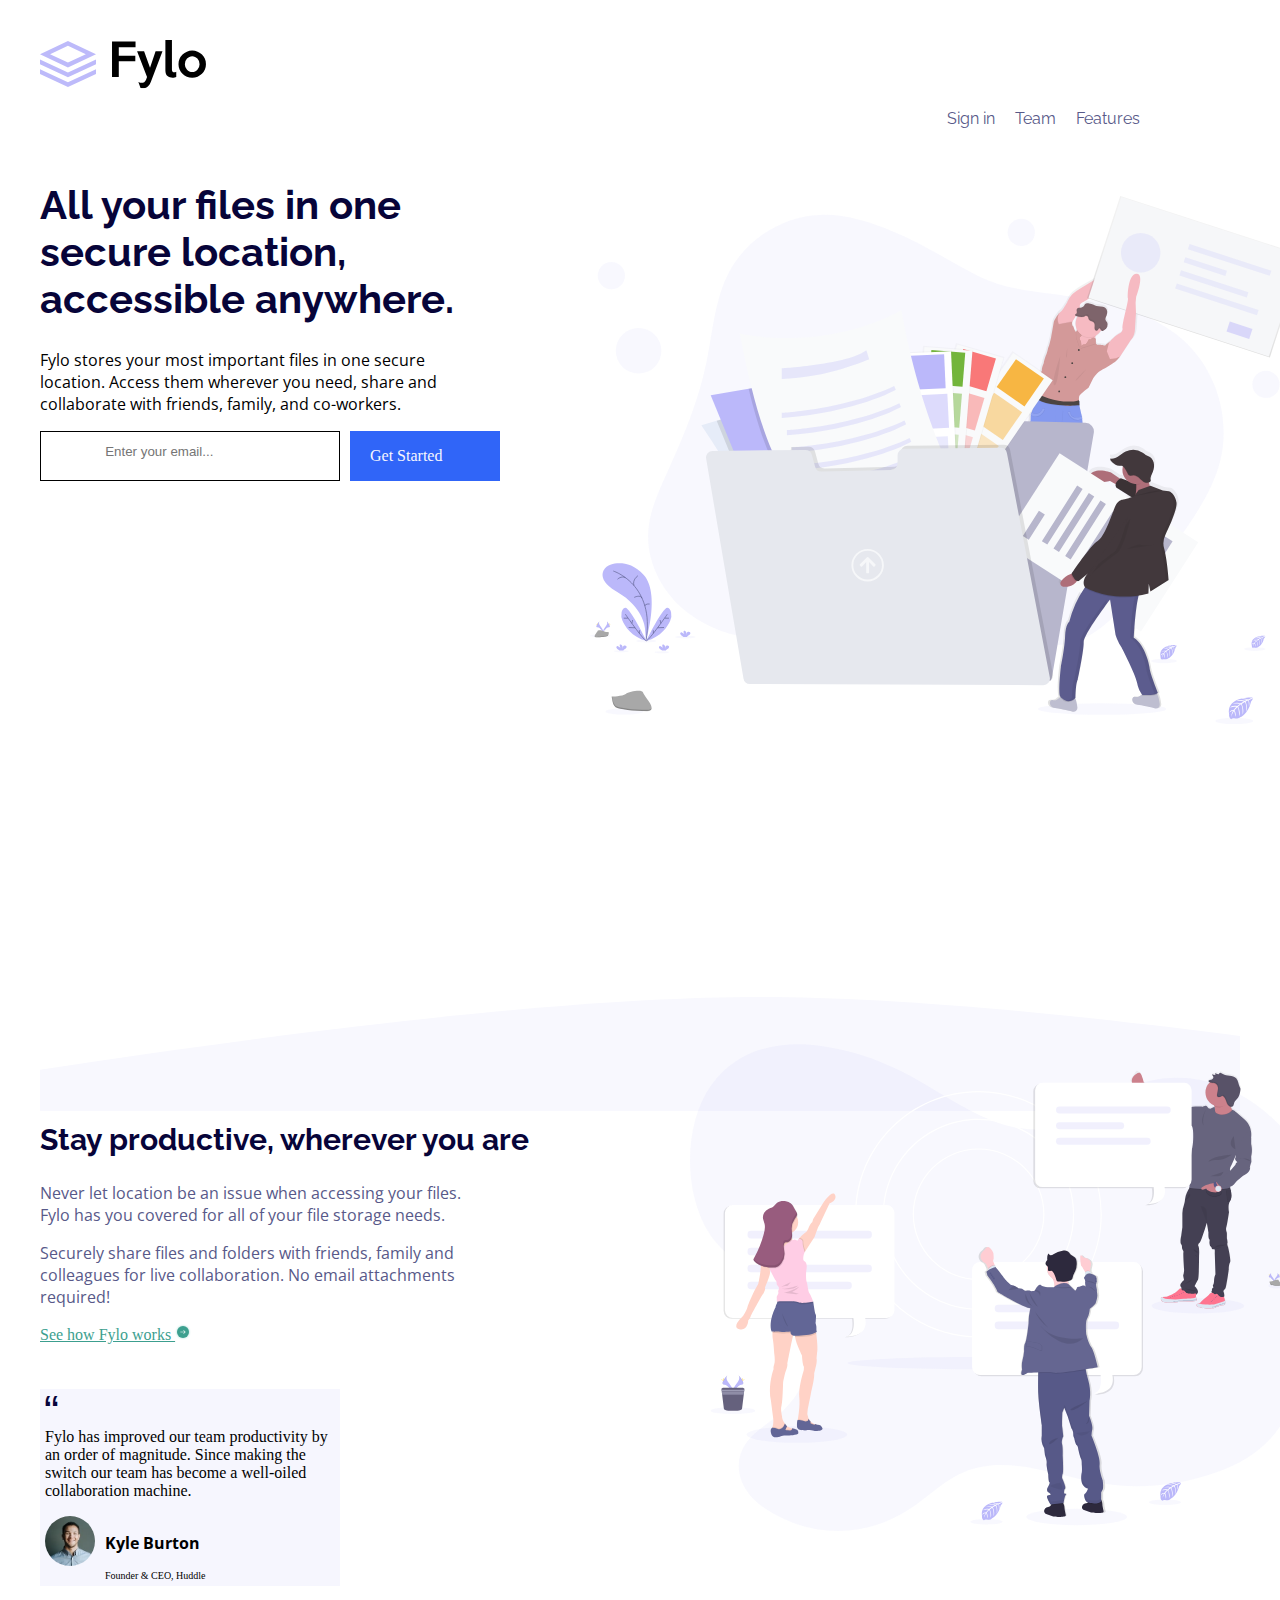
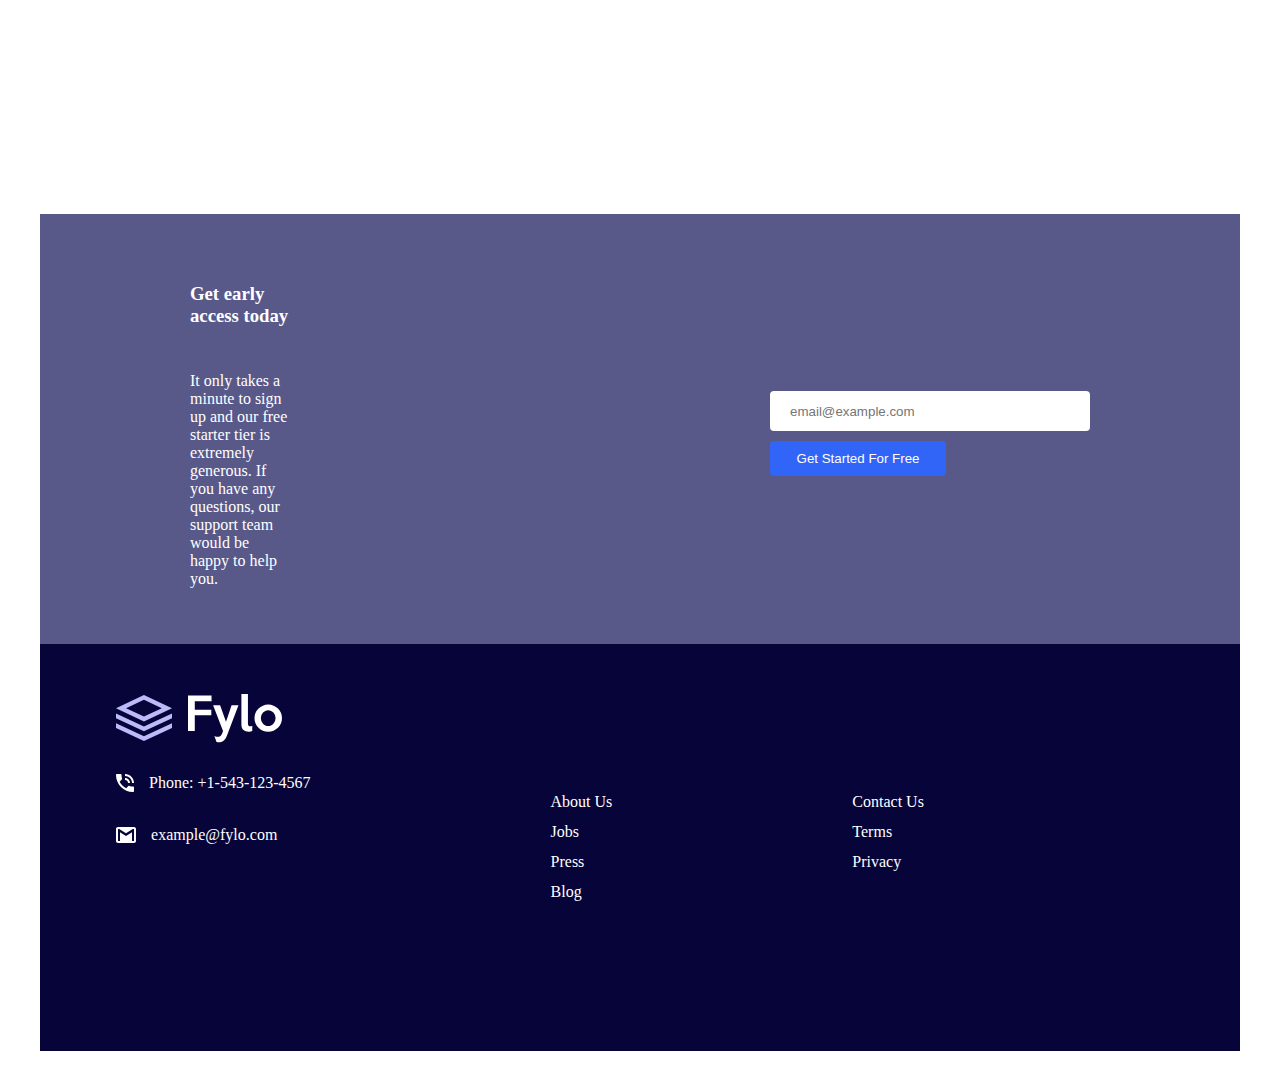
==== index.html @ 2201d19a "extra-commit" ====
<!DOCTYPE html>
<html lang="en">
<head>
    <meta charset="UTF-8">
    <meta name="viewport" content="width=device-width, initial-scale=1.0">
    <link rel="stylesheet" href="style.css">
    <!-- font Family: [Raleway] weight 400 -->
    <link href="https://fonts.googleapis.com/css2?family=Big+Shoulders+Display:wght@700&family=Figtree:ital,wght@0,800;1,800&family=League+Spartan:wght@700&family=Lexend+Deca:wght@800&family=Raleway:ital@0;1&display=swap" rel="stylesheet">
    <!-- font Family: [Raleway] weight 700 -->
    <link href="https://fonts.googleapis.com/css2?family=Big+Shoulders+Display:wght@700&family=Figtree:ital,wght@0,800;1,800&family=League+Spartan:wght@700&family=Lexend+Deca:wght@800&family=Raleway:ital,wght@0,700;1,700&display=swap" rel="stylesheet">
    <!-- font Family: [Open Sans] weight 400 -->
    <link rel="preconnect" href="https://fonts.googleapis.com">
<link rel="preconnect" href="https://fonts.gstatic.com" crossorigin>
<link href="https://fonts.googleapis.com/css2?family=Big+Shoulders+Display:wght@700&family=Figtree:ital,wght@0,800;1,800&family=League+Spartan:wght@700&family=Lexend+Deca:wght@800&family=Open+Sans:ital@0;1&family=Raleway:ital,wght@0,700;1,700&display=swap" rel="stylesheet">


    <title>Fylo Assignmnet</span></title>
</head>
<body>
    <div class="Fylo wrapper"> 
<!-- this part contains the 1st section labeled as part 1 -->

    <img src="images/logo.svg" alt="logo">

    <div class="features"> 
        <p>Features</p> 
        <p>Team</p> 
        <p>Sign in</p>
    </div>
    <div class="part1">

   
<div class="details-1">
    <div class="introduction-h2"> <h1>All your files in one secure location, accessible anywhere.</h1>
    </div>

    <div class="Description1"> <p>Fylo stores your most important files in one secure location. 
        Access them wherever you need, share and collaborate with friends, 
        family, and co-workers.</p>
    </div>

    <div class="button">
        <span class="placeholder"><input type="text" placeholder=" Enter your email..."></span>
        <span class="box"><p>Get Started</p></span>
        </div>

</div>
<div class="illustration-1">
    <svg data-name="Layer 1" xmlns="http://www.w3.org/2000/svg" xmlns:xlink="http://www.w3.org/1999/xlink" width="1132.93" height="839.14" viewBox="0 0 1800 1200"><defs><linearGradient id="a" x1="819.93" y1="598.64" x2="819.93" y2="132.32" gradientUnits="userSpaceOnUse"><stop offset="0" stop-color="gray" stop-opacity=".25"/><stop offset=".54" stop-color="gray" stop-opacity=".12"/><stop offset="1" stop-color="gray" stop-opacity=".1"/></linearGradient><linearGradient id="b" x1="855.68" y1="218.69" x2="855.68" y2="216.24" xlink:href="#a"/><linearGradient id="c" x1="476.17" y1="658.02" x2="476.17" y2="395.19" gradientTransform="rotate(90 629.01 560.64)" xlink:href="#a"/><linearGradient id="d" x1="476.5" y1="725.77" x2="476.5" y2="463.92" gradientTransform="rotate(90 643.61 568.06)" xlink:href="#a"/><linearGradient id="e" x1="456.74" y1="719.17" x2="456.74" y2="457.32" gradientTransform="rotate(90 617.54 562.87)" xlink:href="#a"/><linearGradient id="f" x1="450.43" y1="726.27" x2="450.43" y2="464.42" gradientTransform="translate(123.74 -187.29)" xlink:href="#a"/><linearGradient id="g" x1="1003.59" y1="245.51" x2="1003.59" y2="74.84" gradientTransform="rotate(90 999.905 155.125)" xlink:href="#a"/><linearGradient id="h" x1="864.79" y1="849.53" x2="864.79" y2="427.42" xlink:href="#a"/></defs><path d="M481.34 56.33c-37.17-15.11-76.45-27.76-116.55-26.15-59 2.32-115.51 37.78-143.27 89.85-23.52 44.11-26.42 95.82-36.55 144.77-12.48 60.32-36.38 117.64-61.92 173.7-13.72 30.07-28.19 60.87-30.44 93.88-3.13 45.82 18.78 91.49 53.13 122s80 46.56 125.77 50.07c24.37 1.87 49.83.14 71.48-11.2 22.9-12 39.59-33.69 62.58-45.51 21.31-11 46.23-12.5 70.15-11.07a314.14 314.14 0 0 1 91.59 19.46c33.43 12.56 64.52 30.74 97.88 43.47s70.63 19.84 104.73 9.21c32-10 57.34-34.2 80.17-58.75a1028.14 1028.14 0 0 0 102.2-129.3c20.59-30.84 39.75-63.38 48.86-99.33 17.4-68.72-6.55-146.26-59.69-193.2-44-38.88-103.09-55.76-160.92-66-52.73-9.34-113.7-9.92-162.24-34.26-46.3-23.25-88.42-51.9-136.96-71.64z" fill="#bbb8fa" opacity=".1"/><path d="M904.73 150.7c-14.28.57-15 37.44-14.11 39.05S887.38 208 887.38 208s-6.48 25.23-5.73 29.92-3.49 7.76-3.49 7.76c-6.34 2.5-14.29 10.56-16.4 12.77l-.53.57s-6.14 4-7.22 5.58-4 .32-4 .32-8.3-.8-9.38-.48c-.74.22-1.9-1.14-2.56-2-.31-.41-.51-.72-.51-.72l-.25-7.44a6.09 6.09 0 0 0-1-.62c.17-.84.38-1.71.64-2.6a22.28 22.28 0 0 0 9.09-8.16c.24-.38.46-.77.67-1.16a3 3 0 0 0 1.89.53 3.75 3.75 0 0 0 .88-.08 7.11 7.11 0 0 0 2.56-1.29 13.7 13.7 0 0 0 4.76-5.58 9.05 9.05 0 0 0 .45-1.33c-.15.25-.31.5-.47.74a7.69 7.69 0 0 0-.53-6.49c-.78-1.26-2-2.28-2.5-3.68-.84-2.41.75-4.9 1.73-7.26a12.21 12.21 0 0 0 .89-6.84 8.74 8.74 0 0 0-3.7-5.77c-3.93-2.55-9.26-1.15-13.81-2.38a37.39 37.39 0 0 1-4.75-1.91 36 36 0 0 0-7.27-2.26c-2.47-.49-5.46-.54-7 1.39a14.38 14.38 0 0 0-1.14 1.93 7.15 7.15 0 0 1-4.47 3.21 16.76 16.76 0 0 1-2.75.29 2.66 2.66 0 0 0 0-1.14c-1.16-3.8 2.16-6.62 6.48-8.32s20.75-14.64 22.66-17.71 15.28-12.7 15.28-12.7 20-5.66 26.56-26.28-31.38 14.4-35.2 15.45-9.29 5-9.29 5l-24.33 14.07a88.12 88.12 0 0 0-13.12 9.06c-5.89 5.09-9.62 13.74-9.62 13.74s-2.33 3.8-5.73 9.3a25.32 25.32 0 0 1-7.42 7.89l.11-.2c-.27.33-8.64 10.9-9.38 15.52s-4.15 23.45-4.15 23.45-3 14.79-5.06 17.7c0 0-1.67 8.49-2.66 9.63s-5 13.17-4.32 14.39c0 0-3.82 8.33-3.15 11.48l-6.89 16.5s-3.74 8.16-3.49 12.93c.12 2.31.22 5 .29 7.2v2c-.37.62-1.32 2.2-2.31 4.11-1.42 2.78-2.93 6.25-2.84 8.39.16 3.76.17 12.94-1.56 16.31l-.51-.2a7 7 0 0 0-1 3.32l.12.06c0 .29-.09.59-.12.91-.42 3.83.19 9.16-.77 10.33-1.33 1.62-.67 37.52-.67 37.52s-2.16 22.47 2.16 36.71l-.33 11.15s-.17 10.51.33 12 .67 12.13.67 12.13l2.49 17.79s-3.33 27.49-.5 34.28a37.36 37.36 0 0 1 3 11.81 18.37 18.37 0 0 0 4.58 1.77v1l-.65 16.72v.92s-.08.44-.14 1.17v.41a.49.49 0 0 0 0 .12v.35a2.44 2.44 0 0 0 0 .27 1.93 1.93 0 0 1 0 .24V586.48c0 .17.05.33.08.5a.5.5 0 0 0 0 .12c0 .19.07.37.11.55 0 .18.08.36.13.54a.13.13 0 0 1 0 .06c0 .09.05.19.08.28a.5.5 0 0 0 0 .13c0 .11.07.22.1.34v.08c.1.28.2.56.32.84a.36.36 0 0 0 0 .09c0 .1.09.21.14.31l.06.14.13.27.08.15.14.25.09.15c0 .08.09.16.14.24s.07.1.1.16l.15.23.11.15.16.23.12.15.18.22.12.14.21.24.11.12.34.33a.52.52 0 0 0 .11.1 2.73 2.73 0 0 0 .25.23l.16.13.22.18.19.14.22.16.21.14.22.14.23.13.23.14.24.12.25.12.25.12.25.11.27.11.27.1.28.1.3.09.47.14.39.1.31.06.32.07h.34l.33.05H754.73l.54-.05h.33l.91-.1s11.33 1.69 11.7-2.79c0-.23 0-.47.05-.72v-.57a1.48 1.48 0 0 1 0-.21V591.02v-1.3-1.34-.5V586.45v-.31c-.07-2.22-.18-4.28-.25-5.43 0-.61-.06-1-.06-1s-3.86-5.82-3.23-8 .49-9.58.49-9.58-1.5-3.55-2.51-6.69c-.08-.24-.15-.48-.22-.71a36.92 36.92 0 0 0 2.36-3 38 38 0 0 0-2.82-22.8 1.42 1.42 0 0 1-.61-1.17.49.49 0 0 1 0-.12l1.93-23.61-1.17-13.74s-.83-9.39 1-13.43l3.65-35.57L772 420.6s1.66-.81 3 3.08 4.64 21.5 4.64 21.5l8 29.11s1.33 10.35 2.49 11.81 1.17 7.92 1.17 7.92 2.49 5.18 2.16 7.44 0 8.41.82 10.51 1.17 17 1.17 17a34.34 34.34 0 0 0 .33 14.72c2 7.44.83 16.82.83 16.82a11.48 11.48 0 0 0 .68.94c-.08.22-.17.44-.25.64-.52 1.35-.93 2.3-.93 2.3s-.12 7.4.5 9.58-3.24 8-3.24 8 0 .36-.06 1c-.07 1.15-.18 3.2-.25 5.43V594.1a1.28 1.28 0 0 0 0 .19v.58c0 .19 0 .49.05.72.38 4.48 11.71 2.79 11.71 2.79l.91.11H810.79l.34-.06.33-.05.32-.07.32-.06.39-.1.47-.14.29-.09.28-.1a2.15 2.15 0 0 0 .27-.1l.27-.11.26-.11.25-.11.25-.13.23-.12.24-.13.22-.14.23-.14.2-.14.22-.16a1.33 1.33 0 0 0 .19-.14 1.84 1.84 0 0 0 .22-.17l.17-.14.25-.22.11-.11.34-.33.1-.12.22-.23.11-.15a2 2 0 0 0 .19-.22l.11-.15.17-.23.1-.15.16-.23a1.4 1.4 0 0 1 .1-.16c0-.08.09-.16.14-.24l.09-.15c0-.09.09-.17.13-.25a1.09 1.09 0 0 0 .08-.15c0-.09.09-.18.13-.27l.07-.14c0-.1.09-.2.14-.31v-.09c.11-.28.22-.56.31-.84v-.08c0-.11.07-.22.11-.33a.74.74 0 0 1 0-.14c0-.09 0-.19.08-.28v-.05a.13.13 0 0 0 0-.06c0-.18.1-.36.14-.53 0-.18.08-.36.11-.54v-.13c0-.17.06-.33.08-.49s0-.11 0-.17v-.33-.25-.16-.56-1.75a2.44 2.44 0 0 1 0-.27v-.35a.49.49 0 0 1 0-.12v-.4c-.06-.73-.13-1.17-.13-1.17v-.91l-.63-16.18v-1c.93-.52 1.88-1.11 2.87-1.8 0 0-.17-9.22 2.49-12.93s-1.33-13.43-1.33-13.43l-1.66-34.77.66-16a15.91 15.91 0 0 1-2-7.76 28.23 28.23 0 0 0-2.66-10s-1.66-5.5.34-7.12-2.16-37-2.16-37 1-25.85-.9-41.2v-.25l.53-.24c-.16-1.23-.33-2.38-.52-3.45l-.56.17a28.1 28.1 0 0 0-1-4L811 363s-.06-.64-.13-1.57c-.09-1.1-.19-2.59-.21-3.9a6.63 6.63 0 0 1 .18-1.64l-.14-.12a3.63 3.63 0 0 1 .14-.85l-.58-.49s-.08-.55-.14-1.39c-.13-1.86-.2-5.1.72-6.93 1.33-2.67 15-12.78 15-12.78L833.5 318s7.64-10.76 13.45-12.86S870.86 291 870.86 291s6.31-6.47 6.81-8l.21-.32h.12v-.21L895 257c6.8-5.5 7.05-17.22 7.05-17.22l1.77-26.78-.58-15.84.82-9s14.94-38.02.67-37.46zM807.35 220a21.43 21.43 0 0 0-2.82 10.62v.97a21.36 21.36 0 0 0 2.27 9.58 7.85 7.85 0 0 0-1.65 2.93c-.84-1.06-3.3-4.3-3.44-6.45-.17-2.58-2.66-4.36-2.66-4.36s-.46-4.9.16-5.74l.09-.08s.07-.12.21-.32c.71-1.07 3.1-4.68 5.57-8.79a7.87 7.87 0 0 0 1.27.42l1.52.38z" transform="translate(-33.54 -30.43)" fill="url(#a)"/><path d="M855.79 217.3c.15-.34.27-.7.39-1.06a22.12 22.12 0 0 0-1 2.45c.21-.47.42-.93.61-1.39z" transform="translate(-33.54 -30.43)" fill="url(#b)"/><path d="M778.25 210.65s-3.13 14.92-8.9 16.85 7 19 7 19l26.47-1.45.48-5.53s-5-11.07 3.37-24.54-28.42-4.33-28.42-4.33z" fill="#f6bac2"/><path d="M736.74 562.92c-.36 4.45-11.31 2.77-11.31 2.77-18.16 2.52-15.16-15.28-15.16-15.28v-.91l.63-16.6.18-4.63s20-9.14 19.49-7.22c-.19.72.23 2.45.81 4.32 1 3.11 2.43 6.63 2.43 6.63s.12 7.34-.48 9.5 3.13 7.94 3.13 7.94 0 .36.06 1a116.68 116.68 0 0 1 .22 12.48zM771.75 567.73s-10.95 1.69-11.31-2.77a113.72 113.72 0 0 1 .19-12.51c0-.6.05-1 .05-1s3.73-5.78 3.13-7.94-.48-9.51-.48-9.51.39-.93.9-2.27c1.07-2.81 2.68-7.37 2.35-8.67-.48-1.93 19.49 7.21 19.49 7.21l.2 5.18.61 16.05v.91s3.04 17.85-15.13 15.32z" fill="#b77983"/><path d="M846.82 111.92c-6.36 20.45-25.66 26.07-25.66 26.07s-12.92 9.58-14.76 12.58-17.72 15.88-21.9 17.57-7.37 4.49-6.25 8.25c1 3.49-9.94 20.57-11.59 23.11l-.2.32-3.45 3.61-11.71 5.93-9.54-3.05-1.21-11.46 5.06-9a24.83 24.83 0 0 0 7.17-7.83c3.29-5.46 5.54-9.22 5.54-9.22s3.61-8.58 9.3-13.64a84.15 84.15 0 0 1 12.67-9l23.51-14s5.29-3.93 9-5 40.36-35.69 34.02-15.24z" fill="#f6bac2"/><path d="M751.3 201.99l15.64-3.13a1 1 0 0 0-.28.65l-.2.32-3.45 3.61-11.71 5.93-9.54-3.05-1.21-11.46 5.06-9c-4.79 10-.12 17.1-.12 17.1zM842.76 253.65a2.92 2.92 0 0 0-.11.32 4.39 4.39 0 0 1-.58 1l-6.31 3.08-9.63 1-5-12.11 3.33-13.27 1.84-2.48.51-.56c.19 2.4 1.16 14.92 1.1 18.68-.08 4.17 3 4.5 3 4.5z" opacity=".05"/><path d="M842.28 254.57a2.92 2.92 0 0 0-.11.32c-.48 1.52-6.57 7.94-6.57 7.94s-17.49 11.95-23.1 14-13 12.75-13 12.75l-7.38 15.23s-13.23 10-14.51 12.68c-.89 1.82-.82 5-.69 6.88 0 .83.12 1.38.12 1.38l-3.9 4.07-3.11 3.24-4.38 4.56-7.13-1-22.22-3.53-4.26-2.4-23.65-13.32s0-.83-.06-2.1c0-.56 0-1.2-.06-1.91-.07-2.16-.17-4.85-.28-7.14-.24-4.73 3.37-12.83 3.37-12.83l6.65-16.37c-.64-3.12 3.05-11.39 3.05-11.39-.64-1.2 3.21-13.15 4.17-14.27s2.57-9.55 2.57-9.55c2-2.88 4.89-17.56 4.89-17.56s3.29-18.61 4-23.26 8.8-15.07 9.06-15.39c-5.77 10.58-.72 18.28-.72 18.28l5.78-1 15.65-3.05c-.72.48-.24 5.77-.24 5.77a6.67 6.67 0 0 1 2.56 4.33c.15 2.35 3 6 3.53 6.65l.08.09a7.83 7.83 0 0 1 3.77-5.38l3.61 4.82 1.21 5.77s-.33.81-2.41 2.41.88 5.77.88 5.77c1 1.69 1.29 7.94 1.29 7.94 2.65-2.32 6.81-2.32 6.81-2.32a20.62 20.62 0 0 0 4.09-5.86 2.42 2.42 0 0 1 3.45-1.6 22.18 22.18 0 0 1 3.93-2.73c1.93-1 4.17 1 4.17 1l.24 7.39s.19.3.5.71c.63.88 1.76 2.23 2.47 2 1-.32 9.06.48 9.06.48s2.81 1.2 3.85-.32 7-5.53 7-5.53 1.15 14.89 1.15 19.05 3 4.5 3 4.5z" fill="#d39999"/><path d="M842.46 254.57h-.21c.38-1 .21 0 .21 0z" fill="none"/><circle cx="776.65" cy="244.82" r="1.44" fill="#4b4442"/><circle cx="766.14" cy="265.76" r="1.44" fill="#4b4442"/><circle cx="745.45" cy="310.59" r="1.44" fill="#4b4442"/><circle cx="755.23" cy="287.97" r="1.44" fill="#4b4442"/><path d="M731.46 525.37c-7.52 8.94-15.64 8.79-20.48 7.53l.18-4.63s20-9.14 19.49-7.22c-.19.72.19 2.45.81 4.32zM786.27 535.49c-12.77 7.38-20.26-1.27-22-3.72 1.07-2.81 2.68-7.37 2.35-8.67-.48-1.93 19.49 7.21 19.49 7.21z" opacity=".05"/><path d="M791.4 519.93c-2.56 3.69-2.41 12.83-2.41 12.83-16.52 11.87-25.18-2.57-25.18-2.57s1.12-9.3-.8-16.68a34.81 34.81 0 0 1-.32-14.6s-.32-14.76-1.13-16.84-1.12-8.18-.8-10.43-2.08-7.37-2.08-7.37 0-6.42-1.13-7.86-2.4-11.72-2.4-11.72l-7.69-28.87s-3.21-17.48-4.49-21.33-2.89-3.05-2.89-3.05l-4.62 20.69-3.53 35.29c-1.77 4-1 13.32-1 13.32l1.12 13.63-1.86 23.42a.49.49 0 0 0 0 .12 1.43 1.43 0 0 0 .58 1.16 38.54 38.54 0 0 1 2.69 22.62c-12.19 17.65-26.95 8.5-26.95 8.5a37.43 37.43 0 0 0-2.88-11.7c-2.73-6.74.48-34 .48-34l-2.41-17.65s-.16-10.59-.64-12-.32-11.87-.32-11.87l.32-11.07c-4.17-14.12-2.09-36.41-2.09-36.41s-.64-35.61.65-37.22c.93-1.16.34-6.44.74-10.25a7.15 7.15 0 0 1 .94-3.29l.16-.16c2.09-2.57 2.09-12.83 1.92-16.85-.08-2.12 1.37-5.56 2.75-8.32 1-1.94 1.91-3.54 2.25-4.12l.14-.23s9.14 2.25 33.36 13.8a45.52 45.52 0 0 0 13.78 4.27 30.66 30.66 0 0 0 7.19.11 25.1 25.1 0 0 0 10.34-3.36 18.18 18.18 0 0 0 4.47-3.59c-.33 1-.13 4.42 0 6.46.06.93.13 1.56.13 1.56l2.67 11.9a31.21 31.21 0 0 1 1 4.31c.19 1.06.35 2.21.5 3.43 1.87 15.22.87 40.87.87 40.87s4 35.13 2.09 36.73-.33 7.06-.33 7.06a28.47 28.47 0 0 1 2.57 9.94 16 16 0 0 0 1.93 7.7l-.65 15.88 1.68 34.45s3.85 9.67 1.28 13.36z" fill="#8499f0"/><path d="M772.59 461.86s12.15-7 14.8-3.85-14.8 3.85-14.8 3.85zM779.93 465.71s-2 1 2.41 2.28-2.41-2.28-2.41-2.28zM706.46 446.46c-.41.12 10.11 7.1 19.61 1.32-.04 0-17.24-2.04-19.61-1.32zM725.55 459.81s-2.88 5.66-8.78 6.5 8.78-6.5 8.78-6.5zM764.17 472.09s13.84 22 11.19 27.19-11.19-27.19-11.19-27.19zM740.83 338.66l-1.44 43.07s8.54-.36 10-14.55 2.53-25.75 2.53-25.75z" opacity=".05"/><path d="M740.35 337.7l-1.44 43.07s8.54-.36 10-14.56 2.55-25.74 2.55-25.74z" fill="#8499f0"/><path d="M723.03 339.63s-6.74 18.07-22.16 9.32a7.11 7.11 0 0 1 .94-3.29c4.22 1.77 14 4.36 18-7.36z" opacity=".05"/><path d="M722.55 337.7s-6.74 18.07-22.16 9.32a7.15 7.15 0 0 1 .94-3.29c4.22 1.78 14 4.36 18-7.35z" opacity=".05"/><path d="M722.55 338.66s-6.74 18.07-22.16 9.32a7.15 7.15 0 0 1 .94-3.29c4.22 1.78 14 4.36 18-7.35z" fill="#8499f0"/><path d="M781.55 354.9c-16.94 8.06-23.15-10.94-23.15-10.94l4 .12c.7 12.15 14.09 8.88 18.68 7.39.16 1.1.32 2.21.47 3.43z" opacity=".05"/><path d="M782.51 353.46c-16.93 8.05-23.15-10.95-23.15-10.95l4 .12c.7 12.15 14.09 8.89 18.68 7.4.16 1.06.32 2.21.47 3.43z" opacity=".05"/><path d="M782.03 353.94c-16.93 8.05-23.15-10.95-23.15-10.95l4 .12c.7 12.16 14.09 8.89 18.68 7.4.16 1.06.32 2.21.47 3.43z" fill="#8499f0"/><path d="M722.55 338.66s-6.74 18.07-22.16 9.32a7.15 7.15 0 0 1 .94-3.29c4.22 1.78 14 4.36 18-7.35zM782.03 353.94c-16.93 8.05-23.15-10.95-23.15-10.95l4 .12c.7 12.16 14.09 8.89 18.68 7.4.16 1.06.32 2.21.47 3.43z" fill="#fff" opacity=".1"/><path d="M736.86 559.57c0 1.23 0 2.38-.12 3.33-.36 4.45-11.31 2.77-11.31 2.77-10 1.39-13.6-3.41-14.79-8a18.31 18.31 0 0 1-.55-4.56 18.91 18.91 0 0 1 .18-2.74v-.91a6.69 6.69 0 0 1 6.22 1.27c4.45 3.61 10.35.84 10.35.84s4.33.36 6 1.8c.94.81 2.49-1.14 3.67-3 .07 1.2.18 3.37.25 5.69.08 1.19.1 2.39.1 3.51z" opacity=".05"/><path d="M719.3 559.31s-3 2.94-8.66-1.6a18.31 18.31 0 0 1-.55-4.56c2.89 2.2 8.25 6.16 9.21 6.16zM736.86 559.57a2.26 2.26 0 0 1-3.25-.52 21.39 21.39 0 0 0 3.2-3c.03 1.2.05 2.4.05 3.52zM760.33 561.63c0 1.24 0 2.39.11 3.33.36 4.46 11.31 2.77 11.31 2.77 10 1.4 13.6-3.4 14.79-8a19.21 19.21 0 0 0 .37-7.3v-.91a6.77 6.77 0 0 0-6.23 1.27c-4.45 3.61-10.34.84-10.34.84s-4.33.37-6 1.81c-.94.81-2.49-1.14-3.66-3-.07 1.2-.19 3.37-.26 5.69-.08 1.17-.1 2.37-.09 3.5z" opacity=".05"/><path d="M777.89 561.35s3 2.94 8.65-1.6a18.24 18.24 0 0 0 .56-4.55c-2.9 2.19-8.26 6.15-9.21 6.15zM760.33 561.63a2.25 2.25 0 0 0 3.24-.52 21.15 21.15 0 0 1-3.2-3c-.03 1.19-.05 2.39-.04 3.52zM747.13 254.57s-15.4 42.51-9.47 46.2 9.47-46.2 9.47-46.2zM758.36 241.45s-2.9 14.12-1.45 15.4 1.45-15.4 1.45-15.4zM789.46 274.34s-18.93 17.64-17.65 19.09 17.65-19.09 17.65-19.09zM803.93 235.51c-7.17 2.19-23.93 7.31-24.12 7.27l.93-3.82c2.65-2.32 6.81-2.32 6.81-2.32a20.62 20.62 0 0 0 4.09-5.86 2.42 2.42 0 0 1 3.45-1.6 22.77 22.77 0 0 1 3.93-2.73c1.93-1 4.17 1 4.17 1l.24 7.38s.19.27.5.68z" opacity=".05"/><path d="M803.93 234.57c-7.17 2.19-23.93 7.31-24.12 7.26l.93-3.81c2.65-2.32 6.81-2.32 6.81-2.32a20.62 20.62 0 0 0 4.09-5.86 2.42 2.42 0 0 1 3.45-1.6 22.18 22.18 0 0 1 3.93-2.73c1.93-1 4.17 1 4.17 1l.24 7.39s.19.24.5.67z" fill="#d39999"/><path d="M778.97 230.57c1 1.69 1.28 7.94 1.28 7.94l-2.79 2.22-5.3-15.28-.24-7.94-.1-.45.08.09a7.79 7.79 0 0 1 3.77-5.37l3.61 4.81 1.21 5.77s-.33.81-2.41 2.41.89 5.8.89 5.8z" opacity=".05"/><path d="M779.46 230.06c1 1.69 1.29 7.94 1.29 7.94l-2.79 2.25-5.3-15.28-.24-7.94-.11-.45.08.09a7.83 7.83 0 0 1 3.77-5.38l3.61 4.82 1.21 5.77s-.33.81-2.41 2.41.89 5.77.89 5.77z" fill="#d39999"/><path d="M814.82 203.92a21.65 21.65 0 1 1-21.65-21.66 21.47 21.47 0 0 1 21.65 21.66z" opacity=".05"/><path d="M814.82 202.95a21.66 21.66 0 1 1-21.65-21.65 21.53 21.53 0 0 1 21.65 21.65z" fill="#f6bac2"/><path d="M814.82 202.95a21.53 21.53 0 0 1-3.15 11.25c-.32-.57-.51-1.23-.83-1.81-.45-.81-1.49-1.49-2.26-1a2.31 2.31 0 0 0-.71 1c-.63 1.33-1.75 2.66-3.22 2.63a3.19 3.19 0 0 1-2.74-2.34 9.61 9.61 0 0 1-.16-3.82c.22-2.6.26-5.6-1.67-7.35a10.94 10.94 0 0 0-4.18-1.87c-1.47-.48-3-1.24-3.6-2.66-.4-1-.3-2.06-.66-3a5.25 5.25 0 0 0-3.89-2.86 10.2 10.2 0 0 1-6.81 2.33 25.52 25.52 0 0 1-6.7-1.06 21.66 21.66 0 0 1 40.58 10.53z" opacity=".05"/><path d="M791.64 193.04c.36 1 .26 2.08.66 3 .59 1.42 2.13 2.18 3.6 2.66a11 11 0 0 1 4.18 1.86c1.93 1.76 1.89 4.76 1.67 7.36a9.61 9.61 0 0 0 .16 3.82 3.21 3.21 0 0 0 2.74 2.34c1.47 0 2.59-1.3 3.22-2.63a2.33 2.33 0 0 1 .71-1c.77-.51 1.81.17 2.26 1a9.91 9.91 0 0 0 1.29 2.43 2.88 2.88 0 0 0 2.63.6 6.63 6.63 0 0 0 2.47-1.28 13.54 13.54 0 0 0 4.6-5.53 7.94 7.94 0 0 0-.29-7c-.75-1.26-1.94-2.27-2.41-3.66-.82-2.39.72-4.85 1.67-7.19a12.48 12.48 0 0 0 .85-6.79 8.72 8.72 0 0 0-3.57-5.73c-3.8-2.53-8.94-1.14-13.34-2.36a33.83 33.83 0 0 1-4.59-1.89 34 34 0 0 0-7-2.24c-2.39-.48-5.28-.54-6.79 1.37a15.14 15.14 0 0 0-1.1 1.92 6.91 6.91 0 0 1-4.32 3.18c-1.29.31-2.64.23-4 .42a4.4 4.4 0 0 0-3.33 1.91c-.66 1.2-.38 2.66-.22 4s.08 2.94-1 3.77c-.51.39-1.21.58-1.52 1.13a1.59 1.59 0 0 0 .47 1.89 4.51 4.51 0 0 0 1.91.84 29.23 29.23 0 0 0 7.67 1.31 10.12 10.12 0 0 0 7.14-2.63c-.17.17-1.27.1-1.47.09 1.94.21 4.32 1.07 5.05 3.03z" fill="#7e646b"/><g opacity=".05"><path d="M818.46 210.77a6.81 6.81 0 0 1-2.47 1.29 2.9 2.9 0 0 1-2.62-.61 9.76 9.76 0 0 1-1.3-2.43c-.45-.81-1.49-1.49-2.26-1a2.45 2.45 0 0 0-.71 1c-.62 1.33-1.75 2.66-3.22 2.63a3.17 3.17 0 0 1-2.73-2.34 9.61 9.61 0 0 1-.17-3.82c.23-2.6.26-5.59-1.66-7.35a11 11 0 0 0-4.19-1.87c-1.46-.48-3-1.24-3.6-2.66-.4-1-.3-2.06-.66-3-.59-1.59-2.26-2.46-3.89-2.86a10.38 10.38 0 0 1-6.81 2.34 29.66 29.66 0 0 1-7.67-1.32 4.63 4.63 0 0 1-1.91-.83 2.11 2.11 0 0 1-.31-.36 2.8 2.8 0 0 0-1.12.87 1.59 1.59 0 0 0 .47 1.89 4.51 4.51 0 0 0 1.91.84 29.23 29.23 0 0 0 7.67 1.31 10.29 10.29 0 0 0 6.8-2.33c1.63.4 3.31 1.26 3.9 2.85.36 1 .26 2.08.66 3 .6 1.42 2.13 2.18 3.6 2.66a11 11 0 0 1 4.18 1.86c1.93 1.76 1.89 4.76 1.67 7.36a9.61 9.61 0 0 0 .16 3.82 3.21 3.21 0 0 0 2.74 2.34c1.47 0 2.59-1.3 3.22-2.63a2.33 2.33 0 0 1 .71-1c.77-.51 1.81.17 2.26 1a9.61 9.61 0 0 0 1.3 2.43 2.86 2.86 0 0 0 2.62.6 6.63 6.63 0 0 0 2.47-1.28 13.54 13.54 0 0 0 4.6-5.53 8.84 8.84 0 0 0 .43-1.32 14.26 14.26 0 0 1-4.07 4.45zM820.46 191.15c.21-.46.41-.92.6-1.37s.26-.7.37-1.06a23.64 23.64 0 0 0-.97 2.43zM773.7 184.86c1-.85 1.07-2.37.91-3.68a16.35 16.35 0 0 1-.19-2.31 3.4 3.4 0 0 0-.55.7c-.66 1.2-.38 2.66-.22 4a7.79 7.79 0 0 1 .05 1.29z"/></g><path d="M777.64 333.73c-1.86.13-4.47.27-7.61.38-2.18.07-4.62.12-7.23.12-2.28 0-4.69 0-7.19-.11a154.17 154.17 0 0 1-23.57-2.43c-10.39-2-20-5.45-26-11.29 1-1.94 1.91-3.55 2.25-4.12 0-.56 0-1.21-.06-1.91 10.55 5 43.44 18.89 68.65 11 0 .83.12 1.38.12 1.38l.57.48c-.29 1.04-.11 4.46.07 6.5z" opacity=".05"/><path d="M777.64 332.77c-1.86.13-4.47.27-7.61.37-2.18.08-4.62.12-7.23.12-2.28 0-4.69 0-7.19-.11a154.13 154.13 0 0 1-23.57-2.42c-10.39-2-20-5.46-26-11.3 1-1.94 1.91-3.54 2.25-4.12 0-.56 0-1.2-.06-1.91 10.55 5 43.44 18.9 68.65 11.05 0 .83.12 1.38.12 1.38l.57.48c-.29 1-.11 4.42.07 6.46z" fill="#4b4442"/><path d="M278.53 770.44a13.75 13.75 0 0 1-3.07-10.47L319.6 398.8l3.66-30a13.85 13.85 0 0 1 13.64-12.16l129.29-.86a13.83 13.83 0 0 0 13.74-14.21l-.05-1.37a13.84 13.84 0 0 1 13.83-14.31h135.86a13.83 13.83 0 0 1 13.83 13.8 14.76 14.76 0 0 1-.12 1.86 13.83 13.83 0 0 0 13.36 15.66l130.48 3.33a13.82 13.82 0 0 1 13.28 16.16l-65.23 381-1.23 7.2a13.53 13.53 0 0 1-2 5.16z" fill="#b7b6cc"/><path transform="rotate(-55.36 617.318 424.549)" fill="url(#c)" d="M531.63 367.62h262.83v80.36H531.63z" opacity=".5"/><path fill="#f9fafb" d="M672.287 249.373l62.858 43.427-147.397 213.344-62.857-43.427z"/><path fill="#f7b643" d="M676.816 259.481l44.288 30.786-30.786 44.288-44.288-30.786z"/><path fill="#f7b643" opacity=".5" d="M642.122 312.852l44.436 30.7-30.7 44.437-44.436-30.7z"/><path fill="#f7b643" opacity=".3" d="M605.047 366.501l44.436 30.7-30.7 44.436-44.436-30.7z"/><path transform="rotate(-73.71 579.745 408.1)" fill="url(#d)" d="M485.89 360.77h261.85v80.36H485.89z" opacity=".5"/><path fill="#f9fafb" d="M583.478 236.01l73.333 21.43L584.35 505.4l-73.333-21.43z"/><path fill="#f97878" d="M593.106 243.168l51.841 15.15-15.15 51.842-51.841-15.15z"/><path fill="#f97878" opacity=".5" d="M574.814 305.755l51.841 15.15-15.15 51.842-51.841-15.15z"/><path fill="#f97878" opacity=".3" d="M556.524 368.333l51.842 15.15-15.15 51.841-51.842-15.15z"/><path transform="rotate(-85.4 558.942 405.02)" fill="url(#e)" d="M461.24 361.9h261.85v80.36H461.24z" opacity=".5"/><path fill="#f9fafb" d="M531.532 239.92l76.154 6.128-20.717 257.498-76.154-6.127z"/><path fill="#73b53b" d="M542.37 244.985l53.837 4.331-4.332 53.836-53.836-4.331z"/><path fill="#73b53b" opacity=".5" d="M537.136 309.966l53.836 4.332-4.332 53.836-53.836-4.332z"/><path fill="#73b53b" opacity=".3" d="M531.91 374.968l53.836 4.332-4.332 53.836-53.836-4.332z"/><path transform="rotate(-2.61 -111.13 1128.408)" fill="url(#f)" d="M533.99 277.13h80.36v261.85h-80.36z" opacity=".5"/><path fill="#fff" d="M497.272 250.274l76.32-3.479 11.764 258.062-76.32 3.479z"/><path fill="#bbb8fa" d="M508.65 253.923l53.953-2.46 2.46 53.954-53.954 2.46z"/><path fill="#bbb8fa" opacity=".5" d="M513.734 316.993l54.01-2.7 2.7 54.01-54.01 2.7z"/><path fill="#bbb8fa" opacity=".3" d="M514.585 384.197l53.954-2.459 2.46 53.954-53.954 2.46z"/><path d="M529.68 590.71l-67.88 26.26-99.21 38.35c-3.75-7-9.27-16.46-16.1-27.75-23.5-38.94-62.38-99.51-97-152.74-39-60-72.57-110.63-72.57-110.63l24.3-7 198.5-57.63z" fill="#e6ecf8"/><path d="M529.68 590.71l-67.88 26.26a510.2 510.2 0 0 1-115.34 10.6c-23.5-38.94-62.38-99.51-97-152.74l-48.23-117.67 198.49-57.59z" opacity=".1"/><path d="M580.18 574.37s-105.45 62.38-262.89 48.27l-125.51-306 60.15-10.34 207.94-35.71 118 297.83z" fill="#bbb8fa"/><path d="M577.83 568.46c-24.83 1.22-53.56 1.1-82.46-2.35-31.28-3.68-62.74-11.26-89.71-25.16-22.55-11.61-41.83-24.24-58.64-39.39-43.73-39.33-70.79-95.59-95.09-195.22l207.94-35.71z" opacity=".1"/><path d="M655.19 551.35s-77.73 15.22-156.85 5.85c-31.28-3.68-62.74-11.26-89.71-25.16-22.55-11.61-41.82-24.24-58.64-39.39-54.12-48.69-82.7-123.31-112.17-274 0 0 129.22 31.19 257-37.13-.04.05 43.03 268.83 160.37 369.83z" fill="#f9fafb"/><path d="M498.34 557.2c-31.28-3.68-62.74-11.26-89.71-25.16-22.55-11.61-41.82-24.24-58.64-39.39 46.08-3.74 52.7-28.93 52.7-28.93 34.16 54.21 95.65 93.48 95.65 93.48z" opacity=".1"/><path d="M304.66 273.97s105.08-5.94 134.42-28.59l4.45 14.3s-69.43 30.63-138.87 31zM304.66 344.57s101.74-5.57 178.61-42.7l2.6 5.94s-61 35.61-181.21 44.93zM312.85 372.08s101.74-5.57 178.6-42.7l2.6 5.94s-61 35.6-181.2 44.93zM321.03 399.63s101.74-5.57 178.61-42.7l2.59 5.94s-61 35.61-181.2 44.93zM329.22 427.18s101.74-5.57 178.6-42.7l2.6 5.94s-61 35.61-181.2 44.93zM337.4 454.74s101.74-5.57 178.61-42.7l2.59 5.94s-61 35.6-181.2 44.93z" fill="#bbb8fa" opacity=".3"/><path d="M1052.77 796.81s-42.28-2.55-37.3 27.08c0 0-1 5.23 3.76 7.61 0 0 .07-2.2 4.33-1.45a19.42 19.42 0 0 0 4.6.22 9.5 9.5 0 0 0 5.61-2.32s11.89-4.91 16.51-24.33c0 0 3.42-4.24 3.28-5.33l-7.13 3s2.44 5.15.52 9.42c0 0-.23-9.23-1.6-9-.28 0-3.71 1.78-3.71 1.78s4.19 9 1 15.48c0 0 1.2-11.05-2.34-14.83l-5 2.93s4.9 9.26 1.58 16.82c0 0 .85-11.59-2.64-16.11l-4.55 3.55s4.61 9.13 1.8 15.4c0 0-.37-13.5-2.79-14.52 0 0-4 3.51-4.58 5 0 0 3.15 6.62 1.19 10.12 0 0-1.2-9-2.18-9 0 0-4 6-4.38 10 0 0 .17-6.08 3.42-10.61a12 12 0 0 0-6.08 3.15s.62-4.22 7.06-4.58c0 0 3.28-4.52 4.15-4.8 0 0-6.4-.53-10.28 1.19 0 0 3.42-4 11.46-2.17l4.49-3.66s-8.43-1.16-12 .12c0 0 4.11-3.52 13.21-1l4.89-2.92s-7.18-1.55-11.46-1c0 0 4.51-2.44 12.9.2l3.49-1.57s-5.26-1-6.8-1.2-1.63-.58-1.63-.58a18.14 18.14 0 0 1 9.89 1.1s7.43-2.72 7.31-3.19z" fill="#bbb8fa"/><ellipse cx="1023.65" cy="834.08" rx="29.92" ry="5.06" fill="#bbb8fa" opacity=".1"/><ellipse cx="813.75" cy="815.19" rx="102" ry="9.24" fill="#bbb8fa" opacity=".1"/><path d="M1072.46 699s-23.83-1.44-21 15.27a4.07 4.07 0 0 0 2.11 4.29s.05-1.24 2.45-.82a11.11 11.11 0 0 0 2.59.12 5.34 5.34 0 0 0 3.16-1.3s6.7-2.77 9.31-13.72c0 0 1.93-2.39 1.85-3l-4 1.71s1.37 2.91.29 5.32c0 0-.13-5.21-.9-5.09-.16 0-2.09 1-2.09 1s2.36 5 .58 8.73c0 0 .68-6.23-1.32-8.37l-2.83 1.66s2.76 5.22.89 9.48c0 0 .48-6.54-1.49-9.08l-2.56 2s2.59 5.15 1 8.68c0 0-.21-7.61-1.57-8.18a16 16 0 0 0-2.59 2.79s1.78 3.74.68 5.71c0 0-.68-5.07-1.23-5.09 0 0-2.24 3.35-2.47 5.65a12.24 12.24 0 0 1 1.93-6 6.7 6.7 0 0 0-3.43 1.78s.35-2.38 4-2.58c0 0 1.85-2.55 2.34-2.71 0 0-3.61-.3-5.8.67 0 0 1.93-2.24 6.46-1.22l2.54-2.07s-4.76-.65-6.77.07c0 0 2.32-2 7.45-.54l2.76-1.65a24.91 24.91 0 0 0-6.47-.55s2.55-1.38 7.27.11l2-.88s-3-.59-3.84-.68-.92-.33-.92-.33a10.32 10.32 0 0 1 5.58.62s4.12-1.54 4.04-1.8z" fill="#bbb8fa"/><ellipse cx="1056.06" cy="720.01" rx="16.87" ry="2.85" fill="#bbb8fa" opacity=".1"/><path d="M931.78 713.5s-28.78-1.74-25.38 18.43a4.91 4.91 0 0 0 2.55 5.18s0-1.5 3-1a13.14 13.14 0 0 0 3.13.15 6.46 6.46 0 0 0 3.82-1.58s8.09-3.34 11.24-16.56c0 0 2.33-2.88 2.23-3.63l-4.91 2.08s1.66 3.5.35 6.41c0 0-.16-6.28-1.09-6.14-.19 0-2.52 1.22-2.52 1.22s2.85 6.1.7 10.54c0 0 .82-7.52-1.59-10.1l-3.42 2s3.33 6.31 1.07 11.45c0 0 .58-7.89-1.79-11l-3.1 2.42s3.14 6.21 1.22 10.48c0 0-.24-9.19-1.89-9.88 0 0-2.71 2.39-3.12 3.37 0 0 2.14 4.51.81 6.89 0 0-.82-6.12-1.49-6.15 0 0-2.69 4.06-3 6.83a14.77 14.77 0 0 1 2.33-7.22 8.1 8.1 0 0 0-4.13 2.15s.42-2.87 4.8-3.12c0 0 2.23-3.08 2.83-3.26 0 0-4.36-.37-7 .8 0 0 2.32-2.7 7.79-1.47l3.06-2.5s-5.73-.78-8.17.08c0 0 2.8-2.39 9-.64l3.33-2s-4.89-1.05-7.81-.67c0 0 3.08-1.66 8.78.14l2.38-1.07s-3.58-.7-4.63-.81-1.1-.4-1.1-.4a12.36 12.36 0 0 1 6.73.74s5.08-1.85 4.99-2.16z" fill="#bbb8fa"/><ellipse cx="911.96" cy="738.87" rx="20.37" ry="3.44" fill="#bbb8fa" opacity=".1"/><ellipse cx="54.65" cy="819" rx="29.92" ry="5.06" fill="#bbb8fa" opacity=".1"/><path d="M34.56 795.49s17.06-.52 22.21-4.18 26.25-8 27.53-2.17 25.65 29.22 6.38 29.38-44.77-3-49.91-6.13-6.21-16.9-6.21-16.9z" fill="#a8a8a8"/><path d="M91.02 816.47c-19.27.16-44.77-3-49.91-6.13-3.9-2.38-5.46-10.93-6-14.87h-.57s1.08 13.77 6.21 16.9 30.71 6.3 49.93 6.2c5.56-.05 7.48-2 7.38-5-.78 1.76-2.9 2.87-7.04 2.9z" opacity=".2"/><path transform="rotate(-71.99 957.142 166.666)" fill="url(#g)" d="M909.52 6.09h170.67v305.42H909.52z"/><path fill="#f6f7f9" d="M792.078 161.847L844.12 1.774 1130.562 94.9l-52.042 160.073z"/><circle cx="874.94" cy="90.37" r="31.36" fill="#bbb8fa" opacity=".2"/><path fill="#bbb8fa" d="M949.971 84.724l2.656-8.169 129.936 42.244-2.656 8.169zM943.2 105.552l2.655-8.17 66.19 21.52-2.656 8.17zM936.416 126.393l2.656-8.17 107.054 34.805-2.656 8.17zM929.646 147.226l2.656-8.17 129.935 42.244-2.656 8.17z" opacity=".2"/><path fill="#bbb8fa" d="M1011.368 215.488l5.135-15.796 35.958 11.69-5.136 15.796z" opacity=".5"/><path d="M968.51 513.39a9.14 9.14 0 0 0-.1-1c0-.35-.11-.7-.17-1-.13-.68-.27-1.35-.43-2-.08-.31-.16-.63-.25-.93a25.36 25.36 0 0 0-5-9.67c-.13-.16-.27-.31-.4-.46s-.54-.58-.81-.85-.52-.51-.78-.74-.5-.44-.74-.64c-.48-.39-.93-.72-1.32-1s-.57-.38-.81-.52a4.44 4.44 0 0 0-1.88-.61l-4.15-.41L946 493l-20.27-7.87-.8.28a46 46 0 0 1-1.5-5 4.48 4.48 0 0 0 1.6-1.17 3.65 3.65 0 0 0 1.1-1.41c.51-1.18-.47-3.69-.27-5.13.32-2.31 1.52-4.54 2.5-6.63 2.08-4.49 3.6-9.36 3.35-14.29s-2.5-9.93-6.66-12.68c-2.15-1.43-4.68-2.19-6.92-3.49-1.74-1-3.27-2.34-4.93-3.48a28.34 28.34 0 0 0-27.92-2c-4.21 2.07-7.8 5.17-11.77 7.66s-8.65 4.4-13.3 3.66a3.25 3.25 0 0 0-.14.58l-.39-.05c-.8 2.18 1.16 4.34 3 5.83 3.43 2.83 7.32 5.65 11.79 5.75 1.73 0 3.56-.33 5.13.38a4.7 4.7 0 0 1 1 .6 22.28 22.28 0 0 0 7 22.21l-10.35-3.72s-.43.22-1.1.64l-14.36-9.56S833 453.67 825 469.93s34.67 7.87 34.67 7.87l9.13 5a8.31 8.31 0 0 0 1 5.48l24.89 15.38c-5 1.55-13.29 4-14.76 4-2.13 0-8 2.1-11.73 10.49s-17.07 49.32-28.8 56.14-42.66 52.47-42.66 52.47l.14.36c-.55.15-1.09.3-1.62.48a32.78 32.78 0 0 0-16.07 12.12 5.14 5.14 0 0 0 3.6 8.11c12.21 1.55 18.88-4.08 22.09-8.33.21-.27.4-.54.58-.81a4.27 4.27 0 0 0 3 .14l14.93-12.07s-11.68 11.5-4.83 22l-.52.73a166.91 166.91 0 0 0-25 54.42s-6.4 4.72-6.93 23.61-6.94 49.32-6.94 49.32-4.26 36.21-1.6 47.22c0 0 .31.44.88 1.11-.2.24-.42.5-.66.76-2.33 2.52-6.53 6-11.42 5-7.46-1.58-7.46 11.54 3.2 12.59 6.87.67 20.37 3.74 29.12 5.84a6.13 6.13 0 0 0 7.6-6.54c-.52-4.7-1.47-10.39-3.2-14.44-.11-.25-.22-.5-.33-.73.31-.3.63-.6.94-.92 0 0 0-23.09 3.74-29.38 0 0 10.13-47.75 9.59-59.82-.41-9.44 26.29-46.21 37.91-61.74l-.1-.59c3-4 4.86-6.4 4.86-6.4l8.99 57.2s4.27 12.59 9.6 19.41c0 0 22.93 43.55 25.6 57.19 2 10.35 6.18 16.46 8.08 18.82l-.69.66c-2.43 2.23-6 4.46-10.06 3.61-7.46-1.58-7.46 11.54 3.2 12.59 6.87.68 20.37 3.75 29.11 5.85a6.14 6.14 0 0 0 7.61-6.55c-.61-5.46-1.8-12.25-4.1-16.26a11.25 11.25 0 0 0-.61-1 5.62 5.62 0 0 0 2.12-1.49s-13.87-33.06-13.87-42c0 0-5.86-34.1-25.59-46.69 0 0 1.86-42.66 7.48-66.4.14-.58.28-1.16.42-1.72a158.22 158.22 0 0 0 15.56-3.24l.53-15.74 2.67 12.59 29.86-18.36s-.26-3.31-.76-8.38c-.26-2.54-.57-5.52-.94-8.75-.3-2.58-.64-5.32-1-8.12-.1-.7-.19-1.41-.29-2.11-.39-2.83-.82-5.69-1.28-8.49q-.27-1.58-.54-3.12c-.25-1.37-.5-2.71-.76-4-.13-.65-.27-1.3-.4-1.93s-.28-1.26-.42-1.87-.28-1.2-.42-1.79c-.08-.29-.15-.58-.22-.86-.15-.57-.3-1.13-.45-1.67a30 30 0 0 1-1.08-6.88v-2.77c0-.92.14-1.84.27-2.76.06-.45.14-.91.23-1.36a30.53 30.53 0 0 1 1.51-5.36c.33-.87.71-1.73 1.12-2.58 1-2 2-4.13 3.06-6.4.54-1.13 1.08-2.29 1.62-3.47s1.09-2.38 1.64-3.6c5.19-11.57 10.31-24.46 11.68-32.93.14-.89.25-1.73.3-2.52a16.08 16.08 0 0 0 .03-2.16z" transform="translate(-33.54 -30.43)" fill="url(#h)"/><path d="M845.9 451.57l-17.59-11.89s-27.93-10.35-35.69 5.69 33.62 7.76 33.62 7.76l17.59 9.82z" fill="#ae6e79"/><path fill="#f9fafb" d="M655.062 550.223l90.98-141.524 220.314 141.632-90.979 141.523z"/><path fill="#b7b6cc" d="M687.708 540.351l25.526-40.176 9.454 6.006-25.527 40.176zM717.924 548.49l56.062-88.237 8.668 5.508-56.061 88.236zM736.442 560.245l56.062-88.237 8.668 5.507-56.062 88.237zM754.954 572.018l56.062-88.237 8.668 5.508-56.061 88.236zM774.111 589.076l56.452-87.813 8.627 5.545-56.452 87.814z"/><path fill="#fff" d="M791.983 595.541l56.061-88.237 8.669 5.508-56.062 88.237zM810.5 607.296l56.062-88.237 8.668 5.508-56.061 88.236z"/><path fill="#b7b6cc" d="M888.242 557.172l14.516-22.848 22.849 14.517-14.517 22.848z"/><path d="M897.93 814.21c-8.49-2.07-21.58-5.09-28.24-5.76-10.35-1-10.35-14-3.1-12.42 3.92.85 7.4-1.36 9.75-3.55a22.84 22.84 0 0 0 2-2.19 6 6 0 0 1 3.35-2.05c3.88-.84 12-2.12 16.91.55a7.31 7.31 0 0 1 2.68 2.94c2.23 4 3.39 10.65 4 16a6 6 0 0 1-7.35 6.48zM767.06 819.38c-8.48-2.07-21.57-5.09-28.23-5.76-10.35-1-10.35-14-3.11-12.41 4.74 1 8.82-2.41 11.07-4.89.28-.3.53-.59.74-.86a6 6 0 0 1 3.34-2c3.88-.85 12-2.13 16.92.55 1.46.78 2.62 2.5 3.55 4.73 1.67 4 2.59 9.6 3.1 14.23a6 6 0 0 1-7.38 6.41z" fill="#bebed0"/><path d="M771.34 798.7c-12.35 12.73-22.94-.24-24.55-2.38.28-.3.53-.59.74-.86a6 6 0 0 1 3.34-2c3.88-.85 12-2.13 16.92.55 1.46.74 2.67 2.46 3.55 4.69zM901.33 791.73c-5.35 3.65-23.36 2.75-23.36 2.75a16.9 16.9 0 0 1-1.63-2 22.84 22.84 0 0 0 2-2.19 6 6 0 0 1 3.35-2.05c3.88-.84 12-2.12 16.91.55a7.31 7.31 0 0 1 2.73 2.94z" opacity=".1"/><path d="M902.28 789.31c-3.63 4.66-24.31 3.62-24.31 3.62s-6.21-6.21-8.8-19.65-24.83-56.38-24.83-56.38c-5.17-6.73-9.31-19.14-9.31-19.14l-8.79-56.38s-42.41 55.86-41.89 67.76-9.32 59-9.32 59c-3.62 6.21-3.62 29-3.62 29-13.44 14-24.82-2.59-24.82-2.59-2.59-10.86 1.55-46.55 1.55-46.55s6.21-30 6.72-48.62 6.73-23.27 6.73-23.27a165.87 165.87 0 0 1 24.29-53.66c3.12-4.47 5.19-6.86 5.19-6.86l83.79 9.83a52.76 52.76 0 0 0-3.6 11.1c-5.45 23.4-7.26 65.45-7.26 65.45 19.14 12.41 24.83 46 24.83 46 0 8.75 13.45 41.34 13.45 41.34z" fill="#5c5c8e"/><g opacity=".05"><path d="M821.63 648.27l-1.08-6.89s-42.41 55.86-41.89 67.76-9.31 59-9.31 59c-3.63 6.21-3.63 29-3.63 29a17.68 17.68 0 0 1-8.09 5.19c4.07 1.07 9 .28 14.3-5.19 0 0 0-22.76 3.62-29 0 0 9.83-47.07 9.31-59-.4-9.31 25.49-45.57 36.77-60.87z"/><path d="M889.34 747.93s-5.69-33.62-24.82-46c0 0 1.81-42.05 7.25-65.45a52.71 52.71 0 0 1 3.61-11.1l-83.79-9.81s-.2.22-.56.66l78.14 9.17a52.76 52.76 0 0 0-3.6 11.1c-5.45 23.4-7.26 65.45-7.26 65.45 19.14 12.41 24.83 46 24.83 46 0 8.79 13.45 41.38 13.45 41.38-2.14 2.74-10.2 3.51-16.47 3.68 5 .13 19.67.18 22.67-3.68 0-.02-13.45-32.61-13.45-41.4z"/></g><path d="M775.55 608.28a18.9 18.9 0 0 1-2.45 4.28c-3.11 4.19-9.58 9.73-21.42 8.21a5.09 5.09 0 0 1-3.5-8 31.87 31.87 0 0 1 15.59-12 28.46 28.46 0 0 1 6.61-1.34z" fill="#ae6e79"/><path d="M884.79 463.62l-41.48-15.17s-11.9 6.21-7.24 15l40.39 25.35z" fill="#42383c"/><path d="M884.95 463.79l-41.49-15.17s-11.9 6.2-7.24 15l40.34 25.34z" opacity=".1"/><path d="M886.24 438.62s-.52 24.31 10.35 32.59-31.56 12.93-31.56 12.93 6.73-24.83 0-37.76 21.21-7.76 21.21-7.76z" fill="#ae6e79"/><path d="M874.86 625.35a52.76 52.76 0 0 0-3.6 11.1c-50 7.64-84.85-13.17-84.85-13.17-.19-.3-.37-.6-.53-.9 3.12-4.47 5.19-6.86 5.19-6.86zM775.55 608.28a18.9 18.9 0 0 1-2.45 4.28c-4.79-.8-8.62-10-9.33-11.74a28.46 28.46 0 0 1 6.61-1.34z" opacity=".1"/><path d="M890.38 460.35l-18.62 6.72-7.76 10.35s-16 5.17-18.1 5.17-7.76 2.07-11.38 10.34-16.55 48.64-27.93 55.35S765.21 600 765.21 600s5.17 14 11.38 11.9l14.48-11.9s-11.38 11.38-4.66 21.73c0 0 42.42 25.34 100.87 9.82l.51-15.51 2.59 12.41 29-18.1s-2.59-33.39-7.26-50.38a30.72 30.72 0 0 1 2-21.41c7.51-15.65 19.1-41.79 17.69-51.32-1.67-11.23-8-16.11-10.44-17.58a4.32 4.32 0 0 0-1.82-.61l-9.47-.94z" fill="#42383c"/><path d="M858.57 512.33s-10.35 48.1-21.73 55.86-41.89 32.59-42.93 36.73" opacity=".05"/><path d="M853.91 510.78s-10.34 48.1-21.72 55.86-41.9 32.59-42.93 36.72" fill="#42383c"/><path d="M863.74 477.16s35.69-11.9 46-8.8" opacity=".1"/><g opacity=".05"><path d="M914.07 538.57c7.51-15.65 19.1-41.79 17.69-51.32-1.67-11.23-8-16.11-10.44-17.58a4.32 4.32 0 0 0-1.82-.61l-4-.4a4 4 0 0 1 1.2.49c2.42 1.48 8.77 6.35 10.43 17.59 1.41 9.52-10.18 35.67-17.68 51.32a30.7 30.7 0 0 0-2 21.4c4.68 17 7.27 50.38 7.27 50.38l-24.94 15.59.63 3 29-18.1s-2.59-33.39-7.26-50.38a30.72 30.72 0 0 1 1.92-21.38zM905.38 467.59l4.48.45-19.48-7.69-1.75.63 16.75 6.61z"/></g><path d="M853.91 560.95s16-8.79 21.21-6.72 24.31-.52 24.31-.52M884.46 445.09c-.59-5.19 1.81-4.4 1.81-4.4s-27.93-5.17-21.21 7.76a29.62 29.62 0 0 1 2.84 11.37h.27c7.76.01 12.29-8.67 16.29-14.73z" opacity=".05"/><circle cx="868.14" cy="435.52" r="22.24" fill="#ae6e79"/><path d="M892.46 442.1c2-4.43 3.49-9.23 3.25-14.09s-2.42-9.79-6.46-12.51c-2.08-1.4-4.54-2.15-6.71-3.43-1.69-1-3.18-2.31-4.79-3.43a27.11 27.11 0 0 0-27.08-2c-4.08 2-7.56 5.11-11.41 7.56s-8.39 4.33-12.9 3.61c-.78 2.15 1.13 4.27 2.88 5.75 3.33 2.79 7.1 5.57 11.44 5.66 1.68 0 3.45-.32 5 .38a7.17 7.17 0 0 1 2.54 2.36 46.58 46.58 0 0 1 5.28 8.95 7.42 7.42 0 0 0 2.36 3.48c2 1.28 4.59.21 7 .12 3.68-.15 7 2.17 9.72 4.65s5.32 5.32 8.76 6.63c2.57 1 7.71.94 9-2.13.49-1.16-.46-3.64-.26-5.06a24.48 24.48 0 0 1 2.38-6.5z" opacity=".1"/><path d="M892.92 441.57c2-4.43 3.5-9.23 3.25-14.08s-2.41-9.8-6.45-12.51c-2.09-1.41-4.55-2.16-6.71-3.44-1.69-1-3.18-2.3-4.79-3.43a27.11 27.11 0 0 0-27.08-2c-4.08 2-7.56 5.1-11.41 7.55s-8.39 4.34-12.9 3.61c-.78 2.16 1.12 4.28 2.88 5.75 3.33 2.79 7.1 5.57 11.44 5.67 1.68 0 3.45-.33 5 .38a7 7 0 0 1 2.54 2.36 46 46 0 0 1 5.27 8.94 7.44 7.44 0 0 0 2.37 3.48c2 1.28 4.59.21 7 .12 3.68-.14 7 2.18 9.71 4.66s5.32 5.31 8.77 6.62c2.57 1 7.71.94 9-2.13.5-1.16-.45-3.64-.25-5.06a24.46 24.46 0 0 1 2.36-6.49z" fill="#42383c"/><path d="M731.92 770a10.31 10.31 0 0 1-6.62 2.34l-446.77-1.9a13.75 13.75 0 0 1-3.07-10.47L319.6 398.8l27.68-.3a10.46 10.46 0 0 1 10.2 7.72l5.17 19.08a10.46 10.46 0 0 0 10.34 7.72l110.47-2.65a10.46 10.46 0 0 0 10.21-10.46v-12.64a10.46 10.46 0 0 1 10.34-10.46l153.08-1.65a10.46 10.46 0 0 1 10.37 8.49l67.7 354 .44 2.28a10.4 10.4 0 0 1-3.68 10.07z" opacity=".1"/><path d="M652.09 400.17l-153.08 1.65a10.46 10.46 0 0 0-10.35 10.45v12.65a10.46 10.46 0 0 1-10.2 10.45L368 438.02a10.45 10.45 0 0 1-10.35-7.72l-5.19-19.07a10.45 10.45 0 0 0-10.21-7.72L194.7 405.1a10.45 10.45 0 0 0-10.2 12.2l59.36 349.36a10.46 10.46 0 0 0 10.27 8.71l466.14 2a10.46 10.46 0 0 0 10.31-12.42l-68.12-356.29a10.45 10.45 0 0 0-10.37-8.49z" fill="#e6e8ee"/><path d="M867.68 160.93l-.8 8.9.58 15.74-1.69 26.55s-.24 11.63-6.81 17.08l-16.77 25.75-.1.05-6.31 3.08-9.63 1-5-12.11 3.31-13.3 1.84-2.48.51-.56c2-2.2 9.72-10.19 15.85-12.68 0 0 4.09-3 3.37-7.7s5.52-29.68 5.52-29.68 4-16.52 3.13-18.13-.16-38.18 13.64-38.74-.64 37.23-.64 37.23z" fill="#f6bac2"/><ellipse cx="151.43" cy="700.88" rx="16.21" ry="2.23" fill="#bbb8fa" opacity=".1"/><ellipse cx="89.34" cy="707.17" rx="16.21" ry="2.23" fill="#bbb8fa" opacity=".1"/><ellipse cx="16.21" cy="698.65" rx="16.21" ry="2.23" fill="#bbb8fa" opacity=".1"/><ellipse cx="114.19" cy="725.1" rx="11.52" ry="1.58" fill="#bbb8fa" opacity=".1"/><ellipse cx="49.75" cy="723.52" rx="11.52" ry="1.58" fill="#bbb8fa" opacity=".1"/><path d="M88.99 706.68s22.73-74.52-3.56-104.37c-19.67-22.33-42-19.66-52-16.9a18.49 18.49 0 0 0-11.92 9.91c-3.5 7.54-2.87 19.78 21.81 34.07 41.31 23.92 43.88 56.73 43.88 56.73z" fill="#bbb8fa"/><path d="M37 595.98s67 21 52 110.7M76.14 603.49s-9.23 6.22-6.29 15.57M43.72 609.03s5.64-5.74 12.51-2.57M70.21 637.89s9.91-5 12.47 1.27M94.72 648.36s-7.44-.59-7.57 3" fill="none" stroke="#565987" stroke-miterlimit="10"/><path d="M89.91 707.27s-26.63-54.16-33.94-53c-3.47.57-5.07 4-5.8 7.42a21.79 21.79 0 0 0 1.45 13.18c3.78 8.7 13.93 25.15 38.29 32.4z" fill="#bbb8fa"/><path d="M56.17 664.57s27.94 40.52 33.34 42.3M53.6 670.9h6.52M61.41 685.72l10.23.44M67.64 673.86l-1.11 5.33M78.51 690.07l-.2 4.84" fill="none" stroke="#565987" stroke-miterlimit="10"/><path d="M89.12 707.27s26.62-54.16 33.93-53c3.48.57 5.08 4 5.8 7.42a21.79 21.79 0 0 1-1.45 13.18c-3.78 8.7-13.94 25.15-38.28 32.4z" fill="#bbb8fa"/><path d="M122.86 664.57s-28 40.52-33.35 42.3M125.43 670.9h-6.52M117.62 685.72l-10.23.44M111.39 673.86l1.11 5.33M100.52 690.07l.2 4.84" fill="none" stroke="#565987" stroke-miterlimit="10"/><path d="M43.4 719.92a4.6 4.6 0 0 1-1.51-2.29 2 2 0 0 1 1.06-2.33c1-.37 2 .3 2.8 1s1.71 1.44 2.71 1.27a4.14 4.14 0 0 1-1.28-3.88 1.58 1.58 0 0 1 .35-.79c.54-.58 1.52-.33 2.17.13 2 1.44 2.63 4.23 2.64 6.75a12.9 12.9 0 0 0 0-2.78 2.85 2.85 0 0 1 1.12-2.43 3.12 3.12 0 0 1 1.59-.38 3.3 3.3 0 0 1 2.59.74 2.57 2.57 0 0 1-.1 3.17 10.2 10.2 0 0 1-2.68 2.14 6 6 0 0 0-1.91 1.83 1.34 1.34 0 0 0-.14.32h-5.82a16.14 16.14 0 0 1-3.59-2.47zM144.85 698.1a4.53 4.53 0 0 1-1.51-2.28 2 2 0 0 1 1.05-2.33c1-.37 2 .3 2.8 1s1.7 1.46 2.73 1.31a4.14 4.14 0 0 1-1.29-3.87 1.59 1.59 0 0 1 .36-.79c.54-.58 1.52-.33 2.17.12 2.05 1.45 2.63 4.24 2.64 6.76a13 13 0 0 0 0-2.79 2.86 2.86 0 0 1 1-2.46 3.19 3.19 0 0 1 1.59-.37 3.34 3.34 0 0 1 2.59.73 2.57 2.57 0 0 1-.11 3.18 10 10 0 0 1-2.67 2.14 5.94 5.94 0 0 0-1.91 1.82 1.64 1.64 0 0 0-.14.33h-5.69a16 16 0 0 1-3.61-2.5zM111.04 719.92a4.69 4.69 0 0 1-1.52-2.29 2 2 0 0 1 1.06-2.33c1-.37 2 .3 2.8 1s1.69 1.46 2.73 1.32a4.17 4.17 0 0 1-1.29-3.88 1.59 1.59 0 0 1 .36-.79c.54-.58 1.52-.33 2.17.13 2.05 1.44 2.62 4.23 2.64 6.75a12.91 12.91 0 0 0 0-2.78 2.86 2.86 0 0 1 1.05-2.46 3.09 3.09 0 0 1 1.59-.38 3.31 3.31 0 0 1 2.59.74 2.56 2.56 0 0 1-.11 3.17 10.15 10.15 0 0 1-2.67 2.14 6 6 0 0 0-1.91 1.83 1.34 1.34 0 0 0-.14.32h-5.8a16.31 16.31 0 0 1-3.55-2.49zM15.15 675.82s-2.17 2.84 1 7.13 5.79 7.91 4.73 10.58c0 0-4.79-8-8.69-8.07s-1.33-4.89 2.96-9.64z" fill="#bbb8fa"/><path d="M15.15 675.82a3.58 3.58 0 0 0-.44.89c-3.8 4.47-5.83 8.64-2.17 8.75 3.4.1 7.49 6.18 8.46 7.72a3.58 3.58 0 0 1-.11.35s-4.79-8-8.69-8.07-1.34-4.89 2.95-9.64z" opacity=".1"/><path d="M11.12 679.44c0 1 .11 1.81.25 1.81s.25-.81.25-1.81-.14-.53-.28-.53-.22-.47-.22.53z" fill="#ffd037"/><path d="M9.73 680.64c.88.48 1.64.76 1.71.64s-.59-.6-1.47-1.08-.53-.13-.6 0-.52-.04.36.44z" fill="#ffd037"/><path d="M26.62 675.82s2.18 2.84-1 7.13-5.79 7.91-4.73 10.58c0 0 4.79-8 8.69-8.07s1.33-4.89-2.96-9.64z" fill="#bbb8fa"/><path d="M26.62 675.82a3.79 3.79 0 0 1 .45.89c3.8 4.47 5.83 8.64 2.17 8.75-3.4.1-7.49 6.18-8.47 7.72a2.06 2.06 0 0 0 .12.35s4.79-8 8.69-8.07 1.33-4.89-2.96-9.64z" opacity=".1"/><path d="M30.66 679.44c0 1-.11 1.81-.25 1.81s-.25-.81-.25-1.81.14-.53.28-.53.22-.47.22.53z" fill="#ffd037"/><path d="M32.05 680.64c-.88.48-1.65.76-1.71.64s.59-.6 1.47-1.08.53-.13.59 0 .52-.04-.35.44z" fill="#ffd037"/><path d="M29.97 693.16s-6.07-.19-7.9-1.49-9.34-2.86-9.8-.77-9.12 10.4-2.27 10.45 15.93-1.07 17.76-2.18 2.21-6.01 2.21-6.01z" fill="#a8a8a8"/><path d="M9.88 700.62c6.86.06 15.93-1.06 17.76-2.18 1.39-.84 1.94-3.88 2.13-5.29h.2s-.38 4.9-2.21 6-10.9 2.24-17.76 2.18c-2 0-2.66-.72-2.62-1.76.27.65 1.08 1 2.5 1.05z" opacity=".2"/><circle cx="33.94" cy="126.71" r="21.63" fill="#bbb8fa" opacity=".1"/><circle cx="1074.03" cy="299.56" r="21.63" fill="#bbb8fa" opacity=".1"/><circle cx="685.21" cy="58.02" r="21.63" fill="#bbb8fa" opacity=".1"/><circle cx="77.2" cy="246.04" r="36.25" fill="#bbb8fa" opacity=".1"/><path d="M430.2 588.64l-1.28-1.28a1.37 1.37 0 0 1 0-2l11.23-11.24a1.37 1.37 0 0 1 2 0l11.23 11.23a1.39 1.39 0 0 1 0 2l-1.28 1.28a1.39 1.39 0 0 1-2 0l-6.64-7v16.61a1.38 1.38 0 0 1-1.38 1.39h-1.85a1.39 1.39 0 0 1-1.39-1.39v-16.59l-6.64 7a1.39 1.39 0 0 1-2-.01z" fill="#f6f7f9"/><path d="M441.13 563.91a22.79 22.79 0 1 1-22.79 22.79 22.81 22.81 0 0 1 22.79-22.79m0-3a25.79 25.79 0 1 0 25.79 25.79 25.79 25.79 0 0 0-25.79-25.79z" fill="#f6f7f9"/></svg>
</div>
   
       <!-- <div class="curve"><svg width="1440" height="114" xmlns="http://www.w3.org/2000/svg" xmlns:xlink="http://www.w3.org/1999/xlink"><defs><path id="a" d="M0 0h1440v114H0z"/></defs><g fill="none" fill-rule="evenodd"><mask id="b" fill="#fff"><use xlink:href="#a"/></mask><path d="M0 72.728C318.801 24.243 558.801 0 720 0c161.199 0 401.199 24.243 720 72.728v765.146H0V72.728z" fill="#F8F8FE" mask="url(#b)"/></g></svg></div> -->
       

</div>
       
        <div class="part2">
<div class="combo1">
    <div class="introduction-h2">  <h2>Stay productive, wherever you are</h2></div>

    <div class="Description2"> <p>Never let location be an issue when accessing your files. Fylo has you covered for all of your file storage needs.</p>
   
     <p>Securely share files and folders with friends, family and colleagues for 
     live collaboration. No email attachments required!</p></div>

     <div class="Works">See how Fylo works <img class="image" src="images/icon-arrow.svg" alt="Arrow">

     </div>
     <div class="part3">
        <div class="Testimonial">
    
             <span class="quotes"><img src="./images/icon-quotes.svg" alt="icon"></span>
            <p>Fylo has improved our team productivity by an order of magnitude. Since making the switch our team has become a well-oiled collaboration machine.</p>
           </div>
    
           <div class="ceo">
             <span class="image"><img src="images/avatar-testimonial.jpg" alt="" class="image-borders"></span>
              <div class="info">
                <p><span class="name">Kyle Burton</span></p>
                <span class="title">Founder & CEO, Huddle</span>
              </div>
     </div>
    </div>
</div>
                   <div class="illustration-2">
                    <svg data-name="Layer 1" xmlns="http://www.w3.org/2000/svg" xmlns:xlink="http://www.w3.org/1999/xlink" width="1077.87" height="813.02" viewBox="0 0 1800 1200"><defs><linearGradient id="a" x1="975.77" y1="484.92" x2="975.77" y2="87.89" gradientTransform="translate(-77.03)" gradientUnits="userSpaceOnUse"><stop offset="0" stop-color="gray" stop-opacity=".25"/><stop offset=".54" stop-color="gray" stop-opacity=".12"/><stop offset="1" stop-color="gray" stop-opacity=".1"/></linearGradient><linearGradient id="b" x1="649.11" y1="832.85" x2="649.11" y2="382.11" xlink:href="#a"/></defs><path d="M663.83 111.35c-46.25 39.26-106.24 36.72-158.81 16.29S404.16 70.85 352.94 45C310 23.33 264.94 9.1 219.33 2.77c-65.28-9.06-138.18 2-183.66 65.44-50.65 70.68-46.76 198.16 8 263 27.87 33 64.36 49.2 96.18 75s61.29 68.56 58.58 118.3c-2.51 46-31.68 81.37-61.87 103.54-23.33 17.13-52.06 35.84-54.87 71.33-2.72 34.33 21.44 61.24 44.51 76.54 75.26 49.91 168 49.43 243-1.26 26.74-18.09 51.3-42.15 79.35-56.23 73.65-37 154.81.24 232.8 13.87 66 11.53 133.69 5.55 198-17.48 38.62-13.83 77.39-35 104.52-74.36 19.57-28.4 31.76-64.35 43.2-99.85q18.3-56.77 35.19-114.36c6.75-23.05 13.4-46.54 15.15-71.19 3.16-44.68-10.16-88.85-28.3-126.55-43.07-89.53-115.61-152.48-194.17-168.47s-161.67 15.24-222.6 83.58" fill="#bbb8fa" opacity=".1"/><ellipse cx="489.56" cy="532.53" rx="226.98" ry="10.36" fill="#bbb8fa" opacity=".1"/><path d="M481.94 489.75c-113.47 0-205.78-92.31-205.78-205.78S368.44 78.19 481.94 78.19s205.75 92.32 205.75 205.78-92.32 205.78-205.75 205.78zm0-409.56c-112.37 0-203.78 91.42-203.78 203.78s91.38 203.78 203.78 203.78 203.78-91.42 203.78-203.78S594.27 80.19 481.94 80.19z" fill="#fff"/><path d="M481.94 443.57c-88 0-159.61-71.6-159.61-159.6s71.61-159.6 159.61-159.6 159.6 71.6 159.6 159.6-71.6 159.6-159.6 159.6zm0-317.2c-86.91 0-157.61 70.7-157.61 157.6s70.7 157.6 157.61 157.6 157.6-70.7 157.6-157.6-70.73-157.6-157.6-157.6z" fill="#fff"/><path d="M481.94 393.97a110 110 0 1 1 110-110 110.13 110.13 0 0 1-110 110zm0-218a108 108 0 1 0 108 108 108.13 108.13 0 0 0-108-108z" fill="#fff"/><ellipse cx="979.99" cy="403.16" rx="14.27" ry="4.72" fill="#bbb8fa" opacity=".1"/><ellipse cx="178.55" cy="651.82" rx="84.04" ry="13.79" fill="#bbb8fa" opacity=".1"/><g opacity=".1"><path d="M325.87 269.72H69.48a13.44 13.44 0 0 0-13.4 13.4v162a13.44 13.44 0 0 0 13.4 13.4h201.13s5.21 27.66-11.91 30.64c0 0 38.34 2.75 31.64-30.64h35.53a13.44 13.44 0 0 0 13.4-13.4v-162a13.44 13.44 0 0 0-13.4-13.4z"/><g opacity=".2"><rect x="93.82" y="312.72" width="207.7" height="12.66" rx="5.67" ry="5.67"/><rect x="93.82" y="369.3" width="207.7" height="12.66" rx="5.67" ry="5.67"/><rect x="93.82" y="397.58" width="174.18" height="12.66" rx="5.67" ry="5.67"/><rect x="93.82" y="341.01" width="90.06" height="12.66" rx="5.67" ry="5.67"/></g></g><path d="M328.11 268.6H71.71a13.44 13.44 0 0 0-13.4 13.4v162a13.44 13.44 0 0 0 13.4 13.4h201.13s5.22 27.66-11.91 30.63c0 0 38.34 2.75 31.64-30.63h35.54A13.43 13.43 0 0 0 341.5 444V282a13.43 13.43 0 0 0-13.39-13.4z" fill="#fff"/><g opacity=".2" fill="#bbb8fa"><rect x="96.06" y="311.6" width="207.7" height="12.66" rx="5.67" ry="5.67"/><rect x="96.06" y="368.18" width="207.7" height="12.66" rx="5.67" ry="5.67"/><rect x="96.06" y="396.47" width="174.18" height="12.66" rx="5.67" ry="5.67"/><rect x="96.06" y="339.89" width="90.06" height="12.66" rx="5.67" ry="5.67"/></g><path d="M232.94 266.03l-14.21 30.22s-2.1 5.67-3.45 6.72-7.32 19-7.32 19l-15.23 23.54-1 1.6-6-1.65-4.19-15.67.26-4.55v-.57s9.43-9.86 11.52-10.61c0 0 1.64.19 4.79-7.45s6-9.3 6-9.3l1.64-5.54 17.66-28.11s14.8-21.23 18.83-11.81-9.3 14.18-9.3 14.18zM173.94 480.68a3.4 3.4 0 0 1-.48 1.45c-1.64 2.39-10.91 51.29-10.91 51.29.74 3.3-1.34 9.88-2.7 12.87s-4.34 18.54-4.34 18.54-.74 33.5-2.68 38.73.62 16.45.62 16.45c-.19 5.16 2.91 10.61 4.75 13.39.14.18.25.36.36.51.6.86 1 1.35 1 1.35a7.79 7.79 0 0 0 2.09 2.59c.13.11.27.21.42.32a23.81 23.81 0 0 0 8.38 3.54l.29.06c1.2.27 2 .37 2 .37l.74 4-7.92 1.64-15.1 1s-17.8 1.35-13.76-6.58a12.54 12.54 0 0 0 .73-1.68c.15-.38.29-.78.41-1.18 2.43-7.62.79-16.88.79-16.88l-3.48-26.95c-5.67-25.12 4.48-53.09 4.48-53.09s-.89-2.24 1.06-7.92 0-18.09 0-18.09-1-16-2.39-23.93a48.35 48.35 0 0 1-.54-10.07 50.3 50.3 0 0 1 .54-5.9l34.1-4.52s1.92 5.52 1.54 8.69z" fill="#ffd2c6"/><path d="M173.44 646.19l-7.92 1.64-15.1 1s-17.8 1.35-13.76-6.58a12.54 12.54 0 0 0 .73-1.68c.15-.38.29-.78.41-1.18a27.39 27.39 0 0 1 9 1.82c5.07 2 8.89-3.15 8.89-3.15l2.46-4.7.36-.68c.6.86 1 1.35 1 1.35a8 8 0 0 0 2.51 2.9l-.42.88-2.39 5s3.06.31 7.25 1a3.24 3.24 0 0 0 3.94-2.16l.29.06c1.2.27 2 .37 2 .37z" opacity=".1"/><path d="M180.77 649.92c-.6 2.69-17.27 3.52-17.27 3.52s-9.28-.9-11.88 1.27-10.26 1.65-10.56 1.65-4.33-.16-5.91-7.4c-1.53-7.06 2.06-8.29 2.24-8.35a27.13 27.13 0 0 1 9.43 1.83c5.07 2 8.89-3.14 8.89-3.14l2.82-5.39c.6.86 1 1.35 1 1.35a7.9 7.9 0 0 0 2.51 2.91l-2.81 5.91s3.06.31 7.25 1c3.35.54 4.08-2.19 4.23-3.29a3.4 3.4 0 0 0 0-.45s2.61.75 5.82 1.65a6 6 0 0 1 4.24 6.93z" fill="#626696"/><path d="M212.18 516.32c-.4 2.39-.81 8.58-.81 8.58 1.4 5.18-2.19 17.49-2.19 17.49l-1.79 7c.8 9-4.93 30.91-4.93 30.91s-3.84 20.34-5.84 29.12a24.21 24.21 0 0 0 1 14.66c.1.24.16.36.16.36 0 .17.07.33.12.49s.13.48.21.71a10.8 10.8 0 0 0 2 3.34 10.12 10.12 0 0 0 1.07 1.1l.06.06a21.64 21.64 0 0 0 6.36 3.91l1 .4a30.07 30.07 0 0 0 3.17 1 3.29 3.29 0 0 0 .36.08l-.81 4.7-10.56-2.7-14.15-4.59-7-4s.08-.38.22-1.11v-.12c.06-.31.12-.68.21-1.1 1.19-6.1 3.9-23.4 2.54-36.1-1.69-15.75 4.87-37.49 6.47-42.67a25.87 25.87 0 0 0 1.2-9.17c-2.6-3.8-3.2-18.94-3.2-18.94s-4.78-9.78-8.74-20.15a53 53 0 0 1-2.85-10.48 36.65 36.65 0 0 1-.58-7.66s32.12-29.31 35.64-.93c.12 1 .23 1.88.34 2.78 3.08 25.94 1.7 30.72 1.32 33.03z" fill="#ffd2c6"/><path d="M212.18 635.56l-.81 4.7-10.56-2.7-14.15-4.59-7-4s.08-.38.22-1.11v-.12c.06-.31.12-.68.21-1.1l1-.1h.08a13.32 13.32 0 0 1 5.93.8c2.3.87 5.32 1.86 5.94 1.44a7.56 7.56 0 0 1 3.39-.6l1.47-3.22.21-.49a10.68 10.68 0 0 0 2 3.34 11.29 11.29 0 0 0 1.13 1.16l-.06 1.14-.08 1.61a20.58 20.58 0 0 0 5.08 2.35 2.94 2.94 0 0 0 1.42 0l1 .4a30.07 30.07 0 0 0 3.17 1 3.29 3.29 0 0 0 .41.09z" opacity=".1"/><path d="M206.94 645.59c-2.95-.85-10.06-2.2-11.21-1.15s-11 0-11 0a6 6 0 0 1-5.09-3c-2-3.19-.39-13.51-.39-13.51l.73-.07 1.22-.12h.08a13.17 13.17 0 0 1 5.93.8c2.3.86 5.32 1.85 5.94 1.44a7.42 7.42 0 0 1 3.39-.6l1.68-3.71a10.8 10.8 0 0 0 2 3.34 11.29 11.29 0 0 0 1.13 1.16l-.14 2.75a20.71 20.71 0 0 0 5.08 2.34 2 2 0 0 0 2.44-.77 1.51 1.51 0 0 0 .18-.41c.09.17 1.06.5 4.17 1.39 3.38-.19 6.64 1.28 8.14 5.86s-11.39 5.1-14.28 4.26z" fill="#626696"/><path d="M173.94 480.68c-.66.19-1.26.37-1.82.55a25.23 25.23 0 0 1-4.41.93c-9.43 1.33-25 .53-29.93.22a50.3 50.3 0 0 1 .54-5.9l34.1-4.52s1.9 5.55 1.52 8.72z" opacity=".1"/><path d="M203.66 472.4s-12.52 1.94-22.7 4.17c-3.4.74-6.54 1.51-8.86 2.27a27.21 27.21 0 0 1-4.41.93c-11.34 1.59-31.48.12-31.48.12-5.53-17.94 6.72-40.53 6.72-40.53-.29-1.8 2.55-7.32 2.55-7.32l.05-.18 1.74-6.4h46.51l.57 2.75 1.18 5.6 7.3 34.67z" fill="#626696"/><path d="M210.86 483.28l-.28.12-5.44 2.41c-5.89 2.72-23.52 3.23-29.68 3.28a36.65 36.65 0 0 1-.58-7.66s32.12-29.31 35.64-.93c.12 1.01.23 1.88.34 2.78z" opacity=".1"/><path d="M211.72 480.51l-1.14.5-5.44 2.42c-6 2.76-24.19 3.25-30 3.28h-1.53c-2.69-.09-5.38-2.61-5.38-3.27 0-.36-.28-2.13-.52-3.65-.2-1.22-.38-2.27-.38-2.27s-12-5.18-18.09-9.37c-4.57-3.11-3.42-25.21-2.53-36.32.31-3.83.58-6.35.58-6.35l47.08 2.75 6.6.38 3.78.84 1 .21s2.7 19.74 4 21.38.46 7.18.3 10.33a19.19 19.19 0 0 1-.44 4s1.94 5.54 1.48 8.64a17.23 17.23 0 0 0 .63 6.5z" fill="#626696"/><circle cx="161.33" cy="297.29" r="19.29" fill="#ffd2c6"/><path d="M151.94 305.34s1.34 18.27-2.39 22.46-13.46 12.11-13.46 12.11l3 12.41 16.9 1.95 19.74-21.09-4.49-5.53s-3.44-11.67-.6-17.5-18.7-4.81-18.7-4.81z" fill="#ffd2c6"/><path d="M192.73 345.51l-1 1.6-6-1.65-4.19-15.67.26-4.55 1.23-1.77s6.58.16 6.29 6.14c-.29 5.25 2.7 13.9 3.41 15.9zM205.74 432.04s-4.76 1.06-10.21 1.77-11.74 1.07-14.32-.43c-4.33-2.56-27.79-1.83-34.52-1.57-.48 0-.86 0-1.16.05l1.74-6.4h46.51l.57 2.75 6.6.38 3.78.84c.63 1.55 1.01 2.61 1.01 2.61z" opacity=".1"/><path d="M181.82 324.66s6.58.15 6.28 6.13 3.59 16.3 3.59 16.3l-1.5 3.44s-2.09 8.37-.45 10.47 7.63 2.09 4.19 19.29c0 0-.74 12.86 1.05 17.05s1.79 14.2 4.48 18.39 6.29 13.91 6.29 13.91-19.45 4.33-24.53 1.34-36.34-1.47-36.34-1.47.15-5.24 0-5.83a5 5 0 0 1 .75-3.82c1-1.42 2.69-3.81 1.79-5.9s2.25-5.18.6-8.42-3.65-3.89-3.25-5.66-.64-4.17-1.83-5.66-9.28-17.3-9.28-17.3l-1.34-7.41s-10.41-7.63-10.22-11.22 3.94-8.56 3.94-8.56l10-9.83s5.53 6 10.91 3.89 16.99-12.11 16.99-12.11 4.14-2.24 4.44-3.88 2.84-.15 2.84-.15 3.74-2.05 4.49-1.33 4 1.33 4 1.33z" fill="#ffcde5"/><path d="M125.29 355.81l-3.19 2.49s-3.24 5.84-4 16.3-4 25.26-4 25.26l-6.28 11.23s-10.35 21.67-11.69 27.42-7.48 15.48-7.48 15.48-20.79 18.68-6.28 22 14.95-14.87 14.95-14.87 3.39-3.74 3.94-6.28 18.94-35.07 18.94-35.07 6.44-8.75 5.09-13.38c0 0 8.37-19.69 8.37-24.63a87.48 87.48 0 0 0-1.34-12.25l1.34-10.32z" fill="#ffd2c6"/><path d="M168.36 397.04s-14.66 7.67-17.5 8.07 12.41-1.6 12.41-1.6zM180.32 403.02s-19.44 6.58-28 5.38c.04 0 21.27 4.04 28-5.38z" opacity=".1"/><path d="M181.52 405.17s-17.5 11-27.82 9.21c0 0 24.08 4.79 27.82 2.25l-10.77-3s11.97-6.32 10.77-8.46zM161.36 263.35c-5.06-1-10.67-.4-14.72 2.78-3 2.36-5 6-8.37 7.72a49.24 49.24 0 0 1-5.47 1.93 15.78 15.78 0 0 0-9.63 17c.53 3 1.92 5.7 2.6 8.62 1.22 5.22.15 10.69-1.18 15.88a167.1 167.1 0 0 1-16.65 41.23 4.32 4.32 0 0 0-.83 2.77 4 4 0 0 0 1 1.77c6.91 8 18.16 10.73 28.72 11.09 3.89.13 8 0 11.38-1.89a17.2 17.2 0 0 0 5.55-5.09 27 27 0 0 0 5.18-17.41c-.29-5-2-10.09-.71-14.94a4 4 0 0 1 .9-1.83c1.14-1.16 3-.86 4.64-1.05 4.39-.51 7.23-5.14 7.75-9.52s-.58-8.81-.6-13.22a27.69 27.69 0 0 1 5.21-16.28c1.46-2 3.33-4 3.82-6.51.62-3.15-1.21-5.47-2.79-8-2.45-3.88-3.65-8.41-7.38-11.37a19.92 19.92 0 0 0-8.42-3.68z" opacity=".1"/><path d="M160.16 262.15c-5.05-1-10.67-.4-14.72 2.79-3 2.35-5 6-8.37 7.72a48.32 48.32 0 0 1-5.46 1.92 15.79 15.79 0 0 0-9.64 17c.53 3 1.92 5.7 2.61 8.63 1.22 5.22.14 10.68-1.18 15.87a167.2 167.2 0 0 1-16.62 41.23 4.23 4.23 0 0 0-.82 2.76 3.85 3.85 0 0 0 1 1.77c6.92 8 18.16 10.73 28.72 11.09 3.89.14 8 0 11.38-1.88a17.24 17.24 0 0 0 5.55-5.1 27 27 0 0 0 5.15-17.37c-.29-5-2-10.09-.7-14.95a4 4 0 0 1 .89-1.83c1.14-1.16 3-.86 4.65-1 4.39-.51 7.22-5.14 7.74-9.53s-.57-8.8-.6-13.22a27.69 27.69 0 0 1 5.2-16.33c1.46-2 3.32-4 3.81-6.52.62-3.15-1.2-5.46-2.78-8-2.45-3.88-3.65-8.41-7.39-11.36a19.82 19.82 0 0 0-8.42-3.69z" fill="#985c7e"/><path d="M153.7 449.13s3.84 17.94 10.22 22.83z" opacity=".1"/><g opacity=".1"><path d="M123.11 295.58c-.2-.7-.43-1.4-.67-2.09.2.7.43 1.4.67 2.09zM177.67 279.92a6.49 6.49 0 0 1-.08 1.69c-.5 2.53-2.36 4.5-3.82 6.52a27.61 27.61 0 0 0-5.21 16.27c0 4.42 1.11 8.83.59 13.22s-3.35 9-7.74 9.53c-1.62.19-3.51-.12-4.64 1a4 4 0 0 0-.9 1.83c-1.27 4.86.42 9.94.7 14.95a27 27 0 0 1-5.14 17.37 17.34 17.34 0 0 1-5.55 5.1c-3.43 1.85-7.49 2-11.39 1.88-10.38-.35-21.42-3-28.36-10.71a2.74 2.74 0 0 0-.17 1.44 3.85 3.85 0 0 0 1 1.77c6.92 8 18.16 10.73 28.72 11.09 3.89.14 8 0 11.38-1.88a17.34 17.34 0 0 0 5.55-5.1 27 27 0 0 0 5.15-17.37c-.29-5-2-10.09-.7-14.95a4 4 0 0 1 .89-1.83c1.14-1.16 3-.86 4.65-1 4.39-.51 7.22-5.14 7.74-9.53s-.57-8.8-.6-13.22a27.69 27.69 0 0 1 5.2-16.27c1.46-2 3.32-4 3.81-6.52a7.41 7.41 0 0 0-1.08-5.28z"/></g><path d="M521.27 763.98s-38.05-2.3-33.56 24.36c0 0-.89 4.71 3.38 6.85 0 0 .07-2 3.9-1.3a17.51 17.51 0 0 0 4.13.2 8.63 8.63 0 0 0 5.06-2.09s10.69-4.42 14.85-21.9c0 0 3.08-3.81 3-4.79l-6.42 2.74s2.19 4.63.46 8.48c0 0-.2-8.31-1.44-8.11-.25 0-3.33 1.6-3.33 1.6s3.77 8.07.92 13.93c0 0 1.08-9.94-2.1-13.34l-4.52 2.63s4.41 8.34 1.42 15.14c0 0 .77-10.43-2.37-14.49l-4.1 3.19s4.15 8.21 1.62 13.85c0 0-.33-12.14-2.51-13 0 0-3.58 3.15-4.12 4.45 0 0 2.83 6 1.07 9.11 0 0-1.08-8.09-2-8.12 0 0-3.57 5.36-3.94 9a19.48 19.48 0 0 1 3.07-9.55 10.71 10.71 0 0 0-5.46 2.83s.55-3.79 6.34-4.12c0 0 3-4.06 3.74-4.31 0 0-5.76-.48-9.25 1.07 0 0 3.07-3.58 10.31-2l4-3.3s-7.58-1-10.8.11c0 0 3.7-3.17 11.89-.86l4.4-2.64s-6.46-1.39-10.31-.89c0 0 4.06-2.19 11.6.19l3.15-1.42s-4.74-.93-6.12-1.07-1.46-.53-1.46-.53a16.36 16.36 0 0 1 8.89 1s6.72-2.48 6.61-2.9z" fill="#bbb8fa"/><ellipse cx="495.06" cy="797.52" rx="26.93" ry="4.55" fill="#bbb8fa" opacity=".1"/><path d="M819.38 731.38s-38-2.29-33.56 24.37c0 0-.89 4.71 3.38 6.85 0 0 .07-2 3.9-1.31a17.62 17.62 0 0 0 4.14.2 8.54 8.54 0 0 0 5.05-2.09s10.7-4.41 14.85-21.89c0 0 3.08-3.82 3-4.8l-6.46 2.8s2.19 4.63.47 8.48c0 0-.21-8.32-1.44-8.12-.25 0-3.34 1.6-3.34 1.6s3.77 8.07.93 13.94c0 0 1.08-9.94-2.11-13.35l-4.52 2.64s4.41 8.33 1.42 15.13c0 0 .77-10.43-2.37-14.49l-4.09 3.17s4.14 8.22 1.61 13.86c0 0-.33-12.15-2.5-13.06 0 0-3.58 3.16-4.13 4.46 0 0 2.84 6 1.08 9.1 0 0-1.08-8.08-2-8.12 0 0-3.57 5.36-3.94 9a19.45 19.45 0 0 1 3.08-9.55 10.76 10.76 0 0 0-5.47 2.83s.56-3.78 6.35-4.12c0 0 3-4.06 3.74-4.31 0 0-5.76-.48-9.26 1.07 0 0 3.08-3.58 10.31-1.95l4-3.3s-7.59-1-10.8.11c0 0 3.7-3.16 11.89-.86l4.4-2.63s-6.47-1.4-10.32-.89c0 0 4.06-2.19 11.61.18l3.15-1.41s-4.74-.93-6.13-1.08-1.46-.53-1.46-.53a16.39 16.39 0 0 1 8.9 1s6.76-2.51 6.64-2.93z" fill="#bbb8fa"/><ellipse cx="793.17" cy="764.92" rx="26.93" ry="4.55" fill="#bbb8fa" opacity=".1"/><ellipse cx="848.09" cy="436.83" rx="77.55" ry="12.72" fill="#bbb8fa" opacity=".1"/><path d="M999.44 229.49c3.17-10.63 0-21.26 0-21.26v-10s3.62-19.61-12.5-32.19l-10.7-9.43s-6-5.14-7.73-5.47a7.85 7.85 0 0 0-1-.15l-.32-.18a32.21 32.21 0 0 1-2.34-4.93 4.57 4.57 0 0 0 3.81-1.3 5 5 0 0 0 .9-1.5c.62-1.39.72-3.07 1.25-4.55a10.62 10.62 0 0 1 2-3.27c-.11.18-.22.35-.32.53 1.51-1.88 3.49-3.5 4.9-5.49a12 12 0 0 0 .78-1.22l-.21.25c2-3.16 2.57-7 3.14-10.68a9.64 9.64 0 0 0 .06-3.82 12.73 12.73 0 0 0-1.07-2.42c-2.32-4.8-2.27-10.82-6-14.65-2.79-2.87-7-3.75-11-4.24s-8.17-.77-11.59-2.86a12.55 12.55 0 0 0-3.14-1.73 2.59 2.59 0 0 0-3.09 1.15 2 2 0 0 1-.41.83 1.33 1.33 0 0 1-1.19.07l-5.3-1.42.06.27h-.13l.19.84c.17 0 .35 0 .5.29l-.85 1.31a13.13 13.13 0 0 1-4.79-1 2.26 2.26 0 0 0 0 .26h-.07c-.1 1.5 1.6 2.47 2.12 3.88a2.94 2.94 0 0 1 0 1.9 4.32 4.32 0 0 1-1 1.52c-1.89 1.86-4.29 1.49-6.46 2.67a1.38 1.38 0 0 0-.79.87.67.67 0 0 0-.07.48 1.12 1.12 0 0 0 .44.55 10 10 0 0 0 2.06 1.28l-.62.6a23.74 23.74 0 0 0 8.2 38.71c.08.41.14.83.2 1.28v.12l.06.57-7.15 3a5.69 5.69 0 0 1-5.12-3.29c-1.66-3.44-7.53 0-7.53 0s-17.93-1.35-24.56 1.95c0 0-10.7-4.49-12.2-4.79s-3.77-1.5-4.83-1.2-2.41-2-3.16-1.8-1-1.49-3.46-2.09-3.32.15-6-2.55-24.71-13.32-24.71-13.32l-9.94-8.09-10.55-8.38-.19.35c-.06-.25-.13-.51-.2-.78a100 100 0 0 0-3.91-12.3c-.68-1.62-1-3.67-1.89-2.59-.56.65-1.52-.77-3-1.73a2.49 2.49 0 0 0-3.72 1.08c-8.21 12.87-11.15 13.8-6.39 18.51 4.23 4.2 7.05 7.91 10.51 9l.41.13a.58.58 0 0 1-.23 0l20 23.95s14.46 12.58 24.41 16.62 9.19 5.24 9.19 5.24 30.13 15.27 34.8 15 3.77 31.29 1.81 36.38-5.12 41.92-5.12 41.92-3 7.78.15 13.17c0 0 .7 10.32.07 12.79-2.75 4.23-6.66 11.41-7.3 18.8 0 .39-.08.76-.12 1.14a2.59 2.59 0 0 1-.71.58s.26-.06.67-.2a38 38 0 0 1-2 9 36.67 36.67 0 0 0-2.46 13v23.79L881 363s-2.41 11.17 0 13.77a6.33 6.33 0 0 1 1.32 4.59 8.5 8.5 0 0 0 1.54 5.35 4.06 4.06 0 0 1 1 3.44c-.8 2.59 1.18 30.13 1.18 30.13s-.58 7.59-1.38 8S886 437 886 437s-8.14 6.79-6.07 10.39l2.08 3.19-.55.54-.34.34a3.17 3.17 0 0 0-2.07-.39 77.61 77.61 0 0 1-8.19 7.29c-3.67 2.65-13.66 6.49-13.66 6.49l-7.88.64h-.15s-3.77-.35-1.66 5.49 21 4 21 4l11-1.74s19.68.09 25.31-1.15c2.36-.53 2.92-1.78 2.77-3.06l-.06-.06a7.86 7.86 0 0 0-1.61-3.31 1.56 1.56 0 0 0-.14-.17l.36-4c8.35-4.81-2.36-14.28-2.36-14.28s3.66-8 5.55-10.57 1.88-40.72 1.88-40.72 1-13.78-1.61-17a5.75 5.75 0 0 1 2.81-5.19c1.86-1.27 7.48-18.76 11.89-33.28l2.78 17.11s-.6 8.18 1.21 10.58a4.07 4.07 0 0 1 .74 3.18 14.15 14.15 0 0 0 .41 6.93 4.48 4.48 0 0 0 1.45 2.46c1.61.8 1.71 3.65 2.31 4.25s4.32-.85 4.52 1.34a48.94 48.94 0 0 1 0 5.79l1.21 35.53s-2 3-2.41 10.78c-.17 3.36-.8 5.27-1.45 6.36a3.25 3.25 0 0 0 .3 3.82l.35.4-1.49 1.15a3.25 3.25 0 0 0-.92 4 3.21 3.21 0 0 0-.93 3.45 4 4 0 0 0 .26.56 5.63 5.63 0 0 0-3 1.48 24.6 24.6 0 0 1-5.3 5.34 99.92 99.92 0 0 0-8.46 7.24 12.14 12.14 0 0 1-4.94 4 8 8 0 0 1-1.49.44c-4 .81-2.71 4.95.5 5.6s13.86 3.94 22.15 2c0 0 2.46 1 6.07-.84s11.83-4 11.83-4 4.52 0 5.12-1.8a6.89 6.89 0 0 0 .26-1.75l.13-.12-.12-.11a23.56 23.56 0 0 0-.31-4c-.11-.68-.24-1.3-.36-1.79-.39-1.5-1.1-3.43-1.41-4.25a1.53 1.53 0 0 0 .14-.21c1.72-2.91-1.14-10-1.14-10a19.11 19.11 0 0 1 3.41-4c1.61-1.19 5.83-32.33 5.83-32.33s-.2-8 2-11.58-3-25.35-3-25.35-2.21-5-1.4-6.79-.81-8.38-.81-8.38v-7.86a8.64 8.64 0 0 0-.46-2.76c-.62-1.85-1.54-5.4-.54-8 1.41-3.59 4.62-25.75 4.62-25.75s-2.51-9.77 1.16-17.55a16.79 16.79 0 0 1 1-1.81c2.72-4.28 1.91-11.88.57-18-.21-.95-.43-1.86-.65-2.73-.1-.37-.2-.72-.29-1.07l.43-.18s0-.59.13-1.58a11 11 0 0 0 7.25-5s9.19-10.33 17.33-14.67 8.74-10.63 8.74-10.63c-1.21-2.1 2.15-10.63 2.15-10.63zm-32-78.38zm5.53 92.15l-8.7 10.09a.21.21 0 0 1 0-.06c-2.26-3.14 2.11-10.18 2.11-10.18l7.19-16.11c-.06 2.08-.31 3.9-.94 4.76-2 2.7 3.61 7.19 3.61 7.19-3.01-.03-3.31 4.31-3.31 4.31z" transform="translate(-61.06 -43.49)" fill="url(#a)"/><path d="M758.68 67.51l-4.74 9.21a18.35 18.35 0 0 1-4.42-.92 16.77 16.77 0 0 1-10.38-9c-4.24-9.38 2.78-15.44 6.05-17.22s6.3-3.83 8.75 2a101.43 101.43 0 0 1 3.86 12.22c.54 2.22.88 3.71.88 3.71zM909.6 115.51l-7.58 11.31s-35.86 17.1-29-3c3-8.85 3.37-15.33 2.83-19.81v-.12c-.7-5.6-2.81-8-2.81-8s34.95-17.88 29.75-5.65a17 17 0 0 0-1.24 8.05 27.42 27.42 0 0 0 3.77 11.17 37 37 0 0 0 4.28 6.05z" fill="#cc818c"/><path d="M898.74 339.3s5.16 21.62 3 25.19-2 11.5-2 11.5-4.17 30.95-5.76 32.14a19 19 0 0 0-3.37 4s2.83 7 1.13 9.9a2.35 2.35 0 0 1-1.13 1c-2.66 1.12-12.48-3.85-18.07-6.9a3.08 3.08 0 0 1-1.48-1.77 3.15 3.15 0 0 1 .91-3.42 3.26 3.26 0 0 1 .91-4l1.47-1.14-.34-.4a3.25 3.25 0 0 1-.3-3.8c.64-1.08 1.26-3 1.43-6.31.4-7.74 2.38-10.71 2.38-10.71l-1.19-35.31a50.69 50.69 0 0 0 0-5.75c-.2-2.18-3.87-.74-4.46-1.34s-.7-3.42-2.28-4.22a4.44 4.44 0 0 1-1.44-2.44 14.22 14.22 0 0 1-.41-6.89 4.06 4.06 0 0 0-.73-3.16c-1.79-2.38-1.19-10.51-1.19-10.51l-2.74-17c-4.36 14.43-9.91 31.81-11.74 33.07a5.72 5.72 0 0 0-2.78 5.16c2.58 3.17 1.59 16.86 1.59 16.86s0 37.88-1.86 40.46-5.48 10.51-5.48 10.51 10.63 9.46 2.27 14.23l-.09.05c-8.53 4.76-26.18-8.52-26.18-8.52l1.84-1.84.54-.54-2-3.18c-2.05-3.57 6-10.31 6-10.31s-2.14-8.33-1.35-8.73 1.35-7.94 1.35-7.94-1.95-27.37-1.16-29.94a4 4 0 0 0-.94-3.42 8.54 8.54 0 0 1-1.52-5.31 6.32 6.32 0 0 0-1.3-4.56c-2.38-2.58 0-13.69 0-13.69l2-14.68v-23.38a37 37 0 0 1 2.4-13.12 39.6 39.6 0 0 0 2.16-10.56c.65-7.52 4.69-14.83 7.41-19 1.44-2.2 2.51-3.52 2.51-3.52l63.47-2.49s1 2.83 2 6.76c.22.86.44 1.76.64 2.71 1.33 6.1 2.13 13.65-.56 17.91a14.09 14.09 0 0 0-1 1.79c-3.63 7.73-1.15 17.44-1.15 17.44s-3.17 22-4.56 25.59c-1 2.53-.08 6.06.54 7.9a8.79 8.79 0 0 1 .45 2.74v7.81s1.59 6.54.8 8.33 1.36 6.75 1.36 6.75z" fill="#444053"/><path d="M901.66 261.51a16.43 16.43 0 0 0-1 1.79l-3.57-.2c.34-1.84-2.09-19.09-2.09-19.09l7.2-.41c1.34 6.14 2.15 13.7-.54 17.91z" opacity=".1"/><path d="M902.25 260.96a14.09 14.09 0 0 0-1 1.79l-3.58-.2c.35-1.84-2.08-19.1-2.08-19.1l7.19-.4c1.36 6.1 2.16 13.65-.53 17.91z" fill="#444053"/><path d="M902.25 260.96a14.09 14.09 0 0 0-1 1.79l-3.58-.2c.35-1.84-2.08-19.1-2.08-19.1l7.19-.4c1.36 6.1 2.16 13.65-.53 17.91z" opacity=".05"/><path d="M891.74 422a2.35 2.35 0 0 1-1.13 1c-2.66 1.12-12.48-3.85-18.07-6.9a3.08 3.08 0 0 1-1.48-1.77c3.18-.58 5.27 3 5.27 3a4.69 4.69 0 0 1 6.54 1.59c2.73 4 8.58 2.32 8.58 2.32s.12.27.29.76z" opacity=".1"/><path d="M893.39 434.16c-.6 1.78-5.06 1.78-5.06 1.78s-8 2.29-11.56 4.07-6 .84-6 .84c-8.19 1.89-18.7-1.38-21.87-2s-4.42-4.76-.5-5.55a7.84 7.84 0 0 0 1.47-.45 11.94 11.94 0 0 0 4.88-4 101.18 101.18 0 0 1 8.35-7.2 24.16 24.16 0 0 0 5.24-5.3c4.66-4.12 8 1.54 8 1.54a4.69 4.69 0 0 1 6.54 1.59c2.73 4 8.58 2.32 8.58 2.32s1 2.68 1.54 4.61c.12.49.25 1.11.36 1.79a15.65 15.65 0 0 1 .03 5.96z" fill="#ff748f"/><circle cx="879.75" cy="421.07" r=".55" fill="#575988"/><circle cx="875.09" cy="425.43" r=".55" fill="#575988"/><circle cx="870.35" cy="429.35" r=".55" fill="#575988"/><circle cx="872.8" cy="427.6" r=".55" fill="#575988"/><circle cx="877.52" cy="423.11" r=".55" fill="#575988"/><path d="M893.39 434.16c-.6 1.78-5.06 1.78-5.06 1.78s-8 2.29-11.56 4.07-6 .84-6 .84c-8.19 1.89-18.7-1.38-21.87-2s-4.42-4.76-.5-5.55a7.84 7.84 0 0 0 1.47-.45 38 38 0 0 0 10.73 2c8.08.34 14.48 0 14.48 0l8.18-2.63a13.69 13.69 0 0 1 5.06-1.84 13 13 0 0 0 5-2.18 15.65 15.65 0 0 1 .07 5.96z" fill="#dce6f2"/><path d="M873.03 439.29a6.75 6.75 0 0 1-1.36-.14l.12-.58a8.59 8.59 0 0 0 4.9-.68c.73-.29 1.46-.63 2.17-1s1.7-.8 2.58-1.13l.81-.28c.45-.15.9-.3 1.33-.49.25-.1.49-.22.73-.33a8.14 8.14 0 0 1 1.84-.7 8.55 8.55 0 0 1 1-.13 8.51 8.51 0 0 0 .9-.11 7.82 7.82 0 0 0 1.72-.64 8.35 8.35 0 0 1 1.85-.68l.44-.08a2.11 2.11 0 0 0 1.28-.47l.43.41a2.67 2.67 0 0 1-1.62.65l-.41.07a7.82 7.82 0 0 0-1.72.64 8.35 8.35 0 0 1-1.85.68 6.59 6.59 0 0 1-1 .12 8.73 8.73 0 0 0-.93.12 7.56 7.56 0 0 0-1.7.66l-.75.34c-.46.19-.92.35-1.38.5l-.79.28c-.86.32-1.71.72-2.54 1.1s-1.45.69-2.2 1a10.58 10.58 0 0 1-3.85.87z" fill="#575988" opacity=".5"/><path d="M874.94 340.74s4.12-6 11.16-5.9 10.06-.79 10.06-.79-4.51 2.67-7.63 3-13.59 3.69-13.59 3.69zM877.32 342.13s3.72-2.58 5.85-2.68 4-.3 4-.3a11.3 11.3 0 0 1-3.27 1.59c-1.82.5-6.58 1.39-6.58 1.39zM878.11 343.91s5.61.45 5.66 1.94M825.94 260.29c.29.05 5.29-5.21 5.64-7.29a5.1 5.1 0 0 1 2.18-3.2s3.23 1.29.35 5.24-8.17 5.25-8.17 5.25zM902.76 90.18c-1.14 2.7-2.15 2.9-1.93 5.52a19.88 19.88 0 0 1-4.54 3.57c-3.55 2.11-7.41 6.23-11.83 6.23a23.45 23.45 0 0 1-8.64-1.63c-.7-5.6-2.81-8-2.81-8s34.93-17.92 29.75-5.69z" opacity=".1"/><path d="M908.11 80.66a23.65 23.65 0 1 1-23.65-23.65 23.64 23.64 0 0 1 23.65 23.65z" fill="#cc818c"/><path d="M909.6 115.51l-7.58 11.31s-35.86 17.1-29-3c3-8.85 3.37-15.33 2.83-19.81h.06a18.76 18.76 0 0 1 .71 4.56c.11 3.08.19 7 7.85 8.28 12.77 2.15 19.63-5.84 20.83-7.41a37 37 0 0 0 4.3 6.07zM758.68 67.51l-4.74 9.21a18.35 18.35 0 0 1-4.42-.92l-.41-.49c1.94.74 8.48-11.61 8.48-11.61l.21.17c.54 2.15.88 3.64.88 3.64zM902.17 240.34c-15.31 6.65-68.29 1-68.29 1a6.68 6.68 0 0 0 .27-1.73c1.44-2.2 2.51-3.52 2.51-3.52l63.47-2.49s1.03 2.81 2.04 6.74z" opacity=".1"/><path d="M875.94 104.56l-7.06 3a5.64 5.64 0 0 1-5.06-3.28c-1.63-3.42-7.43 0-7.43 0s-17.71-1.34-24.25 1.94c0 0-10.56-4.47-12-4.76s-3.72-1.49-4.76-1.19-2.38-1.94-3.12-1.79-1.05-1.49-3.43-2.08-3.27.15-5.95-2.53-24.39-13.24-24.39-13.24l-9.82-8-10.41-8.33s-6.55 12.34-8.48 11.6l19.78 23.8s14.28 12.5 24.1 16.51 9.07 5.21 9.07 5.21 29.76 15.17 34.37 14.88 3.72 31.09 1.78 36.15-5.05 41.65-5.05 41.65-3 7.73.14 13.09c0 0 .75 11 0 12.94 0 0 53.31 5.7 68.43-1 0 0 2.23-24.69 0-27.82s2.09-10.11 2.09-10.11l9.45-21.32 23.18-23.37s3.57-19.49-12.34-32l-10.57-9.37s-5.91-5.11-7.63-5.43-1.09 0-1.09 0-6.9 10-21 7.66c-7.66-1.29-7.74-5.19-7.85-8.28a18.76 18.76 0 0 0-.7-4.53z" fill="#67647e"/><path d="M904.99 184.64s-32.73 1.34-39.27 11.61c0 0 8.48-4 16.06-2.83s23.21-8.78 23.21-8.78zM868.84 220.51s15.47 1 18.75-2.23 3.28-5.2 3.28-5.2zM908.11 153.11s-13.09 15.47 2.83 22.16zM830.61 123.21s4.76 9.71 7.14 10.36zM814.55 119.04s11.9 10.71 14.13 11.75c0 0-12.35-11.75-14.13-11.75zM862 108.78s-11.46 17.1-4 27.52c-.06 0-4.18-12.35 4-27.52z" opacity=".1"/><path d="M890.87 238.35l-3.5 3.29-.49.46-4.05 3.83c-.3.22-.58.44-.87.64-16.5 11.83-19.81-6.14-19.81-6.14s-7.29 4.76-8.33.89 17-9.37 19.63-9.07a3.48 3.48 0 0 0 .72 0 11.31 11.31 0 0 0 3.7-1.31c.27-.14.54-.28.8-.43a29.63 29.63 0 0 0 2.67-1.68z" fill="#cc818c"/><path d="M908.71 80.66a23.65 23.65 0 0 1-11.56 20.33 13.8 13.8 0 0 1-.86-1.72c-.85-2-1.37-4.09-2.22-6.07a18.94 18.94 0 0 0-4-5.79 2.53 2.53 0 0 0-1-.73 2.87 2.87 0 0 0-2.17.6 9.82 9.82 0 0 1-3.3 1.45 3.51 3.51 0 0 1-3.31-1c-.92-1.1-.79-2.72-.52-4.13.57-3.08 1.54-6.1 1.54-9.23s-1.18-6.51-3.9-8.06c-2.4-1.36-5.38-1-8.05-1.75a8.66 8.66 0 0 1-1.21-.42 23.66 23.66 0 0 1 40.59 16.52z" opacity=".1"/><path d="M866.52 60.38c-.43.23-.9.64-.77 1.12a1.1 1.1 0 0 0 .43.55 10.24 10.24 0 0 0 3.74 1.92c2.67.72 5.66.38 8.06 1.75 2.71 1.55 3.91 4.92 3.9 8.05s-1 6.16-1.55 9.23c-.26 1.42-.4 3 .53 4.14a3.53 3.53 0 0 0 3.31 1 9.75 9.75 0 0 0 3.29-1.44 2.85 2.85 0 0 1 2.17-.6 2.64 2.64 0 0 1 1.06.72 18.78 18.78 0 0 1 4 5.8c.86 2 1.38 4.08 2.22 6.07a9.79 9.79 0 0 0 4 4.94 5 5 0 0 0 6-.63c1.38-1.52 1.34-3.82 2-5.77 1.18-3.37 4.48-5.49 6.54-8.4 2.32-3.27 3-7.4 3.59-11.36a9.54 9.54 0 0 0 .06-3.8 13.76 13.76 0 0 0-1.05-2.4c-2.3-4.76-2.25-10.75-5.92-14.56-2.76-2.85-6.94-3.72-10.88-4.2s-8.07-.78-11.45-2.85a12.6 12.6 0 0 0-3.1-1.72 2.55 2.55 0 0 0-3.05 1.14 2 2 0 0 1-.41.83 1.3 1.3 0 0 1-1.16.07l-5.24-1.41.6 2.64a13.08 13.08 0 0 1-5.56-1c-.1 1.49 1.58 2.46 2.1 3.85a3.56 3.56 0 0 1-1 3.63c-1.94 1.89-4.32 1.52-6.46 2.69z" fill="#585268"/><path d="M845.29 415.81l-.21 2.38-.09.05c-8.53 4.76-26.18-8.52-26.18-8.52l1.84-1.84a3.2 3.2 0 0 1 .8 2.48l3.61.2 4.31 4.66s11.67 1.35 14.83.59z" opacity=".1"/><path d="M843.8 428.76c-5.55 1.23-25 1.14-25 1.14l-10.86 1.73s-18.69 1.79-20.77-4 1.63-5.45 1.63-5.45h.14l7.78-.63s9.87-3.82 13.49-6.45a77.82 77.82 0 0 0 8.08-7.24s3.25-.63 3.19 3.13l3.61.2 4.31 4.65s11.67 1.36 14.83.6h1.09l-.5 5.75.14.18c.69.89 3.8 5.28-1.16 6.39z" fill="#ff748f"/><circle cx="823.66" cy="414.31" r=".55" fill="#575988"/><circle cx="809.68" cy="420.38" r=".55" fill="#575988"/><circle cx="802.48" cy="422.57" r=".55" fill="#575988"/><circle cx="813.35" cy="419.22" r=".55" fill="#575988"/><circle cx="806.07" cy="421.48" r=".55" fill="#575988"/><circle cx="817.06" cy="417.5" r=".55" fill="#575988"/><circle cx="820.73" cy="415.91" r=".55" fill="#575988"/><path d="M843.8 428.76c-5.55 1.23-25 1.14-25 1.14l-10.86 1.73s-18.69 1.79-20.77-4 1.63-5.45 1.63-5.45h.14c1.19 1.54 3.58 3.3 8.28 3.38l13.44.55 13.93-1s13-.4 15.17-.84a31.52 31.52 0 0 0 5.2-1.91c.69.9 3.8 5.29-1.16 6.4z" fill="#dce6f2"/><path d="M808.94 430.32a8.77 8.77 0 0 1-2.2-.27l.2-.54a10.79 10.79 0 0 0 5.54-.25c.66-.17 1.31-.36 2-.56a22.68 22.68 0 0 1 9.65-1.09h.43a91.35 91.35 0 0 0 17.85-.8 6.64 6.64 0 0 0 3.82-1.53l.43.42a7.24 7.24 0 0 1-4.15 1.7 92.71 92.71 0 0 1-18 .8h-.42a29.2 29.2 0 0 0-5.91.17 30.71 30.71 0 0 0-3.55.89c-.66.2-1.32.4-2 .57a14.87 14.87 0 0 1-3.69.49z" fill="#575988" opacity=".5"/><path d="M890.87 238.35l-3.5 3.29-8.7-11.13a29.63 29.63 0 0 0 2.67-1.68z" opacity=".1"/><path d="M930.28 147.01l6.84 9.52v10s3.13 10.57 0 21.13l.35 9.22s-3.32 8.48-2.13 10.56c0 0-.6 6.25-8.63 10.57s-17.11 14.5-17.11 14.5-3.42 6.55-12.64 5.06l-8.78 3.72-10.11-12.94 13.68-7.44s4.76-6.4 7.59-6.1l11.6-13.51s.3-4.31 3.27-4.31c0 0-5.5-4.46-3.57-7.14s.3-14.58.3-14.58z" fill="#67647e"/><path d="M917.49 190.44s15.62-.29 17.55 3.72-12.79-5.95-17.55-3.72zM886.94 241.32a4.1 4.1 0 0 1-.06.78 5.26 5.26 0 0 1-4.92 4.47h-.28a5.25 5.25 0 0 1-5.25-5.25 5.38 5.38 0 0 1 .29-1.71c-2.48-2-2.61-5.58-2.55-7.37a11.31 11.31 0 0 0 3.7-1.31 24.6 24.6 0 0 0 2.59 5.29 5 5 0 0 1 1.22-.15 5.25 5.25 0 0 1 5.26 5.25z" opacity=".1"/><path d="M878.34 229.77s-3.52.79-3.52 1.43-.79 6.45 3.07 8.83 3.48-3.32 3.48-3.32-3.33-5.11-3.03-6.94z" fill="#575988"/><circle cx="882.28" cy="241.32" r="5.26" fill="#e4aab4"/><circle cx="882.28" cy="241.32" r="4.51" fill="#dce6f2"/><path d="M861.8 243.35s11.11 9.22 25.39 3.38v4.46s-9.52 6.54-18.15 2.58-7.24-10.42-7.24-10.42z" opacity=".1"/><path d="M861.8 242.16s11.14 9.22 25.39 3.35v4.46s-9.52 6.54-18.15 2.58-7.24-10.39-7.24-10.39z" opacity=".1"/><path d="M861.8 242.16s11.14 9.22 25.39 3.35v4.46s-9.52 6.54-18.15 2.58-7.24-10.39-7.24-10.39z" fill="#444053"/><path d="M862.1 242.16s11.11 9.22 25.39 3.38V250s-9.55 6.51-18.15 2.58-7.24-10.42-7.24-10.42z" opacity=".05"/><path d="M826.94 407.83s14.88 2.73 17.06 3.32-.6 1.64-.6 1.64-13.63-2.43-16.46-4.96zM826.55 399.95c.24 0 10.11-2.78 12.24-7.54M840.94 343.02s4 5.26 6.58 5.11-4.23-5.31-6.58-5.11zM843.16 351.75s1.68 3.72 4.16 2.53" opacity=".1"/><path d="M852.53 270.08l10.55 27.82s1.49-17.9-1.66-23.26a9.29 9.29 0 0 0-8.89-4.56z" opacity=".05"/><g opacity=".1"><path d="M878.5 49.64l-.09-.4-1.7-.45.19.83a12.18 12.18 0 0 0 1.6.02zM873.84 56.33l.18-.16a3.55 3.55 0 0 0 1-3.62 4.91 4.91 0 0 0-.84-1.35 13 13 0 0 1-2.45-.72c-.1 1.49 1.58 2.45 2.1 3.85a3 3 0 0 1 .01 2zM901.94 102.06a9.83 9.83 0 0 1-4-4.94c-.85-2-1.36-4.1-2.22-6.07a18.65 18.65 0 0 0-4-5.79 2.53 2.53 0 0 0-1.05-.73 2.84 2.84 0 0 0-2.17.6 10 10 0 0 1-3.3 1.45 3.57 3.57 0 0 1-3.31-1c-.92-1.1-.79-2.72-.52-4.13.58-3.08 1.54-6.11 1.55-9.24s-1.19-6.5-3.91-8c-2.4-1.37-5.38-1-8-1.75a10.16 10.16 0 0 1-3.74-1.92l-.21-.19a6.39 6.39 0 0 0-.65.31c-.43.23-.89.64-.77 1.11a1.19 1.19 0 0 0 .44.56 10.3 10.3 0 0 0 3.74 1.91c2.67.73 5.65.39 8.05 1.76 2.72 1.54 3.91 4.92 3.91 8s-1 6.16-1.55 9.23c-.27 1.41-.4 3 .52 4.13a3.52 3.52 0 0 0 3.31 1 10 10 0 0 0 3.3-1.44 2.89 2.89 0 0 1 2.17-.61 2.63 2.63 0 0 1 1 .73 18.88 18.88 0 0 1 4 5.79c.86 2 1.37 4.09 2.22 6.07a9.81 9.81 0 0 0 4 5c1.89 1 4.51 1 6-.63a4.72 4.72 0 0 0 .89-1.49 5.1 5.1 0 0 1-5.7.28zM910.48 94.51c1.49-1.88 3.44-3.48 4.84-5.46a13.93 13.93 0 0 0 .77-1.22c-1.8 2.29-4.27 4.14-5.61 6.68z"/></g><g opacity=".1"><path d="M822.23 66.41h-236.6a12.4 12.4 0 0 0-12.37 12.36v149.49a12.4 12.4 0 0 0 12.37 12.36h185.6s4.81 25.53-11 28.27c0 0 35.38 2.54 29.2-28.27h32.79a12.39 12.39 0 0 0 12.36-12.36V78.77a12.39 12.39 0 0 0-12.35-12.36z"/><g opacity=".2"><rect x="608.09" y="106.09" width="191.66" height="11.68" rx="5.67" ry="5.67"/><rect x="608.09" y="158.29" width="158.15" height="11.68" rx="5.67" ry="5.67"/><rect x="608.09" y="132.19" width="113.85" height="11.68" rx="5.67" ry="5.67"/></g></g><path d="M825.32 64.34h-236.6a12.41 12.41 0 0 0-12.37 12.37V226.2a12.4 12.4 0 0 0 12.37 12.36h185.6s4.81 25.53-11 28.27c0 0 35.38 2.54 29.2-28.27h32.79a12.39 12.39 0 0 0 12.36-12.36V76.71a12.4 12.4 0 0 0-12.35-12.37z" fill="#fff"/><g opacity=".2" fill="#bbb8fa"><rect x="611.18" y="104.02" width="191.66" height="11.68" rx="5.67" ry="5.67"/><rect x="611.18" y="156.23" width="158.15" height="11.68" rx="5.67" ry="5.67"/><rect x="611.18" y="130.13" width="113.85" height="11.68" rx="5.67" ry="5.67"/></g><path d="M81.13 552.99s3.56 4.66-1.65 11.7-9.51 13-7.77 17.37c0 0 7.86-13.07 14.26-13.25s2.2-7.96-4.84-15.82z" fill="#bbb8fa"/><path d="M81.13 552.99a5.88 5.88 0 0 1 .72 1.46c6.25 7.34 9.57 14.18 3.57 14.36-5.59.16-12.29 10.15-13.9 12.68 0 .19.12.38.19.57 0 0 7.86-13.07 14.26-13.25s2.2-7.96-4.84-15.82z" opacity=".1"/><path d="M87.75 558.93c0 1.64-.18 3-.41 3s-.41-1.33-.41-3 .23-.87.46-.87.36-.77.36.87z" fill="#ffd037"/><path d="M90.03 560.89c-1.44.79-2.7 1.26-2.81 1.06s1-1 2.41-1.78.88-.21 1 0 .84-.06-.6.72z" fill="#ffd037"/><path d="M62.29 552.99s-3.56 4.66 1.65 11.7 9.51 13 7.77 17.37c0 0-7.86-13.07-14.26-13.25s-2.2-7.96 4.84-15.82z" fill="#bbb8fa"/><path d="M62.29 552.99a5.88 5.88 0 0 0-.72 1.46c-6.25 7.34-9.57 14.18-3.57 14.36 5.59.16 12.29 10.15 13.9 12.68-.05.19-.12.38-.19.57 0 0-7.86-13.07-14.26-13.25s-2.2-7.96 4.84-15.82z" opacity=".1"/><path d="M55.67 558.93c0 1.64.18 3 .41 3s.41-1.33.41-3-.23-.87-.46-.87-.36-.77-.36.87z" fill="#ffd037"/><path d="M53.39 560.89c1.44.79 2.7 1.26 2.81 1.06s-1-1-2.41-1.78-.88-.21-1 0-.85-.06.6.72z" fill="#ffd037"/><ellipse cx="71.71" cy="612.01" rx="37.28" ry="5.72" fill="#bbb8fa" opacity=".1"/><path d="M90.94 575.78l-.18 1.45-.25 2.06-.11.86-.25 2.05-.1.86-.25 2.06-2.86 23.39c-.25 2.09-3.66 3.72-7.78 3.72H64.3c-4.12 0-7.52-1.63-7.78-3.72l-2.86-23.38-.25-2.06-.1-.86-.25-2.05-.11-.86-.25-2.06-.18-1.45c-.14-1.18 1.71-2.18 4-2.18h30.31c2.36-.01 4.21.99 4.11 2.17z" fill="#65617d"/><path fill="#9d9cb5" d="M90.71 577.23l-.25 2.06H52.95l-.25-2.06h38.01zM90.36 580.15l-.25 2.05h-36.8l-.26-2.05h37.31zM90 583.06l-.25 2.06H53.66l-.25-2.06H90z"/><ellipse cx="645.79" cy="789.35" rx="84.04" ry="13.79" fill="#bbb8fa" opacity=".1"/><g opacity=".1"><path d="M743.13 365.87H486.74a13.44 13.44 0 0 0-13.4 13.4v162a13.44 13.44 0 0 0 13.4 13.4h201.13s5.21 27.66-11.91 30.63c0 0 38.33 2.75 31.63-30.63h35.54a13.44 13.44 0 0 0 13.4-13.4v-162a13.44 13.44 0 0 0-13.4-13.4z"/><g opacity=".2"><rect x="511.08" y="465.45" width="207.7" height="12.66" rx="5.67" ry="5.67"/><rect x="511.08" y="437.16" width="90.06" height="12.66" rx="5.67" ry="5.67"/></g></g><path d="M740.94 363.64H484.5a13.44 13.44 0 0 0-13.4 13.4v162a13.44 13.44 0 0 0 13.4 13.4h201.13s5.21 27.66-11.91 30.64c0 0 38.34 2.75 31.64-30.64h35.58a13.44 13.44 0 0 0 13.4-13.4v-162a13.44 13.44 0 0 0-13.4-13.4z" fill="#fff"/><g opacity=".2" fill="#bbb8fa"><rect x="508.85" y="463.22" width="207.7" height="12.66" rx="5.67" ry="5.67"/><rect x="508.85" y="434.93" width="90.06" height="12.66" rx="5.67" ry="5.67"/></g><path d="M755.21 823.46c-1.21-5.13-2-9.64-2-9.64s.28-5.59-2.23-9.79V792.3a34.65 34.65 0 0 1 2.61-5.41c1.86-3.25 0-15.15 0-15.15s-6.9-16.78-5.22-27.42-14.17-47.27-14.17-47.27a46.49 46.49 0 0 1 1.49-10.46 8.09 8.09 0 0 0 .2-2.19 2.35 2.35 0 0 0 0-.27v.09c-.24-7-5.79-20.18-5.79-20.18l.75-25.07s3.54-14.79-2.24-34.64c-2-6.92-3.31-12.47-4.13-16.74-.09-.49-.18-1-.26-1.4 11.9-1.81 21-3.32 21-3.32S738.34 554 733.68 549s-8.38-21-8.38-21-2.43-20.39 1.49-26.34 4.47-16.23 4.47-16.23 9-6.5 10.07-9.38 3-9.38 3-12.81-1.12-6.5-.75-8.3-2.61-8.66-1.12-11.91a8.75 8.75 0 0 0 .6-3.13v-.09a44.22 44.22 0 0 0-.79-8.46 24 24 0 0 0-8.85-4.73l-.2-.78-.5-2c-.3-.2-.59-.37-.88-.53v-.74l-.09-2.93 1.41-6.58c2.75-11.46-12.54-13.17-12.54-13.17a8 8 0 0 0-4.33-3.79c-3.08-1.08-.51 17.23.93 18.4 1.08.88 4.42 6.62 6 9.44l.26.47a5.61 5.61 0 0 0-.7.73l.58 4 .09.61a16.66 16.66 0 0 0-2.44 4.16s2.8 3.07 2.24 6.5.85 7.7.92 7.93c-.16-.19-2.13-2.32-4.09-1.8s-7.46 2.17-7.46 2.17-4.1.72-3.72 1.62-2.8 4.87-2.8 4.87l-11-10.44c-.1-.31-.22-.62-.32-.95a26.19 26.19 0 0 1-1-4.57 26.15 26.15 0 0 0 3.52-1.12 7.62 7.62 0 0 0 3-1.95c1.11-1.32 1.32-3.11 1.77-4.75.88-3.21 2.75-6.07 4.09-9.12a29.6 29.6 0 0 0 2.2-16.37 10.81 10.81 0 0 0-1.69-4.79c-1.8-2.48-5.06-3.48-7.44-5.46s-3.9-5-6.66-6.47c-2.5-1.34-5.55-1.18-8.37-.72a45.09 45.09 0 0 0-15.61 5.68c-1.61.95-3.37 2.05-5.22 1.72-1.58-.29-2.74-1.56-3.77-2.77 0-.05 0-.1.05-.15l-.12-.14a19.37 19.37 0 0 0-1.63 8.17c0 .44 0 .88.05 1.32V403.16a2 2 0 0 1-.08.59 4.3 4.3 0 0 1-1 1.49 7.84 7.84 0 0 0-.9 1.22 4 4 0 0 1 .15-.45 6.55 6.55 0 0 0-1.14 3.48 3.44 3.44 0 0 0 .82 2.48 12 12 0 0 0 1.8 1.45 21 21 0 0 0 10 21.84c.13.31.26.63.38.95 1.41 3.71 2.47 8 2 12 0 .3-.08.59-.14.88s-.27.3-.39.46-18.19.18-22.48-3.7-10.81 9.47-10.81 9.47-6.52 1.26-7.82 0-8.95-.18-8.95-.18a16.45 16.45 0 0 0-11.32-4.14 33.64 33.64 0 0 0-8.34-4.64l-.2-.07a9.38 9.38 0 0 0-4.1-.52s-8.95-7.4-11.56-11.36-15-18.69-15.09-18.76v-.71l-.14-2.15a7.11 7.11 0 0 1-1.11.1c-.07-.21-.15-.46-.25-.74a41.55 41.55 0 0 0-2.64-6.07s0-2.7.79-3.38-.33-10.6-.33-10.6-8.06-18.85-15.28-4.78c0 0-13.65 9.11-2.19 19.71 0 0 4.57 2.21 5.21 4 .43 1.14 2 4.32 3 6.43l.47.95-.13.11.17 1.77.07.68c-2.16 1.23-3.62 2.44-3.27 3.36a20.34 20.34 0 0 1 1.31 4.87s15.78 19.8 17.83 28.3c0 0 42.49 25.25 56.47 27.05l-2.42 12.63a101 101 0 0 0-.56 10.28c.18 2.71-1.68 15-1.68 15s-2.42 18-4.47 20.56-1.63 13.33-1.63 13.33a91.14 91.14 0 0 1-2.8 15.33c-2 6.86-.56 15.34-.56 15.34s-7.08 16.23 9.88 5.23c0 0 8.33-.52 17.92-.85v1c0 1.23 0 2.57-.06 4-.13 9.3-.18 22.11.24 31.81.75 17.13 6 51.05 6 51.05v17a23.4 23.4 0 0 0-.49 4.87 31.75 31.75 0 0 0 4.59 17.06l1.31 11.36s3.06 7.49 3.12 12a6.93 6.93 0 0 1-.13 1.09 7.76 7.76 0 0 0-.15 1.74c-.17 5.16 2.94 17.5 2.94 17.5s.18 12.45 2 13.17c1.59.62-2.13 7.18-3.24 9.06 0-.12 0-.24-.07-.36l-.23.38a8.72 8.72 0 0 0-.58 3.14 4.53 4.53 0 0 0 2.07 4.38c3.54 2.16 5.44 4 2.43 4.69a32.28 32.28 0 0 0-3.28.69l-.16-.42a2 2 0 0 0-1.22 2.18 9.08 9.08 0 0 0 1.11 4.22c3 6.68 5 9.2 5 9.2l1.44-.16a7.71 7.71 0 0 1-.83 1.54 5.94 5.94 0 0 1-2.11 1.87 6.36 6.36 0 0 1-2.55.87 7.21 7.21 0 0 0-5.28 2.57c-1.86 2.41-3 5.68.65 8.56l13.33 4.6s22.92 3 21.71-2.17-2-9.65-2-9.65a20.32 20.32 0 0 0-1.86-9.12 12.23 12.23 0 0 0-.81-1.34l.81-.09s1.68-11.37 3.91-13.53c.52-.5.64-.88.51-1.18.23-.62-.35-1-1.1-1.19l-.16.45a10.91 10.91 0 0 0-2.23-.25s-.74-5.95 1.68-8.11a2.3 2.3 0 0 0 .47-1.77 9.94 9.94 0 0 0-.25-2.43l-.09.14c-1.22-5.4-5.35-14-5.35-14s-.19-5.41 1.31-7.58-.19-29.4-.19-29.4.56-13.17-1.12-19.3 2.05-13.35 2.05-13.35v-.4l.05-.09s-.09-.81-.22-2.07v.12c-.38-3.48-1.09-9.8-1.61-12.72-.75-4.15.18-24 .18-24l3.36-8.48 6 14.62 6.34 19.48s3.14 4.11 3.21 8.28a4.08 4.08 0 0 1 0 .61 11.75 11.75 0 0 0-.07 1.31 11.54 11.54 0 0 0 1.93 6.93s1.68 9.2 4.29 11.55 2.61 6.85 2.61 6.85 3.16 13.35 4.66 15.7c1.25 2 1.32 7.41 1.31 9.07v.49s.44 4.77.42 8.78v1.43a.43.43 0 0 1 0-.11 14.65 14.65 0 0 1-.39 3.25s0 .12-.06.19l.06-.68a34.37 34.37 0 0 0-1 8.32c-.09 4.8.64 10.48 3.55 13.81 5 5.78 8.2 5.06 8.2 5.06s-2.42 7.21-5.41 8.65a1.69 1.69 0 0 0-.31.21c0-.14-.06-.28-.08-.42a3.5 3.5 0 0 0-.87 2.69c-.22 3.17 1.78 8.32 3.69 10.69a5.82 5.82 0 0 0 2.52 1.47l-.47.29a10.25 10.25 0 0 1-1 .49 4.83 4.83 0 0 1-1.52.39 7.14 7.14 0 0 0-5.28 2.57c-1.86 2.4-3 5.67.65 8.55l13.33 4.6s22.77 2.94 21.56-2.21z" transform="translate(-61.06 -43.49)" fill="url(#b)"/><path d="M606.59 788.51l-12.9-4.6c-3.56-2.88-2.42-6.15-.63-8.56a6.9 6.9 0 0 1 5.11-2.57 6 6 0 0 0 2.47-.87 5.79 5.79 0 0 0 2-1.87 9.43 9.43 0 0 0 1.47-5s14.17-4.15 18 0a10.66 10.66 0 0 1 1.72 2.51 21 21 0 0 1 1.8 9.12s.73 4.51 1.89 9.65-20.93 2.19-20.93 2.19zM669.73 782.14l-12.9-4.6c-3.56-2.88-2.43-6.15-.63-8.55a6.83 6.83 0 0 1 5.11-2.57 4.53 4.53 0 0 0 1.47-.39 7.58 7.58 0 0 0 1-.49c3.6-2 3.51-6.85 3.51-6.85s14.16-4.15 18 0a9.67 9.67 0 0 1 1.35 1.84c2.44 4.2 2.17 9.8 2.17 9.8s.72 4.51 1.89 9.65-20.97 2.16-20.97 2.16z" fill="#2d293d"/><path d="M622.19 765.05a10.66 10.66 0 0 1 1.72 2.51l-21.23 2.46a9.43 9.43 0 0 0 1.47-5s14.17-4.12 18.04.03zM686.68 760.51v4c-3.29 5.44-19.26 4.25-23.9 1.52a7.58 7.58 0 0 0 1-.49c3.6-2 3.51-6.85 3.51-6.85s14.16-4.15 18 0a9.67 9.67 0 0 1 1.39 1.82z" opacity=".1"/><path d="M689.21 743.4a36.78 36.78 0 0 0-2.53 5.41v14.25c-3.6 6-22.36 4-24.89.72s-5.23-11.72-2.34-13.16 5.23-8.66 5.23-8.66-3.07.72-7.94-5.05-3.43-18.58-2.52-21.65 0-13.35 0-13.35.18-7.21-1.27-9.56-4.51-15.69-4.51-15.69 0-4.51-2.52-6.86-4.15-11.54-4.15-11.54a11.85 11.85 0 0 1-1.83-7.75c.55-4.51-3.06-9.38-3.06-9.38l-6.13-19.48-5.78-14.61-3.22 8.47s-.91 19.84-.18 24 1.8 15.15 1.8 15.15-3.61 7.22-2 13.35 1.08 19.3 1.08 19.3 1.62 27.24.18 29.4-1.26 7.58-1.26 7.58 7.39 15.87 5 18-1.63 8.12-1.63 8.12 5 0 2.89 2.16-3.69 13.56-3.69 13.56l-21.81 2.52s-2-2.52-4.89-9.2.54-6 3.45-6.67 1.06-2.53-2.36-4.69-1.45-7-1.45-7 5.23-8.84 3.43-9.57-2-13.16-2-13.16-3.61-14.8-2.71-18.76-2.89-13.53-2.89-13.53l-1.26-11.37a31.27 31.27 0 0 1-4-21.46v-17.53s-5-33.91-5.77-51.05c-.46-11-.33-25.95-.18-35.3.09-5.24.18-8.71.18-8.71l77.95-8.14a64.36 64.36 0 0 0 1.41 11.57c.79 4.28 2 9.82 4 16.75 5.59 19.84 2.16 34.63 2.16 34.63l-.72 25.08s6.86 16.77 5.41 22.55a48 48 0 0 0-1.44 10.46s15.33 36.62 13.71 47.26 5 27.42 5 27.42 1.85 11.92.05 15.17z" fill="#575988"/><path d="M644.65 649.42l23.73-3.16s-13.44 13.71-23.73 3.16z" opacity=".05"/><path d="M664.94 623.08s.81 8.39-4.33 11.55c.01 0 9.21-1.45 4.33-11.55zM663.49 596.39s-19.83 16.32-27 15 27-15 27-15zM615.25 657.09s-15.06 3.42-15.51 9.47 15.51-9.47 15.51-9.47z" opacity=".1"/><path d="M618.56 732.31s-21.28 4-15.24 6.67 16 4.87 16 4.87 6.82.36-.76-11.54z" opacity=".05"/><g opacity=".05"><path d="M599.02 743.28a4.24 4.24 0 0 1-1.94-3.09l-.22.38s-2 4.87 1.44 7c.4.25.77.5 1.11.74.64-.12 1.32-.21 2-.37 2.88-.7 1.04-2.5-2.39-4.66zM626.44 741.83c.59-.54.57-1.93.21-3.71a10.06 10.06 0 0 0-1.21 5.23 4.38 4.38 0 0 1 1-1.52zM623.17 652.09a24.26 24.26 0 0 0-1.44 6.63 26.12 26.12 0 0 1 1.65-4.56s-.08-.81-.21-2.07zM671.94 642.62a8.3 8.3 0 0 0 .2-2c-.27 1.34-.46 2.59-.59 3.69.07-.53.2-1.1.39-1.69zM622.65 716.22a11.5 11.5 0 0 0 .54-4 13.59 13.59 0 0 0-1 5.06 4.88 4.88 0 0 1 .46-1.06zM627.12 750.23a71 71 0 0 0-2.48 11.08l-21.81 2.53s-2-2.53-4.89-9.2c-.25-.59-.45-1.11-.61-1.59-1.31.6-1.82 2-.11 5.92 2.89 6.67 4.88 9.2 4.88 9.2l21.84-2.53s1.62-11.36 3.78-13.53c1.05-1.06.37-1.6-.6-1.88zM598.3 717.84s.18 12.45 2 13.17c.91-2.06 1.52-4 .71-4.34-1.81-.72-2-13.17-2-13.17s-3.6-14.79-2.7-18.76-2.89-13.53-2.89-13.53l-1.26-11.36a31.23 31.23 0 0 1-4-21.47v-17.5s-5-33.91-5.77-51c-.46-11-.33-26-.18-35.3 0-1.69.05-3.19.08-4.45l-.62.06s-.1 3.47-.18 8.72c-.16 9.34-.29 24.32.18 35.29.72 17.14 5.77 51.05 5.77 51.05v17.5a31.23 31.23 0 0 0 4 21.47l1.27 11.29s3.79 9.56 2.89 13.53 2.7 18.8 2.7 18.8zM662.52 758.97a21 21 0 0 1-3.45-8.57c-2.23 2 .33 9.81 2.73 12.9 2.52 3.24 21.28 5.23 24.89-.72v-3.44c-4.88 4.84-21.75 2.9-24.17-.17zM689.94 738.59a35 35 0 0 0-2.53 5.41v2.51c.41-.93 1-2.16 1.81-3.62a10.79 10.79 0 0 0 .79-4.46.61.61 0 0 0-.07.16zM663.63 741.43a34.82 34.82 0 0 0 1.78-4.29s-3.07.72-7.94-5c-3.55-4.2-3.75-12.13-3.24-17.31-.91 3.06-2.35 15.87 2.52 21.64 3.19 3.73 5.59 4.72 6.88 4.96zM654.22 701.43a96.4 96.4 0 0 1 .36 10.69 15.59 15.59 0 0 1 .37-1.68c.91-3.06 0-13.34 0-13.34s.18-7.22-1.26-9.56-4.51-15.7-4.51-15.7 0-4.51-2.52-6.85-4.15-11.55-4.15-11.55a11.81 11.81 0 0 1-1.81-7.75c.54-4.51-3.06-9.38-3.06-9.38l-6.14-19.49-5.77-14.61-3.25 8.48s0 1.07-.11 2.74l2.64-6.89 5.77 14.61 6.16 19.49s3.61 4.87 3.07 9.38a11.81 11.81 0 0 0 1.81 7.75s1.62 9.2 4.14 11.55 2.53 6.85 2.53 6.85 3.07 13.35 4.51 15.7 1.22 9.56 1.22 9.56z"/></g><path d="M669.37 369.51l-1.36 6.58.08 2.93.06 2.17-7.53.77-.84-1.56c-1.56-2.82-4.79-8.56-5.84-9.44-1.39-1.17-3.87-19.48-.89-18.4a7.88 7.88 0 0 1 4.19 3.8s14.79 1.74 12.13 13.15z" fill="#ffcdd3"/><path d="M668.15 381.23l-7.53.77-.84-1.56a6.65 6.65 0 0 1 8.31-1.37z" opacity=".1"/><path d="M670.05 384.79l-9.93 2.3-.2-1.48-.57-4s3.93-5.24 9.61-1.31l.49 2z" fill="#dce6f2"/><path d="M509.27 370.27l-10.59 5.68-1-2c-1-2.11-2.51-5.29-2.92-6.43-.63-1.75-5.05-4-5.05-4-11.09-10.6 2.12-19.71 2.12-19.71 7-14.07 14.79 4.78 14.79 4.78s1.08 9.93.32 10.6-.77 3.38-.77 3.38a41.06 41.06 0 0 1 2.56 6.07c.37 1.01.54 1.63.54 1.63z" fill="#ffcdd3"/><path d="M509.27 370.27l-10.59 5.68-1-2c1.49-1.24 6.8-5.54 8.54-5.35a13.32 13.32 0 0 0 2.51.07c.37.98.54 1.6.54 1.6z" opacity=".1"/><path d="M510.35 373.51l-11.9 5.87-.24-2.56-.17-1.77s6.9-5.91 8.94-5.69a10.76 10.76 0 0 0 3.11 0l.13 2.14z" fill="#dce6f2"/><path d="M640.51 413.29s-51.92 5.86-42.21 2.71c6.75-2.2 9.43-6.49 10-11.26.45-4-.57-8.3-1.94-12a51.64 51.64 0 0 0-4.64-9.38s39.69-21.83 31.75-2a31.8 31.8 0 0 0-2.25 9.4 26.28 26.28 0 0 0 1 9.51 28.27 28.27 0 0 0 8.29 13.02z" fill="#ffcdd3"/><path d="M633.47 381.37a31.8 31.8 0 0 0-2.25 9.4c-3.74 3.14-7.84 2.93-13.1 2.93-4 0-8.52 1-11.76-1a51.64 51.64 0 0 0-4.64-9.38s39.69-21.81 31.75-1.95z" opacity=".1"/><circle cx="617.41" cy="373.61" r="21.47" fill="#ffcdd3"/><path d="M640.51 413.29s-51.92 5.86-42.21 2.71c6.75-2.2 9.43-6.49 10-11.26 2.58-2.8 7.77-4.82 11.11-5.89a15.51 15.51 0 0 1 9.41-.15 13.07 13.07 0 0 1 3.42 1.58 28.27 28.27 0 0 0 8.27 13.01zM670.05 384.79l-9.93 2.3-.2-1.48a8.77 8.77 0 0 1 9.53-3.26zM510.35 373.51l-11.9 5.87-.24-2.56a87.48 87.48 0 0 1 12-5.32zM661.04 544.1c-20.1 3.18-48.72 7.31-53.26 5.93-3.76-1.15-15.79-1-26.26-.67.09-5.24.18-8.71.18-8.71l77.93-8.14a64.36 64.36 0 0 0 1.41 11.59z" opacity=".1"/><path d="M681.09 539.38s-66.2 11.37-73.31 9.2-43.58.18-43.58.18c-16.41 11-9.56-5.23-9.56-5.23s-1.44-8.48.54-15.33a93.37 93.37 0 0 0 2.76-15.33s-.36-10.83 1.62-13.35 4.33-20.57 4.33-20.57 1.81-12.26 1.63-15a102.58 102.58 0 0 1 .54-10.28l2.34-12.63c-13.53-1.8-54.66-27.06-54.66-27.06-2-8.47-17.31-28.32-17.31-28.32a20.6 20.6 0 0 0-1.27-4.87c-1.08-2.88 15.16-8.65 15.16-8.65s12.08 14.79 14.61 18.76 11.18 11.36 11.18 11.36a8.8 8.8 0 0 1 4 .52l.21.06a32.34 32.34 0 0 1 8.08 4.64 15.66 15.66 0 0 1 11 4.15s7.4-1.08 8.66.18 7.58 0 7.58 0 6.31-13.35 10.46-9.47 21.75 3.7 21.75 3.7c2.35-3.12 8.06-5.36 11.63-6.51a15.58 15.58 0 0 1 9.41-.15 12.13 12.13 0 0 1 3.71 1.79l10.68 10.46s3.07-4 2.71-4.87 3.61-1.62 3.61-1.62 5.23-1.63 7.21-2.17 3.8 1.61 4 1.8c-.06-.23-1.42-4.6-.89-7.93s-2.17-6.5-2.17-6.5c6.32-15.51 20.57-2.52 20.57-2.52s1.62 8.48.18 11.72 1.44 10.11 1.08 11.91.72 4.87.72 8.3-1.8 9.92-2.89 12.8-9.74 9.38-9.74 9.38-.54 10.29-4.33 16.24-1.55 26.34-1.55 26.34 3.61 15.91 8.15 21 11.15 33.87 11.15 33.87z" fill="#656691"/><path d="M584.59 420.69s-2-5.95-3.79-6.49a42.93 42.93 0 0 1-5.23-2.35l1.16-2.22s6.77 1.86 7.86 3.84 0 7.22 0 7.22zM548.33 407.51c-.36 1.8-16.42 3.43-16.42 3.43l8.12-8.14.2.07a32.34 32.34 0 0 1 8.1 4.64z" opacity=".1"/><circle cx="501.87" cy="382.76" r="1.44" fill="#575988"/><circle cx="503.72" cy="385.65" r="1.44" fill="#575988"/><circle cx="505.53" cy="388.31" r="1.44" fill="#575988"/><circle cx="507.42" cy="391.2" r="1.44" fill="#575988"/><circle cx="677.46" cy="391.04" r="1.17" fill="#575988"/><circle cx="677.64" cy="393.7" r="1.17" fill="#575988"/><circle cx="677.8" cy="396.36" r="1.17" fill="#575988"/><path d="M584.68 469.57c-.17-.21 40.49 51.14 72.06 21.47 0 0-49.88 6.76-72.06-21.47zM561.32 496.27s24.33.66 26.87 7.66v7.29a4.65 4.65 0 0 1-4.52 0c-2.45-1.33-17.17-8.8-22.35-5.21z" opacity=".1"/><path d="M561.77 496.27s23.27.63 25.7 7.31v6.93a4.46 4.46 0 0 1-4.33 0c-2.34-1.26-16.41-8.39-21.37-5z" fill="#656691"/><path d="M574.6 443.43a78.61 78.61 0 0 0 9.43 16.19 63.48 63.48 0 0 0 14.78 14.27S575 446.78 574.6 443.43zM566.64 415.16s4.06 17.52 14.52 23.48zM560.41 416.93c-.1-.32-3.6 13.86 13.49 21.71.04 0-7.26-2.47-13.49-21.71zM666.66 405.18c-.27 0 8.44 5.54 10.8 8.11 0 0-5.66-8.47-10.8-8.11z" opacity=".1"/><path d="M611.61 393.07a4.57 4.57 0 0 0 1.68 2.9 4.63 4.63 0 0 0 2 .45c6.55.4 13.36.69 19.41-1.83a7.34 7.34 0 0 0 3-1.95c1.08-1.32 1.28-3.11 1.72-4.75.84-3.21 2.65-6.07 4-9.12a30.59 30.59 0 0 0 2.12-16.37 10.85 10.85 0 0 0-1.63-4.79c-1.74-2.48-4.9-3.48-7.2-5.45s-3.77-5-6.45-6.48c-2.42-1.34-5.37-1.18-8.1-.72a42.74 42.74 0 0 0-15.22 5.68c-1.55.95-3.26 2.05-5 1.72-1.57-.3-2.71-1.62-3.72-2.85a20 20 0 0 0-1.6 9.35 4.16 4.16 0 0 1 0 1.41 4.35 4.35 0 0 1-1 1.49c-1.62 1.87-2.63 4.84-1 6.73.69.83 1.76 1.28 2.44 2.12 1.21 1.51.8 3.67.77 5.61a2.86 2.86 0 0 0 .48 1.9 2.77 2.77 0 0 0 2.65.63 7.35 7.35 0 0 1 2.82-.27 4.64 4.64 0 0 1 2.45 1.89c2.94 3.84 4.11 8.07 5.38 12.7z" fill="#2d293d"/><g opacity=".1"><path d="M638.39 390.98a7.26 7.26 0 0 1-3 2c-6 2.52-12.86 2.23-19.41 1.82a4.36 4.36 0 0 1-2-.45 4.54 4.54 0 0 1-1.68-2.9c-1.27-4.62-2.44-8.85-5.47-12.69a4.64 4.64 0 0 0-2.45-1.89 7.16 7.16 0 0 0-2.82.27 2.79 2.79 0 0 1-2.62-.63 2.88 2.88 0 0 1-.48-1.91c0-1.93.44-4.1-.77-5.6-.68-.85-1.74-1.29-2.44-2.12a4.24 4.24 0 0 1-.42-4.31c-1.14 1.82-1.64 4.16-.3 5.75.69.83 1.76 1.28 2.44 2.12 1.21 1.51.8 3.67.77 5.61a2.86 2.86 0 0 0 .48 1.9 2.77 2.77 0 0 0 2.65.63 7.35 7.35 0 0 1 2.82-.27 4.64 4.64 0 0 1 2.45 1.89c3 3.84 4.2 8.07 5.47 12.7a3.39 3.39 0 0 0 3.7 3.35c6.55.4 13.36.69 19.41-1.83a7.34 7.34 0 0 0 3-1.95 5.73 5.73 0 0 0 .93-1.74 3.06 3.06 0 0 1-.26.25zM596.62 359.7a3 3 0 0 0 .66-1.08 4.17 4.17 0 0 0 0-1.41 19.9 19.9 0 0 1 1-7.77l-.12-.14a19.86 19.86 0 0 0-1.6 9.35 6.15 6.15 0 0 1 .06 1.05z"/></g><path d="M607.78 406.08s26.82 3.55 29.23-.48M659.94 394.98s14.89 0 18.17 5.61" opacity=".1"/><path d="M980.68 381.51s1.86 2.43-.86 6.11-5 6.79-4.06 9.08c0 0 4.11-6.83 7.45-6.93s1.15-4.2-2.53-8.26z" fill="#bbb8fa"/><path d="M980.68 381.51a3.29 3.29 0 0 1 .38.76c3.26 3.84 5 7.41 1.86 7.5-2.92.09-6.42 5.31-7.26 6.63 0 .1.06.2.1.3s4.11-6.83 7.45-6.93 1.15-4.2-2.53-8.26z" opacity=".1"/><path d="M984.14 384.56c0 .86-.09 1.56-.21 1.56s-.22-.7-.22-1.56.12-.45.24-.45.19-.4.19.45z" fill="#ffd037"/><path d="M985.33 385.59c-.75.41-1.41.66-1.46.55s.5-.52 1.26-.93.45-.11.51 0 .45-.03-.31.38z" fill="#ffd037"/><path d="M970.84 381.51s-1.87 2.43.86 6.11 5 6.79 4.06 9.08c0 0-4.11-6.83-7.46-6.93s-1.14-4.2 2.54-8.26z" fill="#bbb8fa"/><path d="M970.84 381.51a3.05 3.05 0 0 0-.39.76c-3.26 3.84-5 7.41-1.86 7.5 2.92.09 6.43 5.31 7.27 6.63 0 .1-.06.2-.1.3s-4.11-6.83-7.46-6.93-1.14-4.2 2.54-8.26z" opacity=".1"/><path d="M967.37 384.56c0 .86.1 1.56.22 1.56a3.16 3.16 0 0 0 .21-1.56c0-.85-.12-.45-.24-.45s-.19-.4-.19.45z" fill="#ffd037"/><path d="M966.18 385.59c.76.41 1.41.66 1.47.55s-.51-.52-1.26-.93-.46-.11-.52 0-.44-.03.31.38z" fill="#ffd037"/><path d="M967.94 396.33s5.21-.16 6.78-1.28 8-2.45 8.41-.66 7.83 8.92 2 9-13.67-.91-15.24-1.87-1.95-5.19-1.95-5.19z" fill="#a8a8a8"/><path d="M985.2 402.74c-5.88 0-13.67-.92-15.23-1.87-1.2-.73-1.67-3.34-1.83-4.54h-.2s.33 4.21 1.9 5.16 9.35 1.92 15.24 1.87c1.7 0 2.28-.62 2.25-1.51-.22.54-.86.88-2.13.89z" opacity=".2"/></svg>
                    </div></div>

   
</div>

    </div>
    <div class="footer">
        <div class="footer-top">
            <div class="message">
        <h3>
            Get early access today
        </h3>
        <p>
            It only takes a minute to sign up and our free starter tier is <br> extremely generous. 
            If you have any questions, our support team <br>
            would be happy to help you.
        </p>
            </div>
            <div class="form">
                <input type="email" placeholder="email@example.com" id="form-text">
                <button type="submit" id="bttn">Get Started For Free</button>

            </div>
        </div>
        <div class="footer-bottom">
            <div class="contact-info">
                <div><svg width="166" height="49" xmlns="http://www.w3.org/2000/svg" xmlns:xlink="http://www.w3.org/1999/xlink"><defs><path id="a" d="M.014.03h93.96v48.29H.015z"/></defs><g fill="none" fill-rule="evenodd"><path d="M0 14.13v.123l27.95 13.13L56 14.209v-.033L27.95 1 0 14.13zm10.077.062L27.95 5.795l17.877 8.397-17.877 8.396-17.874-8.396zM27.95 32.483L0 19.55v4.784l27.95 12.964L56 24.289v-4.784L27.95 32.483zm0 9.703L0 29.25v4.783L27.95 47 56 33.99v-4.784l-28.05 12.98z" fill="#BDBAFA"/><g transform="translate(72)"><mask id="b" fill="#fff"><use xlink:href="#a"/></mask><path d="M87.56 24.152a8.1 8.1 0 0 0-2.161-5.573 7.259 7.259 0 0 0-2.34-1.673 6.864 6.864 0 0 0-2.85-.601c-1.01 0-1.961.2-2.852.601a7.257 7.257 0 0 0-2.34 1.673 8.102 8.102 0 0 0-2.16 5.574 8.102 8.102 0 0 0 2.16 5.573 7.257 7.257 0 0 0 2.34 1.672 6.864 6.864 0 0 0 2.851.602c1.01 0 1.96-.2 2.852-.602a7.259 7.259 0 0 0 2.339-1.672 8.1 8.1 0 0 0 2.16-5.574zm6.415 0c0 1.932-.357 3.723-1.07 5.373a13.098 13.098 0 0 1-2.94 4.28c-1.247 1.205-2.71 2.156-4.388 2.854-1.678.699-3.468 1.048-5.369 1.048-1.9 0-3.683-.349-5.346-1.048a13.863 13.863 0 0 1-4.366-2.876 13.351 13.351 0 0 1-2.94-4.302c-.713-1.65-1.07-3.426-1.07-5.329 0-1.873.364-3.634 1.092-5.284a13.92 13.92 0 0 1 2.962-4.325 13.671 13.671 0 0 1 4.367-2.898 13.552 13.552 0 0 1 5.301-1.048c1.901 0 3.69.35 5.369 1.048 1.678.698 3.14 1.65 4.388 2.854 1.248 1.204 2.228 2.638 2.94 4.302.713 1.665 1.07 3.449 1.07 5.351zM64.258 36.905a8.6 8.6 0 0 1-1.715.58c-.638.148-1.3.222-1.982.222a9.84 9.84 0 0 1-2.74-.379 6.003 6.003 0 0 1-2.295-1.226c-.653-.565-1.173-1.3-1.56-2.207-.385-.907-.578-2-.578-3.277V.029h6.549v29.474c0 1.07.215 1.806.646 2.207.43.401.943.602 1.537.602.742 0 1.455-.223 2.138-.669v5.262zM50.492 11.22L38.908 41.854c-.861 2.289-1.99 3.939-3.386 4.95-1.396 1.01-3.06 1.515-4.99 1.515-.297 0-.623-.022-.98-.066a7.352 7.352 0 0 1-1.025-.201l-2.138-5.975a8.486 8.486 0 0 0 1.56.557c.534.134 1.039.201 1.514.201 1.01 0 1.93-.23 2.762-.691.832-.46 1.47-1.315 1.916-2.564l.891-2.586-9.935-25.773h6.995l5.925 16.588 5.57-16.588h6.905zM23.538 7.342H6.786v8.294h16.529 v5.618H6.785v15.784H.015V1.412h23.524v5.93z" fill="#fff" mask="url(#b)"/></g></g></svg> 
            </div>
            <div class="i-info">
                <svg width="18" height="18" xmlns="http://www.w3.org/2000/svg"><path d="M17 12.5c-1.2 0-2.4-.2-3.6-.6-.3-.1-.7 0-1 .2l-2.2 2.2c-2.8-1.4-5.1-3.8-6.6-6.6l2.2-2.2c.3-.3.4-.7.2-1-.3-1.1-.5-2.3-.5-3.5 0-.6-.4-1-1-1H1C.4 0 0 .4 0 1c0 9.4 7.6 17 17 17 .6 0 1-.4 1-1v-3.5c0-.6-.4-1-1-1zM16 9h2c0-5-4-9-9-9v2c3.9 0 7 3.1 7 7zm-4 0h2c0-2.8-2.2-5-5-5v2c1.7 0 3 1.3 3 3z" fill="#FFF" fill-rule="evenodd"/></svg> <p>Phone: +1-543-123-4567</p>
            </div>
            <div class="i-info">
                <svg width="20" height="16" xmlns="http://www.w3.org/2000/svg"><path d="M18 0H2C.9 0 0 .9 0 2v12c0 1.1.9 2 2 2h16c1.1 0 2-.9 2-2V2c0-1.1-.9-2-2-2zm0 14h-2V5.2L10 9 4 5.2V14H2V2h1.2L10 6.2 16.8 2H18v12z" fill="#FFF" fill-rule="evenodd"/></svg> <p> example@fylo.com</p>
            </div>
            </div>
            <div class="list-one">
                <ul class="list-type">
                    <li>About Us</li>
                    <li> Jobs</li>
                    <li>Press</li>
                    <li>Blog</li>
                </ul>

            </div>
            <div class="list-two">
                <ul class="list-type">
                    <li>Contact Us</li>
                    <li>Terms</li>
                    <li>Privacy</li>
                </ul>

            </div>
            <div class="social-icons">
                
            </div>
        </div>
    </div>
</body>
</html>
---- style.css ----
*{
    border: 0px;
    padding: 0;
    box-sizing: border-box;
}
body{
    justify-content: center;
    margin: 40px;
}

.part1{
    display: flex;
    width: 100%;
    gap: 50px;

}
.features{
    display: flex;
    direction: rtl;
    margin-bottom: 10px;
    flex-direction: row;
    gap: 20px;
    margin-right: 100px; 
    font-size: 16px;
    color: hsl(238, 22%, 44%); 
    font-family: "Raleway", sans-serif;
}

.ilustration-1 svg{
    width: 50%;
    height: 40px;
    
}
 
.introduction-h2{
    width: 500px;
    color: hsl(243, 87%, 12%); 
    font-family: "Raleway", sans-serif;
    font-size: 20px;
}  

.Description1{
    width: 450px;
    font-size: 16px;
    color: (238, 22%, 44%);
    font-family: "Open Sans", sans-serif;
    
}
.button{
    display: flex;
    justify-content: 1fr 1fr;
    .box{
        color: hsl(240, 75%, 98%);
        background-color: hsl(224, 93%, 58%);
        width: 150px;
        height: 8px;
        padding-left: 20px;
        padding-bottom: 50px;
      }
       }

      .placeholder{
        border: solid 1px black;
        width: 300px;
        text-align: center;
        gap: 10px;
        margin-right: 10px;
        padding: 10px;
    }

    .part2{
        display: flex;
        background-image: url("images/bg-curve-desktop.svg") ;
        background-repeat: no-repeat;
        background-size: ;
        width: 100%;
        gap: 150px;

    }

    .combo1{
        margin-top: 100px;
    }

    .illustration-2{
        width: 50%;
    }
    




.Description2{
    width: 450px;
    font-size: 16px;
   color: hsl(238, 22%, 44%); 
   font-family: "Open Sans", sans-serif;
}
.Works{
    text-decoration: underline;
    color: hsl(170, 45%, 43%);
    margin-bottom: 10px;
    
}
.image-borders{
    width: 50px;
    height: 50px;
    border-radius: 50%;
}

.part3{
    background-color: hsl(240, 75%, 98%);
    width: 300px;
    padding: 5px;
    font-size: 16px;
    margin-top: 45px;
}
    .quotes{
height: 8px;
}
.ceo{
    display: flex;
    gap: 10px;
     .name{
        font-weight: bold;
        font-family: "Open Sans", sans-serif;
        justify-content: left 10px;
        text-align: center;
        margin-bottom: 10px;
     } 
     .title{
        font-size: 10px;
        text-align: left;
        margin-right: 30px;
     } 
     .image{
       border-radius: 100%;
     }
     }

     .info{
        display: grid;
        gap: none;
     }

     
.footer-top{
    display: flex;
    gap: 30rem;
    background:hsl(238, 22%, 44%) ;
    color: white;
    align-items: center;
    justify-content: center;
    padding-top: 50px;
    padding-bottom: 40px;
    padding-left: 150px;
    padding-right: 150px;
    
}

.message{
    display: grid;
    gap: 10px; 
}

.form{
    display: grid;
    gap: 10px;
}

#form-text{
    width: 20rem;
    height: 2.5rem;
    border-radius: 4px;
    border: none;
    padding: 10px 20px;
}

#bttn{
    background-color:hsl(224, 93%, 58%);
  color: white;
  padding: 10px 20px;
  border: none;
  border-radius: 4px;
  cursor: pointer;
  width: 11rem;
}

.footer-bottom{
    display: flex;
    gap: 15rem;
    background: hsl(243, 87%, 12%);
    color: white;
    align-items: center;
    justify-content: center;
    padding-top: 50px;
    padding-bottom: 50px;
}

.contact-info{
    display: grid;
    gap: 20px;
    color: white;
    padding-bottom: 150px;
}

.i-info{
    display: flex;
    align-items: center;
    gap: 15px;
    line-height: 0.01px;
}

.list-type{
    list-style-type: none;
}

.list-one, .list-two{
    line-height: 30px;
}


.list-two{
    padding-bottom: 30px;
}
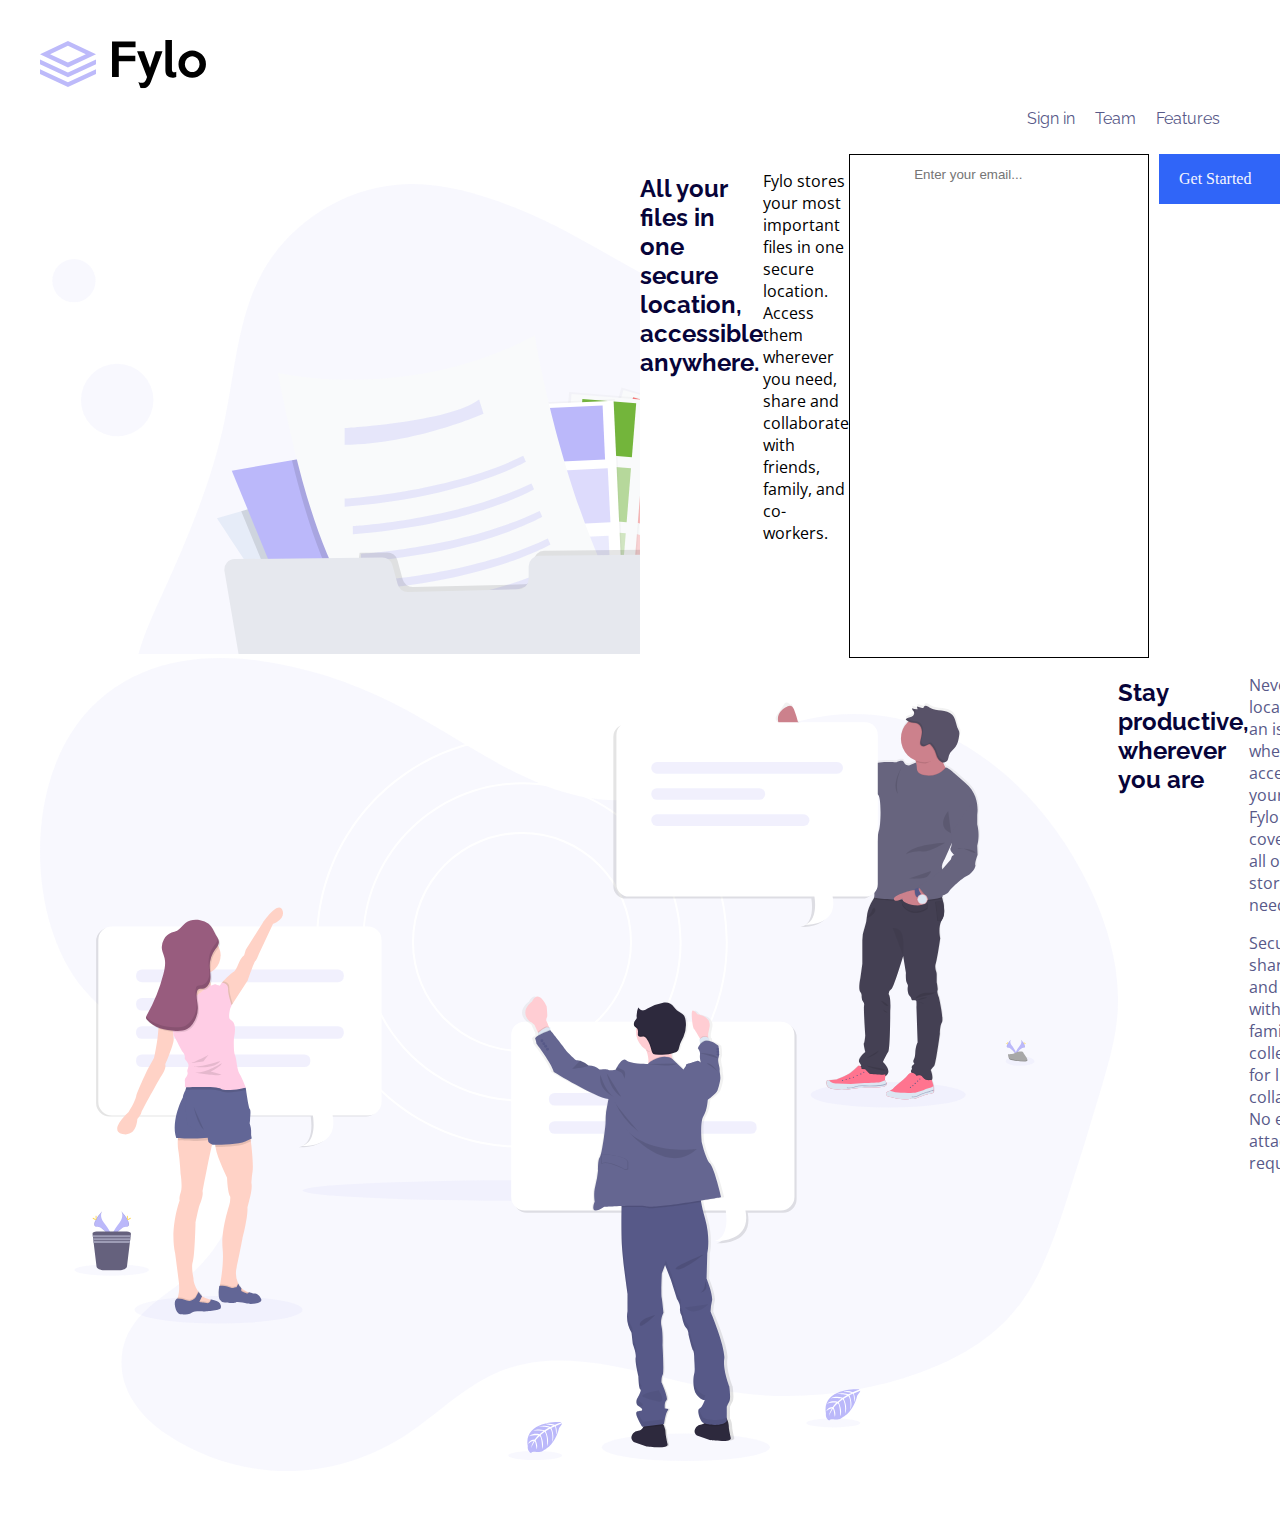
==== commit 5018f3e5: "folder-work" ====
--- a/index.html
+++ b/index.html
@@ -29,9 +29,11 @@
     </div>
     <div class="part1">
 
-   
-<div class="details-1">
-    <div class="introduction-h2"> <h1>All your files in one secure location, accessible anywhere.</h1>
+    <div class="illustration-1">
+        <img src="images/illustration-1.svg" alt="">
+    </div>
+
+    <div class="introduction-h2"> <h2>All your files in one secure location, accessible anywhere.</h2>
     </div>
 
     <div class="Description1"> <p>Fylo stores your most important files in one secure location. 
@@ -44,102 +46,44 @@
         <span class="box"><p>Get Started</p></span>
         </div>
 
-</div>
-<div class="illustration-1">
-    <svg data-name="Layer 1" xmlns="http://www.w3.org/2000/svg" xmlns:xlink="http://www.w3.org/1999/xlink" width="1132.93" height="839.14" viewBox="0 0 1800 1200"><defs><linearGradient id="a" x1="819.93" y1="598.64" x2="819.93" y2="132.32" gradientUnits="userSpaceOnUse"><stop offset="0" stop-color="gray" stop-opacity=".25"/><stop offset=".54" stop-color="gray" stop-opacity=".12"/><stop offset="1" stop-color="gray" stop-opacity=".1"/></linearGradient><linearGradient id="b" x1="855.68" y1="218.69" x2="855.68" y2="216.24" xlink:href="#a"/><linearGradient id="c" x1="476.17" y1="658.02" x2="476.17" y2="395.19" gradientTransform="rotate(90 629.01 560.64)" xlink:href="#a"/><linearGradient id="d" x1="476.5" y1="725.77" x2="476.5" y2="463.92" gradientTransform="rotate(90 643.61 568.06)" xlink:href="#a"/><linearGradient id="e" x1="456.74" y1="719.17" x2="456.74" y2="457.32" gradientTransform="rotate(90 617.54 562.87)" xlink:href="#a"/><linearGradient id="f" x1="450.43" y1="726.27" x2="450.43" y2="464.42" gradientTransform="translate(123.74 -187.29)" xlink:href="#a"/><linearGradient id="g" x1="1003.59" y1="245.51" x2="1003.59" y2="74.84" gradientTransform="rotate(90 999.905 155.125)" xlink:href="#a"/><linearGradient id="h" x1="864.79" y1="849.53" x2="864.79" y2="427.42" xlink:href="#a"/></defs><path d="M481.34 56.33c-37.17-15.11-76.45-27.76-116.55-26.15-59 2.32-115.51 37.78-143.27 89.85-23.52 44.11-26.42 95.82-36.55 144.77-12.48 60.32-36.38 117.64-61.92 173.7-13.72 30.07-28.19 60.87-30.44 93.88-3.13 45.82 18.78 91.49 53.13 122s80 46.56 125.77 50.07c24.37 1.87 49.83.14 71.48-11.2 22.9-12 39.59-33.69 62.58-45.51 21.31-11 46.23-12.5 70.15-11.07a314.14 314.14 0 0 1 91.59 19.46c33.43 12.56 64.52 30.74 97.88 43.47s70.63 19.84 104.73 9.21c32-10 57.34-34.2 80.17-58.75a1028.14 1028.14 0 0 0 102.2-129.3c20.59-30.84 39.75-63.38 48.86-99.33 17.4-68.72-6.55-146.26-59.69-193.2-44-38.88-103.09-55.76-160.92-66-52.73-9.34-113.7-9.92-162.24-34.26-46.3-23.25-88.42-51.9-136.96-71.64z" fill="#bbb8fa" opacity=".1"/><path d="M904.73 150.7c-14.28.57-15 37.44-14.11 39.05S887.38 208 887.38 208s-6.48 25.23-5.73 29.92-3.49 7.76-3.49 7.76c-6.34 2.5-14.29 10.56-16.4 12.77l-.53.57s-6.14 4-7.22 5.58-4 .32-4 .32-8.3-.8-9.38-.48c-.74.22-1.9-1.14-2.56-2-.31-.41-.51-.72-.51-.72l-.25-7.44a6.09 6.09 0 0 0-1-.62c.17-.84.38-1.71.64-2.6a22.28 22.28 0 0 0 9.09-8.16c.24-.38.46-.77.67-1.16a3 3 0 0 0 1.89.53 3.75 3.75 0 0 0 .88-.08 7.11 7.11 0 0 0 2.56-1.29 13.7 13.7 0 0 0 4.76-5.58 9.05 9.05 0 0 0 .45-1.33c-.15.25-.31.5-.47.74a7.69 7.69 0 0 0-.53-6.49c-.78-1.26-2-2.28-2.5-3.68-.84-2.41.75-4.9 1.73-7.26a12.21 12.21 0 0 0 .89-6.84 8.74 8.74 0 0 0-3.7-5.77c-3.93-2.55-9.26-1.15-13.81-2.38a37.39 37.39 0 0 1-4.75-1.91 36 36 0 0 0-7.27-2.26c-2.47-.49-5.46-.54-7 1.39a14.38 14.38 0 0 0-1.14 1.93 7.15 7.15 0 0 1-4.47 3.21 16.76 16.76 0 0 1-2.75.29 2.66 2.66 0 0 0 0-1.14c-1.16-3.8 2.16-6.62 6.48-8.32s20.75-14.64 22.66-17.71 15.28-12.7 15.28-12.7 20-5.66 26.56-26.28-31.38 14.4-35.2 15.45-9.29 5-9.29 5l-24.33 14.07a88.12 88.12 0 0 0-13.12 9.06c-5.89 5.09-9.62 13.74-9.62 13.74s-2.33 3.8-5.73 9.3a25.32 25.32 0 0 1-7.42 7.89l.11-.2c-.27.33-8.64 10.9-9.38 15.52s-4.15 23.45-4.15 23.45-3 14.79-5.06 17.7c0 0-1.67 8.49-2.66 9.63s-5 13.17-4.32 14.39c0 0-3.82 8.33-3.15 11.48l-6.89 16.5s-3.74 8.16-3.49 12.93c.12 2.31.22 5 .29 7.2v2c-.37.62-1.32 2.2-2.31 4.11-1.42 2.78-2.93 6.25-2.84 8.39.16 3.76.17 12.94-1.56 16.31l-.51-.2a7 7 0 0 0-1 3.32l.12.06c0 .29-.09.59-.12.91-.42 3.83.19 9.16-.77 10.33-1.33 1.62-.67 37.52-.67 37.52s-2.16 22.47 2.16 36.71l-.33 11.15s-.17 10.51.33 12 .67 12.13.67 12.13l2.49 17.79s-3.33 27.49-.5 34.28a37.36 37.36 0 0 1 3 11.81 18.37 18.37 0 0 0 4.58 1.77v1l-.65 16.72v.92s-.08.44-.14 1.17v.41a.49.49 0 0 0 0 .12v.35a2.44 2.44 0 0 0 0 .27 1.93 1.93 0 0 1 0 .24V586.48c0 .17.05.33.08.5a.5.5 0 0 0 0 .12c0 .19.07.37.11.55 0 .18.08.36.13.54a.13.13 0 0 1 0 .06c0 .09.05.19.08.28a.5.5 0 0 0 0 .13c0 .11.07.22.1.34v.08c.1.28.2.56.32.84a.36.36 0 0 0 0 .09c0 .1.09.21.14.31l.06.14.13.27.08.15.14.25.09.15c0 .08.09.16.14.24s.07.1.1.16l.15.23.11.15.16.23.12.15.18.22.12.14.21.24.11.12.34.33a.52.52 0 0 0 .11.1 2.73 2.73 0 0 0 .25.23l.16.13.22.18.19.14.22.16.21.14.22.14.23.13.23.14.24.12.25.12.25.12.25.11.27.11.27.1.28.1.3.09.47.14.39.1.31.06.32.07h.34l.33.05H754.73l.54-.05h.33l.91-.1s11.33 1.69 11.7-2.79c0-.23 0-.47.05-.72v-.57a1.48 1.48 0 0 1 0-.21V591.02v-1.3-1.34-.5V586.45v-.31c-.07-2.22-.18-4.28-.25-5.43 0-.61-.06-1-.06-1s-3.86-5.82-3.23-8 .49-9.58.49-9.58-1.5-3.55-2.51-6.69c-.08-.24-.15-.48-.22-.71a36.92 36.92 0 0 0 2.36-3 38 38 0 0 0-2.82-22.8 1.42 1.42 0 0 1-.61-1.17.49.49 0 0 1 0-.12l1.93-23.61-1.17-13.74s-.83-9.39 1-13.43l3.65-35.57L772 420.6s1.66-.81 3 3.08 4.64 21.5 4.64 21.5l8 29.11s1.33 10.35 2.49 11.81 1.17 7.92 1.17 7.92 2.49 5.18 2.16 7.44 0 8.41.82 10.51 1.17 17 1.17 17a34.34 34.34 0 0 0 .33 14.72c2 7.44.83 16.82.83 16.82a11.48 11.48 0 0 0 .68.94c-.08.22-.17.44-.25.64-.52 1.35-.93 2.3-.93 2.3s-.12 7.4.5 9.58-3.24 8-3.24 8 0 .36-.06 1c-.07 1.15-.18 3.2-.25 5.43V594.1a1.28 1.28 0 0 0 0 .19v.58c0 .19 0 .49.05.72.38 4.48 11.71 2.79 11.71 2.79l.91.11H810.79l.34-.06.33-.05.32-.07.32-.06.39-.1.47-.14.29-.09.28-.1a2.15 2.15 0 0 0 .27-.1l.27-.11.26-.11.25-.11.25-.13.23-.12.24-.13.22-.14.23-.14.2-.14.22-.16a1.33 1.33 0 0 0 .19-.14 1.84 1.84 0 0 0 .22-.17l.17-.14.25-.22.11-.11.34-.33.1-.12.22-.23.11-.15a2 2 0 0 0 .19-.22l.11-.15.17-.23.1-.15.16-.23a1.4 1.4 0 0 1 .1-.16c0-.08.09-.16.14-.24l.09-.15c0-.09.09-.17.13-.25a1.09 1.09 0 0 0 .08-.15c0-.09.09-.18.13-.27l.07-.14c0-.1.09-.2.14-.31v-.09c.11-.28.22-.56.31-.84v-.08c0-.11.07-.22.11-.33a.74.74 0 0 1 0-.14c0-.09 0-.19.08-.28v-.05a.13.13 0 0 0 0-.06c0-.18.1-.36.14-.53 0-.18.08-.36.11-.54v-.13c0-.17.06-.33.08-.49s0-.11 0-.17v-.33-.25-.16-.56-1.75a2.44 2.44 0 0 1 0-.27v-.35a.49.49 0 0 1 0-.12v-.4c-.06-.73-.13-1.17-.13-1.17v-.91l-.63-16.18v-1c.93-.52 1.88-1.11 2.87-1.8 0 0-.17-9.22 2.49-12.93s-1.33-13.43-1.33-13.43l-1.66-34.77.66-16a15.91 15.91 0 0 1-2-7.76 28.23 28.23 0 0 0-2.66-10s-1.66-5.5.34-7.12-2.16-37-2.16-37 1-25.85-.9-41.2v-.25l.53-.24c-.16-1.23-.33-2.38-.52-3.45l-.56.17a28.1 28.1 0 0 0-1-4L811 363s-.06-.64-.13-1.57c-.09-1.1-.19-2.59-.21-3.9a6.63 6.63 0 0 1 .18-1.64l-.14-.12a3.63 3.63 0 0 1 .14-.85l-.58-.49s-.08-.55-.14-1.39c-.13-1.86-.2-5.1.72-6.93 1.33-2.67 15-12.78 15-12.78L833.5 318s7.64-10.76 13.45-12.86S870.86 291 870.86 291s6.31-6.47 6.81-8l.21-.32h.12v-.21L895 257c6.8-5.5 7.05-17.22 7.05-17.22l1.77-26.78-.58-15.84.82-9s14.94-38.02.67-37.46zM807.35 220a21.43 21.43 0 0 0-2.82 10.62v.97a21.36 21.36 0 0 0 2.27 9.58 7.85 7.85 0 0 0-1.65 2.93c-.84-1.06-3.3-4.3-3.44-6.45-.17-2.58-2.66-4.36-2.66-4.36s-.46-4.9.16-5.74l.09-.08s.07-.12.21-.32c.71-1.07 3.1-4.68 5.57-8.79a7.87 7.87 0 0 0 1.27.42l1.52.38z" transform="translate(-33.54 -30.43)" fill="url(#a)"/><path d="M855.79 217.3c.15-.34.27-.7.39-1.06a22.12 22.12 0 0 0-1 2.45c.21-.47.42-.93.61-1.39z" transform="translate(-33.54 -30.43)" fill="url(#b)"/><path d="M778.25 210.65s-3.13 14.92-8.9 16.85 7 19 7 19l26.47-1.45.48-5.53s-5-11.07 3.37-24.54-28.42-4.33-28.42-4.33z" fill="#f6bac2"/><path d="M736.74 562.92c-.36 4.45-11.31 2.77-11.31 2.77-18.16 2.52-15.16-15.28-15.16-15.28v-.91l.63-16.6.18-4.63s20-9.14 19.49-7.22c-.19.72.23 2.45.81 4.32 1 3.11 2.43 6.63 2.43 6.63s.12 7.34-.48 9.5 3.13 7.94 3.13 7.94 0 .36.06 1a116.68 116.68 0 0 1 .22 12.48zM771.75 567.73s-10.95 1.69-11.31-2.77a113.72 113.72 0 0 1 .19-12.51c0-.6.05-1 .05-1s3.73-5.78 3.13-7.94-.48-9.51-.48-9.51.39-.93.9-2.27c1.07-2.81 2.68-7.37 2.35-8.67-.48-1.93 19.49 7.21 19.49 7.21l.2 5.18.61 16.05v.91s3.04 17.85-15.13 15.32z" fill="#b77983"/><path d="M846.82 111.92c-6.36 20.45-25.66 26.07-25.66 26.07s-12.92 9.58-14.76 12.58-17.72 15.88-21.9 17.57-7.37 4.49-6.25 8.25c1 3.49-9.94 20.57-11.59 23.11l-.2.32-3.45 3.61-11.71 5.93-9.54-3.05-1.21-11.46 5.06-9a24.83 24.83 0 0 0 7.17-7.83c3.29-5.46 5.54-9.22 5.54-9.22s3.61-8.58 9.3-13.64a84.15 84.15 0 0 1 12.67-9l23.51-14s5.29-3.93 9-5 40.36-35.69 34.02-15.24z" fill="#f6bac2"/><path d="M751.3 201.99l15.64-3.13a1 1 0 0 0-.28.65l-.2.32-3.45 3.61-11.71 5.93-9.54-3.05-1.21-11.46 5.06-9c-4.79 10-.12 17.1-.12 17.1zM842.76 253.65a2.92 2.92 0 0 0-.11.32 4.39 4.39 0 0 1-.58 1l-6.31 3.08-9.63 1-5-12.11 3.33-13.27 1.84-2.48.51-.56c.19 2.4 1.16 14.92 1.1 18.68-.08 4.17 3 4.5 3 4.5z" opacity=".05"/><path d="M842.28 254.57a2.92 2.92 0 0 0-.11.32c-.48 1.52-6.57 7.94-6.57 7.94s-17.49 11.95-23.1 14-13 12.75-13 12.75l-7.38 15.23s-13.23 10-14.51 12.68c-.89 1.82-.82 5-.69 6.88 0 .83.12 1.38.12 1.38l-3.9 4.07-3.11 3.24-4.38 4.56-7.13-1-22.22-3.53-4.26-2.4-23.65-13.32s0-.83-.06-2.1c0-.56 0-1.2-.06-1.91-.07-2.16-.17-4.85-.28-7.14-.24-4.73 3.37-12.83 3.37-12.83l6.65-16.37c-.64-3.12 3.05-11.39 3.05-11.39-.64-1.2 3.21-13.15 4.17-14.27s2.57-9.55 2.57-9.55c2-2.88 4.89-17.56 4.89-17.56s3.29-18.61 4-23.26 8.8-15.07 9.06-15.39c-5.77 10.58-.72 18.28-.72 18.28l5.78-1 15.65-3.05c-.72.48-.24 5.77-.24 5.77a6.67 6.67 0 0 1 2.56 4.33c.15 2.35 3 6 3.53 6.65l.08.09a7.83 7.83 0 0 1 3.77-5.38l3.61 4.82 1.21 5.77s-.33.81-2.41 2.41.88 5.77.88 5.77c1 1.69 1.29 7.94 1.29 7.94 2.65-2.32 6.81-2.32 6.81-2.32a20.62 20.62 0 0 0 4.09-5.86 2.42 2.42 0 0 1 3.45-1.6 22.18 22.18 0 0 1 3.93-2.73c1.93-1 4.17 1 4.17 1l.24 7.39s.19.3.5.71c.63.88 1.76 2.23 2.47 2 1-.32 9.06.48 9.06.48s2.81 1.2 3.85-.32 7-5.53 7-5.53 1.15 14.89 1.15 19.05 3 4.5 3 4.5z" fill="#d39999"/><path d="M842.46 254.57h-.21c.38-1 .21 0 .21 0z" fill="none"/><circle cx="776.65" cy="244.82" r="1.44" fill="#4b4442"/><circle cx="766.14" cy="265.76" r="1.44" fill="#4b4442"/><circle cx="745.45" cy="310.59" r="1.44" fill="#4b4442"/><circle cx="755.23" cy="287.97" r="1.44" fill="#4b4442"/><path d="M731.46 525.37c-7.52 8.94-15.64 8.79-20.48 7.53l.18-4.63s20-9.14 19.49-7.22c-.19.72.19 2.45.81 4.32zM786.27 535.49c-12.77 7.38-20.26-1.27-22-3.72 1.07-2.81 2.68-7.37 2.35-8.67-.48-1.93 19.49 7.21 19.49 7.21z" opacity=".05"/><path d="M791.4 519.93c-2.56 3.69-2.41 12.83-2.41 12.83-16.52 11.87-25.18-2.57-25.18-2.57s1.12-9.3-.8-16.68a34.81 34.81 0 0 1-.32-14.6s-.32-14.76-1.13-16.84-1.12-8.18-.8-10.43-2.08-7.37-2.08-7.37 0-6.42-1.13-7.86-2.4-11.72-2.4-11.72l-7.69-28.87s-3.21-17.48-4.49-21.33-2.89-3.05-2.89-3.05l-4.62 20.69-3.53 35.29c-1.77 4-1 13.32-1 13.32l1.12 13.63-1.86 23.42a.49.49 0 0 0 0 .12 1.43 1.43 0 0 0 .58 1.16 38.54 38.54 0 0 1 2.69 22.62c-12.19 17.65-26.95 8.5-26.95 8.5a37.43 37.43 0 0 0-2.88-11.7c-2.73-6.74.48-34 .48-34l-2.41-17.65s-.16-10.59-.64-12-.32-11.87-.32-11.87l.32-11.07c-4.17-14.12-2.09-36.41-2.09-36.41s-.64-35.61.65-37.22c.93-1.16.34-6.44.74-10.25a7.15 7.15 0 0 1 .94-3.29l.16-.16c2.09-2.57 2.09-12.83 1.92-16.85-.08-2.12 1.37-5.56 2.75-8.32 1-1.94 1.91-3.54 2.25-4.12l.14-.23s9.14 2.25 33.36 13.8a45.52 45.52 0 0 0 13.78 4.27 30.66 30.66 0 0 0 7.19.11 25.1 25.1 0 0 0 10.34-3.36 18.18 18.18 0 0 0 4.47-3.59c-.33 1-.13 4.42 0 6.46.06.93.13 1.56.13 1.56l2.67 11.9a31.21 31.21 0 0 1 1 4.31c.19 1.06.35 2.21.5 3.43 1.87 15.22.87 40.87.87 40.87s4 35.13 2.09 36.73-.33 7.06-.33 7.06a28.47 28.47 0 0 1 2.57 9.94 16 16 0 0 0 1.93 7.7l-.65 15.88 1.68 34.45s3.85 9.67 1.28 13.36z" fill="#8499f0"/><path d="M772.59 461.86s12.15-7 14.8-3.85-14.8 3.85-14.8 3.85zM779.93 465.71s-2 1 2.41 2.28-2.41-2.28-2.41-2.28zM706.46 446.46c-.41.12 10.11 7.1 19.61 1.32-.04 0-17.24-2.04-19.61-1.32zM725.55 459.81s-2.88 5.66-8.78 6.5 8.78-6.5 8.78-6.5zM764.17 472.09s13.84 22 11.19 27.19-11.19-27.19-11.19-27.19zM740.83 338.66l-1.44 43.07s8.54-.36 10-14.55 2.53-25.75 2.53-25.75z" opacity=".05"/><path d="M740.35 337.7l-1.44 43.07s8.54-.36 10-14.56 2.55-25.74 2.55-25.74z" fill="#8499f0"/><path d="M723.03 339.63s-6.74 18.07-22.16 9.32a7.11 7.11 0 0 1 .94-3.29c4.22 1.77 14 4.36 18-7.36z" opacity=".05"/><path d="M722.55 337.7s-6.74 18.07-22.16 9.32a7.15 7.15 0 0 1 .94-3.29c4.22 1.78 14 4.36 18-7.35z" opacity=".05"/><path d="M722.55 338.66s-6.74 18.07-22.16 9.32a7.15 7.15 0 0 1 .94-3.29c4.22 1.78 14 4.36 18-7.35z" fill="#8499f0"/><path d="M781.55 354.9c-16.94 8.06-23.15-10.94-23.15-10.94l4 .12c.7 12.15 14.09 8.88 18.68 7.39.16 1.1.32 2.21.47 3.43z" opacity=".05"/><path d="M782.51 353.46c-16.93 8.05-23.15-10.95-23.15-10.95l4 .12c.7 12.15 14.09 8.89 18.68 7.4.16 1.06.32 2.21.47 3.43z" opacity=".05"/><path d="M782.03 353.94c-16.93 8.05-23.15-10.95-23.15-10.95l4 .12c.7 12.16 14.09 8.89 18.68 7.4.16 1.06.32 2.21.47 3.43z" fill="#8499f0"/><path d="M722.55 338.66s-6.74 18.07-22.16 9.32a7.15 7.15 0 0 1 .94-3.29c4.22 1.78 14 4.36 18-7.35zM782.03 353.94c-16.93 8.05-23.15-10.95-23.15-10.95l4 .12c.7 12.16 14.09 8.89 18.68 7.4.16 1.06.32 2.21.47 3.43z" fill="#fff" opacity=".1"/><path d="M736.86 559.57c0 1.23 0 2.38-.12 3.33-.36 4.45-11.31 2.77-11.31 2.77-10 1.39-13.6-3.41-14.79-8a18.31 18.31 0 0 1-.55-4.56 18.91 18.91 0 0 1 .18-2.74v-.91a6.69 6.69 0 0 1 6.22 1.27c4.45 3.61 10.35.84 10.35.84s4.33.36 6 1.8c.94.81 2.49-1.14 3.67-3 .07 1.2.18 3.37.25 5.69.08 1.19.1 2.39.1 3.51z" opacity=".05"/><path d="M719.3 559.31s-3 2.94-8.66-1.6a18.31 18.31 0 0 1-.55-4.56c2.89 2.2 8.25 6.16 9.21 6.16zM736.86 559.57a2.26 2.26 0 0 1-3.25-.52 21.39 21.39 0 0 0 3.2-3c.03 1.2.05 2.4.05 3.52zM760.33 561.63c0 1.24 0 2.39.11 3.33.36 4.46 11.31 2.77 11.31 2.77 10 1.4 13.6-3.4 14.79-8a19.21 19.21 0 0 0 .37-7.3v-.91a6.77 6.77 0 0 0-6.23 1.27c-4.45 3.61-10.34.84-10.34.84s-4.33.37-6 1.81c-.94.81-2.49-1.14-3.66-3-.07 1.2-.19 3.37-.26 5.69-.08 1.17-.1 2.37-.09 3.5z" opacity=".05"/><path d="M777.89 561.35s3 2.94 8.65-1.6a18.24 18.24 0 0 0 .56-4.55c-2.9 2.19-8.26 6.15-9.21 6.15zM760.33 561.63a2.25 2.25 0 0 0 3.24-.52 21.15 21.15 0 0 1-3.2-3c-.03 1.19-.05 2.39-.04 3.52zM747.13 254.57s-15.4 42.51-9.47 46.2 9.47-46.2 9.47-46.2zM758.36 241.45s-2.9 14.12-1.45 15.4 1.45-15.4 1.45-15.4zM789.46 274.34s-18.93 17.64-17.65 19.09 17.65-19.09 17.65-19.09zM803.93 235.51c-7.17 2.19-23.93 7.31-24.12 7.27l.93-3.82c2.65-2.32 6.81-2.32 6.81-2.32a20.62 20.62 0 0 0 4.09-5.86 2.42 2.42 0 0 1 3.45-1.6 22.77 22.77 0 0 1 3.93-2.73c1.93-1 4.17 1 4.17 1l.24 7.38s.19.27.5.68z" opacity=".05"/><path d="M803.93 234.57c-7.17 2.19-23.93 7.31-24.12 7.26l.93-3.81c2.65-2.32 6.81-2.32 6.81-2.32a20.62 20.62 0 0 0 4.09-5.86 2.42 2.42 0 0 1 3.45-1.6 22.18 22.18 0 0 1 3.93-2.73c1.93-1 4.17 1 4.17 1l.24 7.39s.19.24.5.67z" fill="#d39999"/><path d="M778.97 230.57c1 1.69 1.28 7.94 1.28 7.94l-2.79 2.22-5.3-15.28-.24-7.94-.1-.45.08.09a7.79 7.79 0 0 1 3.77-5.37l3.61 4.81 1.21 5.77s-.33.81-2.41 2.41.89 5.8.89 5.8z" opacity=".05"/><path d="M779.46 230.06c1 1.69 1.29 7.94 1.29 7.94l-2.79 2.25-5.3-15.28-.24-7.94-.11-.45.08.09a7.83 7.83 0 0 1 3.77-5.38l3.61 4.82 1.21 5.77s-.33.81-2.41 2.41.89 5.77.89 5.77z" fill="#d39999"/><path d="M814.82 203.92a21.65 21.65 0 1 1-21.65-21.66 21.47 21.47 0 0 1 21.65 21.66z" opacity=".05"/><path d="M814.82 202.95a21.66 21.66 0 1 1-21.65-21.65 21.53 21.53 0 0 1 21.65 21.65z" fill="#f6bac2"/><path d="M814.82 202.95a21.53 21.53 0 0 1-3.15 11.25c-.32-.57-.51-1.23-.83-1.81-.45-.81-1.49-1.49-2.26-1a2.31 2.31 0 0 0-.71 1c-.63 1.33-1.75 2.66-3.22 2.63a3.19 3.19 0 0 1-2.74-2.34 9.61 9.61 0 0 1-.16-3.82c.22-2.6.26-5.6-1.67-7.35a10.94 10.94 0 0 0-4.18-1.87c-1.47-.48-3-1.24-3.6-2.66-.4-1-.3-2.06-.66-3a5.25 5.25 0 0 0-3.89-2.86 10.2 10.2 0 0 1-6.81 2.33 25.52 25.52 0 0 1-6.7-1.06 21.66 21.66 0 0 1 40.58 10.53z" opacity=".05"/><path d="M791.64 193.04c.36 1 .26 2.08.66 3 .59 1.42 2.13 2.18 3.6 2.66a11 11 0 0 1 4.18 1.86c1.93 1.76 1.89 4.76 1.67 7.36a9.61 9.61 0 0 0 .16 3.82 3.21 3.21 0 0 0 2.74 2.34c1.47 0 2.59-1.3 3.22-2.63a2.33 2.33 0 0 1 .71-1c.77-.51 1.81.17 2.26 1a9.91 9.91 0 0 0 1.29 2.43 2.88 2.88 0 0 0 2.63.6 6.63 6.63 0 0 0 2.47-1.28 13.54 13.54 0 0 0 4.6-5.53 7.94 7.94 0 0 0-.29-7c-.75-1.26-1.94-2.27-2.41-3.66-.82-2.39.72-4.85 1.67-7.19a12.48 12.48 0 0 0 .85-6.79 8.72 8.72 0 0 0-3.57-5.73c-3.8-2.53-8.94-1.14-13.34-2.36a33.83 33.83 0 0 1-4.59-1.89 34 34 0 0 0-7-2.24c-2.39-.48-5.28-.54-6.79 1.37a15.14 15.14 0 0 0-1.1 1.92 6.91 6.91 0 0 1-4.32 3.18c-1.29.31-2.64.23-4 .42a4.4 4.4 0 0 0-3.33 1.91c-.66 1.2-.38 2.66-.22 4s.08 2.94-1 3.77c-.51.39-1.21.58-1.52 1.13a1.59 1.59 0 0 0 .47 1.89 4.51 4.51 0 0 0 1.91.84 29.23 29.23 0 0 0 7.67 1.31 10.12 10.12 0 0 0 7.14-2.63c-.17.17-1.27.1-1.47.09 1.94.21 4.32 1.07 5.05 3.03z" fill="#7e646b"/><g opacity=".05"><path d="M818.46 210.77a6.81 6.81 0 0 1-2.47 1.29 2.9 2.9 0 0 1-2.62-.61 9.76 9.76 0 0 1-1.3-2.43c-.45-.81-1.49-1.49-2.26-1a2.45 2.45 0 0 0-.71 1c-.62 1.33-1.75 2.66-3.22 2.63a3.17 3.17 0 0 1-2.73-2.34 9.61 9.61 0 0 1-.17-3.82c.23-2.6.26-5.59-1.66-7.35a11 11 0 0 0-4.19-1.87c-1.46-.48-3-1.24-3.6-2.66-.4-1-.3-2.06-.66-3-.59-1.59-2.26-2.46-3.89-2.86a10.38 10.38 0 0 1-6.81 2.34 29.66 29.66 0 0 1-7.67-1.32 4.63 4.63 0 0 1-1.91-.83 2.11 2.11 0 0 1-.31-.36 2.8 2.8 0 0 0-1.12.87 1.59 1.59 0 0 0 .47 1.89 4.51 4.51 0 0 0 1.91.84 29.23 29.23 0 0 0 7.67 1.31 10.29 10.29 0 0 0 6.8-2.33c1.63.4 3.31 1.26 3.9 2.85.36 1 .26 2.08.66 3 .6 1.42 2.13 2.18 3.6 2.66a11 11 0 0 1 4.18 1.86c1.93 1.76 1.89 4.76 1.67 7.36a9.61 9.61 0 0 0 .16 3.82 3.21 3.21 0 0 0 2.74 2.34c1.47 0 2.59-1.3 3.22-2.63a2.33 2.33 0 0 1 .71-1c.77-.51 1.81.17 2.26 1a9.61 9.61 0 0 0 1.3 2.43 2.86 2.86 0 0 0 2.62.6 6.63 6.63 0 0 0 2.47-1.28 13.54 13.54 0 0 0 4.6-5.53 8.84 8.84 0 0 0 .43-1.32 14.26 14.26 0 0 1-4.07 4.45zM820.46 191.15c.21-.46.41-.92.6-1.37s.26-.7.37-1.06a23.64 23.64 0 0 0-.97 2.43zM773.7 184.86c1-.85 1.07-2.37.91-3.68a16.35 16.35 0 0 1-.19-2.31 3.4 3.4 0 0 0-.55.7c-.66 1.2-.38 2.66-.22 4a7.79 7.79 0 0 1 .05 1.29z"/></g><path d="M777.64 333.73c-1.86.13-4.47.27-7.61.38-2.18.07-4.62.12-7.23.12-2.28 0-4.69 0-7.19-.11a154.17 154.17 0 0 1-23.57-2.43c-10.39-2-20-5.45-26-11.29 1-1.94 1.91-3.55 2.25-4.12 0-.56 0-1.21-.06-1.91 10.55 5 43.44 18.89 68.65 11 0 .83.12 1.38.12 1.38l.57.48c-.29 1.04-.11 4.46.07 6.5z" opacity=".05"/><path d="M777.64 332.77c-1.86.13-4.47.27-7.61.37-2.18.08-4.62.12-7.23.12-2.28 0-4.69 0-7.19-.11a154.13 154.13 0 0 1-23.57-2.42c-10.39-2-20-5.46-26-11.3 1-1.94 1.91-3.54 2.25-4.12 0-.56 0-1.2-.06-1.91 10.55 5 43.44 18.9 68.65 11.05 0 .83.12 1.38.12 1.38l.57.48c-.29 1-.11 4.42.07 6.46z" fill="#4b4442"/><path d="M278.53 770.44a13.75 13.75 0 0 1-3.07-10.47L319.6 398.8l3.66-30a13.85 13.85 0 0 1 13.64-12.16l129.29-.86a13.83 13.83 0 0 0 13.74-14.21l-.05-1.37a13.84 13.84 0 0 1 13.83-14.31h135.86a13.83 13.83 0 0 1 13.83 13.8 14.76 14.76 0 0 1-.12 1.86 13.83 13.83 0 0 0 13.36 15.66l130.48 3.33a13.82 13.82 0 0 1 13.28 16.16l-65.23 381-1.23 7.2a13.53 13.53 0 0 1-2 5.16z" fill="#b7b6cc"/><path transform="rotate(-55.36 617.318 424.549)" fill="url(#c)" d="M531.63 367.62h262.83v80.36H531.63z" opacity=".5"/><path fill="#f9fafb" d="M672.287 249.373l62.858 43.427-147.397 213.344-62.857-43.427z"/><path fill="#f7b643" d="M676.816 259.481l44.288 30.786-30.786 44.288-44.288-30.786z"/><path fill="#f7b643" opacity=".5" d="M642.122 312.852l44.436 30.7-30.7 44.437-44.436-30.7z"/><path fill="#f7b643" opacity=".3" d="M605.047 366.501l44.436 30.7-30.7 44.436-44.436-30.7z"/><path transform="rotate(-73.71 579.745 408.1)" fill="url(#d)" d="M485.89 360.77h261.85v80.36H485.89z" opacity=".5"/><path fill="#f9fafb" d="M583.478 236.01l73.333 21.43L584.35 505.4l-73.333-21.43z"/><path fill="#f97878" d="M593.106 243.168l51.841 15.15-15.15 51.842-51.841-15.15z"/><path fill="#f97878" opacity=".5" d="M574.814 305.755l51.841 15.15-15.15 51.842-51.841-15.15z"/><path fill="#f97878" opacity=".3" d="M556.524 368.333l51.842 15.15-15.15 51.841-51.842-15.15z"/><path transform="rotate(-85.4 558.942 405.02)" fill="url(#e)" d="M461.24 361.9h261.85v80.36H461.24z" opacity=".5"/><path fill="#f9fafb" d="M531.532 239.92l76.154 6.128-20.717 257.498-76.154-6.127z"/><path fill="#73b53b" d="M542.37 244.985l53.837 4.331-4.332 53.836-53.836-4.331z"/><path fill="#73b53b" opacity=".5" d="M537.136 309.966l53.836 4.332-4.332 53.836-53.836-4.332z"/><path fill="#73b53b" opacity=".3" d="M531.91 374.968l53.836 4.332-4.332 53.836-53.836-4.332z"/><path transform="rotate(-2.61 -111.13 1128.408)" fill="url(#f)" d="M533.99 277.13h80.36v261.85h-80.36z" opacity=".5"/><path fill="#fff" d="M497.272 250.274l76.32-3.479 11.764 258.062-76.32 3.479z"/><path fill="#bbb8fa" d="M508.65 253.923l53.953-2.46 2.46 53.954-53.954 2.46z"/><path fill="#bbb8fa" opacity=".5" d="M513.734 316.993l54.01-2.7 2.7 54.01-54.01 2.7z"/><path fill="#bbb8fa" opacity=".3" d="M514.585 384.197l53.954-2.459 2.46 53.954-53.954 2.46z"/><path d="M529.68 590.71l-67.88 26.26-99.21 38.35c-3.75-7-9.27-16.46-16.1-27.75-23.5-38.94-62.38-99.51-97-152.74-39-60-72.57-110.63-72.57-110.63l24.3-7 198.5-57.63z" fill="#e6ecf8"/><path d="M529.68 590.71l-67.88 26.26a510.2 510.2 0 0 1-115.34 10.6c-23.5-38.94-62.38-99.51-97-152.74l-48.23-117.67 198.49-57.59z" opacity=".1"/><path d="M580.18 574.37s-105.45 62.38-262.89 48.27l-125.51-306 60.15-10.34 207.94-35.71 118 297.83z" fill="#bbb8fa"/><path d="M577.83 568.46c-24.83 1.22-53.56 1.1-82.46-2.35-31.28-3.68-62.74-11.26-89.71-25.16-22.55-11.61-41.83-24.24-58.64-39.39-43.73-39.33-70.79-95.59-95.09-195.22l207.94-35.71z" opacity=".1"/><path d="M655.19 551.35s-77.73 15.22-156.85 5.85c-31.28-3.68-62.74-11.26-89.71-25.16-22.55-11.61-41.82-24.24-58.64-39.39-54.12-48.69-82.7-123.31-112.17-274 0 0 129.22 31.19 257-37.13-.04.05 43.03 268.83 160.37 369.83z" fill="#f9fafb"/><path d="M498.34 557.2c-31.28-3.68-62.74-11.26-89.71-25.16-22.55-11.61-41.82-24.24-58.64-39.39 46.08-3.74 52.7-28.93 52.7-28.93 34.16 54.21 95.65 93.48 95.65 93.48z" opacity=".1"/><path d="M304.66 273.97s105.08-5.94 134.42-28.59l4.45 14.3s-69.43 30.63-138.87 31zM304.66 344.57s101.74-5.57 178.61-42.7l2.6 5.94s-61 35.61-181.21 44.93zM312.85 372.08s101.74-5.57 178.6-42.7l2.6 5.94s-61 35.6-181.2 44.93zM321.03 399.63s101.74-5.57 178.61-42.7l2.59 5.94s-61 35.61-181.2 44.93zM329.22 427.18s101.74-5.57 178.6-42.7l2.6 5.94s-61 35.61-181.2 44.93zM337.4 454.74s101.74-5.57 178.61-42.7l2.59 5.94s-61 35.6-181.2 44.93z" fill="#bbb8fa" opacity=".3"/><path d="M1052.77 796.81s-42.28-2.55-37.3 27.08c0 0-1 5.23 3.76 7.61 0 0 .07-2.2 4.33-1.45a19.42 19.42 0 0 0 4.6.22 9.5 9.5 0 0 0 5.61-2.32s11.89-4.91 16.51-24.33c0 0 3.42-4.24 3.28-5.33l-7.13 3s2.44 5.15.52 9.42c0 0-.23-9.23-1.6-9-.28 0-3.71 1.78-3.71 1.78s4.19 9 1 15.48c0 0 1.2-11.05-2.34-14.83l-5 2.93s4.9 9.26 1.58 16.82c0 0 .85-11.59-2.64-16.11l-4.55 3.55s4.61 9.13 1.8 15.4c0 0-.37-13.5-2.79-14.52 0 0-4 3.51-4.58 5 0 0 3.15 6.62 1.19 10.12 0 0-1.2-9-2.18-9 0 0-4 6-4.38 10 0 0 .17-6.08 3.42-10.61a12 12 0 0 0-6.08 3.15s.62-4.22 7.06-4.58c0 0 3.28-4.52 4.15-4.8 0 0-6.4-.53-10.28 1.19 0 0 3.42-4 11.46-2.17l4.49-3.66s-8.43-1.16-12 .12c0 0 4.11-3.52 13.21-1l4.89-2.92s-7.18-1.55-11.46-1c0 0 4.51-2.44 12.9.2l3.49-1.57s-5.26-1-6.8-1.2-1.63-.58-1.63-.58a18.14 18.14 0 0 1 9.89 1.1s7.43-2.72 7.31-3.19z" fill="#bbb8fa"/><ellipse cx="1023.65" cy="834.08" rx="29.92" ry="5.06" fill="#bbb8fa" opacity=".1"/><ellipse cx="813.75" cy="815.19" rx="102" ry="9.24" fill="#bbb8fa" opacity=".1"/><path d="M1072.46 699s-23.83-1.44-21 15.27a4.07 4.07 0 0 0 2.11 4.29s.05-1.24 2.45-.82a11.11 11.11 0 0 0 2.59.12 5.34 5.34 0 0 0 3.16-1.3s6.7-2.77 9.31-13.72c0 0 1.93-2.39 1.85-3l-4 1.71s1.37 2.91.29 5.32c0 0-.13-5.21-.9-5.09-.16 0-2.09 1-2.09 1s2.36 5 .58 8.73c0 0 .68-6.23-1.32-8.37l-2.83 1.66s2.76 5.22.89 9.48c0 0 .48-6.54-1.49-9.08l-2.56 2s2.59 5.15 1 8.68c0 0-.21-7.61-1.57-8.18a16 16 0 0 0-2.59 2.79s1.78 3.74.68 5.71c0 0-.68-5.07-1.23-5.09 0 0-2.24 3.35-2.47 5.65a12.24 12.24 0 0 1 1.93-6 6.7 6.7 0 0 0-3.43 1.78s.35-2.38 4-2.58c0 0 1.85-2.55 2.34-2.71 0 0-3.61-.3-5.8.67 0 0 1.93-2.24 6.46-1.22l2.54-2.07s-4.76-.65-6.77.07c0 0 2.32-2 7.45-.54l2.76-1.65a24.91 24.91 0 0 0-6.47-.55s2.55-1.38 7.27.11l2-.88s-3-.59-3.84-.68-.92-.33-.92-.33a10.32 10.32 0 0 1 5.58.62s4.12-1.54 4.04-1.8z" fill="#bbb8fa"/><ellipse cx="1056.06" cy="720.01" rx="16.87" ry="2.85" fill="#bbb8fa" opacity=".1"/><path d="M931.78 713.5s-28.78-1.74-25.38 18.43a4.91 4.91 0 0 0 2.55 5.18s0-1.5 3-1a13.14 13.14 0 0 0 3.13.15 6.46 6.46 0 0 0 3.82-1.58s8.09-3.34 11.24-16.56c0 0 2.33-2.88 2.23-3.63l-4.91 2.08s1.66 3.5.35 6.41c0 0-.16-6.28-1.09-6.14-.19 0-2.52 1.22-2.52 1.22s2.85 6.1.7 10.54c0 0 .82-7.52-1.59-10.1l-3.42 2s3.33 6.31 1.07 11.45c0 0 .58-7.89-1.79-11l-3.1 2.42s3.14 6.21 1.22 10.48c0 0-.24-9.19-1.89-9.88 0 0-2.71 2.39-3.12 3.37 0 0 2.14 4.51.81 6.89 0 0-.82-6.12-1.49-6.15 0 0-2.69 4.06-3 6.83a14.77 14.77 0 0 1 2.33-7.22 8.1 8.1 0 0 0-4.13 2.15s.42-2.87 4.8-3.12c0 0 2.23-3.08 2.83-3.26 0 0-4.36-.37-7 .8 0 0 2.32-2.7 7.79-1.47l3.06-2.5s-5.73-.78-8.17.08c0 0 2.8-2.39 9-.64l3.33-2s-4.89-1.05-7.81-.67c0 0 3.08-1.66 8.78.14l2.38-1.07s-3.58-.7-4.63-.81-1.1-.4-1.1-.4a12.36 12.36 0 0 1 6.73.74s5.08-1.85 4.99-2.16z" fill="#bbb8fa"/><ellipse cx="911.96" cy="738.87" rx="20.37" ry="3.44" fill="#bbb8fa" opacity=".1"/><ellipse cx="54.65" cy="819" rx="29.92" ry="5.06" fill="#bbb8fa" opacity=".1"/><path d="M34.56 795.49s17.06-.52 22.21-4.18 26.25-8 27.53-2.17 25.65 29.22 6.38 29.38-44.77-3-49.91-6.13-6.21-16.9-6.21-16.9z" fill="#a8a8a8"/><path d="M91.02 816.47c-19.27.16-44.77-3-49.91-6.13-3.9-2.38-5.46-10.93-6-14.87h-.57s1.08 13.77 6.21 16.9 30.71 6.3 49.93 6.2c5.56-.05 7.48-2 7.38-5-.78 1.76-2.9 2.87-7.04 2.9z" opacity=".2"/><path transform="rotate(-71.99 957.142 166.666)" fill="url(#g)" d="M909.52 6.09h170.67v305.42H909.52z"/><path fill="#f6f7f9" d="M792.078 161.847L844.12 1.774 1130.562 94.9l-52.042 160.073z"/><circle cx="874.94" cy="90.37" r="31.36" fill="#bbb8fa" opacity=".2"/><path fill="#bbb8fa" d="M949.971 84.724l2.656-8.169 129.936 42.244-2.656 8.169zM943.2 105.552l2.655-8.17 66.19 21.52-2.656 8.17zM936.416 126.393l2.656-8.17 107.054 34.805-2.656 8.17zM929.646 147.226l2.656-8.17 129.935 42.244-2.656 8.17z" opacity=".2"/><path fill="#bbb8fa" d="M1011.368 215.488l5.135-15.796 35.958 11.69-5.136 15.796z" opacity=".5"/><path d="M968.51 513.39a9.14 9.14 0 0 0-.1-1c0-.35-.11-.7-.17-1-.13-.68-.27-1.35-.43-2-.08-.31-.16-.63-.25-.93a25.36 25.36 0 0 0-5-9.67c-.13-.16-.27-.31-.4-.46s-.54-.58-.81-.85-.52-.51-.78-.74-.5-.44-.74-.64c-.48-.39-.93-.72-1.32-1s-.57-.38-.81-.52a4.44 4.44 0 0 0-1.88-.61l-4.15-.41L946 493l-20.27-7.87-.8.28a46 46 0 0 1-1.5-5 4.48 4.48 0 0 0 1.6-1.17 3.65 3.65 0 0 0 1.1-1.41c.51-1.18-.47-3.69-.27-5.13.32-2.31 1.52-4.54 2.5-6.63 2.08-4.49 3.6-9.36 3.35-14.29s-2.5-9.93-6.66-12.68c-2.15-1.43-4.68-2.19-6.92-3.49-1.74-1-3.27-2.34-4.93-3.48a28.34 28.34 0 0 0-27.92-2c-4.21 2.07-7.8 5.17-11.77 7.66s-8.65 4.4-13.3 3.66a3.25 3.25 0 0 0-.14.58l-.39-.05c-.8 2.18 1.16 4.34 3 5.83 3.43 2.83 7.32 5.65 11.79 5.75 1.73 0 3.56-.33 5.13.38a4.7 4.7 0 0 1 1 .6 22.28 22.28 0 0 0 7 22.21l-10.35-3.72s-.43.22-1.1.64l-14.36-9.56S833 453.67 825 469.93s34.67 7.87 34.67 7.87l9.13 5a8.31 8.31 0 0 0 1 5.48l24.89 15.38c-5 1.55-13.29 4-14.76 4-2.13 0-8 2.1-11.73 10.49s-17.07 49.32-28.8 56.14-42.66 52.47-42.66 52.47l.14.36c-.55.15-1.09.3-1.62.48a32.78 32.78 0 0 0-16.07 12.12 5.14 5.14 0 0 0 3.6 8.11c12.21 1.55 18.88-4.08 22.09-8.33.21-.27.4-.54.58-.81a4.27 4.27 0 0 0 3 .14l14.93-12.07s-11.68 11.5-4.83 22l-.52.73a166.91 166.91 0 0 0-25 54.42s-6.4 4.72-6.93 23.61-6.94 49.32-6.94 49.32-4.26 36.21-1.6 47.22c0 0 .31.44.88 1.11-.2.24-.42.5-.66.76-2.33 2.52-6.53 6-11.42 5-7.46-1.58-7.46 11.54 3.2 12.59 6.87.67 20.37 3.74 29.12 5.84a6.13 6.13 0 0 0 7.6-6.54c-.52-4.7-1.47-10.39-3.2-14.44-.11-.25-.22-.5-.33-.73.31-.3.63-.6.94-.92 0 0 0-23.09 3.74-29.38 0 0 10.13-47.75 9.59-59.82-.41-9.44 26.29-46.21 37.91-61.74l-.1-.59c3-4 4.86-6.4 4.86-6.4l8.99 57.2s4.27 12.59 9.6 19.41c0 0 22.93 43.55 25.6 57.19 2 10.35 6.18 16.46 8.08 18.82l-.69.66c-2.43 2.23-6 4.46-10.06 3.61-7.46-1.58-7.46 11.54 3.2 12.59 6.87.68 20.37 3.75 29.11 5.85a6.14 6.14 0 0 0 7.61-6.55c-.61-5.46-1.8-12.25-4.1-16.26a11.25 11.25 0 0 0-.61-1 5.62 5.62 0 0 0 2.12-1.49s-13.87-33.06-13.87-42c0 0-5.86-34.1-25.59-46.69 0 0 1.86-42.66 7.48-66.4.14-.58.28-1.16.42-1.72a158.22 158.22 0 0 0 15.56-3.24l.53-15.74 2.67 12.59 29.86-18.36s-.26-3.31-.76-8.38c-.26-2.54-.57-5.52-.94-8.75-.3-2.58-.64-5.32-1-8.12-.1-.7-.19-1.41-.29-2.11-.39-2.83-.82-5.69-1.28-8.49q-.27-1.58-.54-3.12c-.25-1.37-.5-2.71-.76-4-.13-.65-.27-1.3-.4-1.93s-.28-1.26-.42-1.87-.28-1.2-.42-1.79c-.08-.29-.15-.58-.22-.86-.15-.57-.3-1.13-.45-1.67a30 30 0 0 1-1.08-6.88v-2.77c0-.92.14-1.84.27-2.76.06-.45.14-.91.23-1.36a30.53 30.53 0 0 1 1.51-5.36c.33-.87.71-1.73 1.12-2.58 1-2 2-4.13 3.06-6.4.54-1.13 1.08-2.29 1.62-3.47s1.09-2.38 1.64-3.6c5.19-11.57 10.31-24.46 11.68-32.93.14-.89.25-1.73.3-2.52a16.08 16.08 0 0 0 .03-2.16z" transform="translate(-33.54 -30.43)" fill="url(#h)"/><path d="M845.9 451.57l-17.59-11.89s-27.93-10.35-35.69 5.69 33.62 7.76 33.62 7.76l17.59 9.82z" fill="#ae6e79"/><path fill="#f9fafb" d="M655.062 550.223l90.98-141.524 220.314 141.632-90.979 141.523z"/><path fill="#b7b6cc" d="M687.708 540.351l25.526-40.176 9.454 6.006-25.527 40.176zM717.924 548.49l56.062-88.237 8.668 5.508-56.061 88.236zM736.442 560.245l56.062-88.237 8.668 5.507-56.062 88.237zM754.954 572.018l56.062-88.237 8.668 5.508-56.061 88.236zM774.111 589.076l56.452-87.813 8.627 5.545-56.452 87.814z"/><path fill="#fff" d="M791.983 595.541l56.061-88.237 8.669 5.508-56.062 88.237zM810.5 607.296l56.062-88.237 8.668 5.508-56.061 88.236z"/><path fill="#b7b6cc" d="M888.242 557.172l14.516-22.848 22.849 14.517-14.517 22.848z"/><path d="M897.93 814.21c-8.49-2.07-21.58-5.09-28.24-5.76-10.35-1-10.35-14-3.1-12.42 3.92.85 7.4-1.36 9.75-3.55a22.84 22.84 0 0 0 2-2.19 6 6 0 0 1 3.35-2.05c3.88-.84 12-2.12 16.91.55a7.31 7.31 0 0 1 2.68 2.94c2.23 4 3.39 10.65 4 16a6 6 0 0 1-7.35 6.48zM767.06 819.38c-8.48-2.07-21.57-5.09-28.23-5.76-10.35-1-10.35-14-3.11-12.41 4.74 1 8.82-2.41 11.07-4.89.28-.3.53-.59.74-.86a6 6 0 0 1 3.34-2c3.88-.85 12-2.13 16.92.55 1.46.78 2.62 2.5 3.55 4.73 1.67 4 2.59 9.6 3.1 14.23a6 6 0 0 1-7.38 6.41z" fill="#bebed0"/><path d="M771.34 798.7c-12.35 12.73-22.94-.24-24.55-2.38.28-.3.53-.59.74-.86a6 6 0 0 1 3.34-2c3.88-.85 12-2.13 16.92.55 1.46.74 2.67 2.46 3.55 4.69zM901.33 791.73c-5.35 3.65-23.36 2.75-23.36 2.75a16.9 16.9 0 0 1-1.63-2 22.84 22.84 0 0 0 2-2.19 6 6 0 0 1 3.35-2.05c3.88-.84 12-2.12 16.91.55a7.31 7.31 0 0 1 2.73 2.94z" opacity=".1"/><path d="M902.28 789.31c-3.63 4.66-24.31 3.62-24.31 3.62s-6.21-6.21-8.8-19.65-24.83-56.38-24.83-56.38c-5.17-6.73-9.31-19.14-9.31-19.14l-8.79-56.38s-42.41 55.86-41.89 67.76-9.32 59-9.32 59c-3.62 6.21-3.62 29-3.62 29-13.44 14-24.82-2.59-24.82-2.59-2.59-10.86 1.55-46.55 1.55-46.55s6.21-30 6.72-48.62 6.73-23.27 6.73-23.27a165.87 165.87 0 0 1 24.29-53.66c3.12-4.47 5.19-6.86 5.19-6.86l83.79 9.83a52.76 52.76 0 0 0-3.6 11.1c-5.45 23.4-7.26 65.45-7.26 65.45 19.14 12.41 24.83 46 24.83 46 0 8.75 13.45 41.34 13.45 41.34z" fill="#5c5c8e"/><g opacity=".05"><path d="M821.63 648.27l-1.08-6.89s-42.41 55.86-41.89 67.76-9.31 59-9.31 59c-3.63 6.21-3.63 29-3.63 29a17.68 17.68 0 0 1-8.09 5.19c4.07 1.07 9 .28 14.3-5.19 0 0 0-22.76 3.62-29 0 0 9.83-47.07 9.31-59-.4-9.31 25.49-45.57 36.77-60.87z"/><path d="M889.34 747.93s-5.69-33.62-24.82-46c0 0 1.81-42.05 7.25-65.45a52.71 52.71 0 0 1 3.61-11.1l-83.79-9.81s-.2.22-.56.66l78.14 9.17a52.76 52.76 0 0 0-3.6 11.1c-5.45 23.4-7.26 65.45-7.26 65.45 19.14 12.41 24.83 46 24.83 46 0 8.79 13.45 41.38 13.45 41.38-2.14 2.74-10.2 3.51-16.47 3.68 5 .13 19.67.18 22.67-3.68 0-.02-13.45-32.61-13.45-41.4z"/></g><path d="M775.55 608.28a18.9 18.9 0 0 1-2.45 4.28c-3.11 4.19-9.58 9.73-21.42 8.21a5.09 5.09 0 0 1-3.5-8 31.87 31.87 0 0 1 15.59-12 28.46 28.46 0 0 1 6.61-1.34z" fill="#ae6e79"/><path d="M884.79 463.62l-41.48-15.17s-11.9 6.21-7.24 15l40.39 25.35z" fill="#42383c"/><path d="M884.95 463.79l-41.49-15.17s-11.9 6.2-7.24 15l40.34 25.34z" opacity=".1"/><path d="M886.24 438.62s-.52 24.31 10.35 32.59-31.56 12.93-31.56 12.93 6.73-24.83 0-37.76 21.21-7.76 21.21-7.76z" fill="#ae6e79"/><path d="M874.86 625.35a52.76 52.76 0 0 0-3.6 11.1c-50 7.64-84.85-13.17-84.85-13.17-.19-.3-.37-.6-.53-.9 3.12-4.47 5.19-6.86 5.19-6.86zM775.55 608.28a18.9 18.9 0 0 1-2.45 4.28c-4.79-.8-8.62-10-9.33-11.74a28.46 28.46 0 0 1 6.61-1.34z" opacity=".1"/><path d="M890.38 460.35l-18.62 6.72-7.76 10.35s-16 5.17-18.1 5.17-7.76 2.07-11.38 10.34-16.55 48.64-27.93 55.35S765.21 600 765.21 600s5.17 14 11.38 11.9l14.48-11.9s-11.38 11.38-4.66 21.73c0 0 42.42 25.34 100.87 9.82l.51-15.51 2.59 12.41 29-18.1s-2.59-33.39-7.26-50.38a30.72 30.72 0 0 1 2-21.41c7.51-15.65 19.1-41.79 17.69-51.32-1.67-11.23-8-16.11-10.44-17.58a4.32 4.32 0 0 0-1.82-.61l-9.47-.94z" fill="#42383c"/><path d="M858.57 512.33s-10.35 48.1-21.73 55.86-41.89 32.59-42.93 36.73" opacity=".05"/><path d="M853.91 510.78s-10.34 48.1-21.72 55.86-41.9 32.59-42.93 36.72" fill="#42383c"/><path d="M863.74 477.16s35.69-11.9 46-8.8" opacity=".1"/><g opacity=".05"><path d="M914.07 538.57c7.51-15.65 19.1-41.79 17.69-51.32-1.67-11.23-8-16.11-10.44-17.58a4.32 4.32 0 0 0-1.82-.61l-4-.4a4 4 0 0 1 1.2.49c2.42 1.48 8.77 6.35 10.43 17.59 1.41 9.52-10.18 35.67-17.68 51.32a30.7 30.7 0 0 0-2 21.4c4.68 17 7.27 50.38 7.27 50.38l-24.94 15.59.63 3 29-18.1s-2.59-33.39-7.26-50.38a30.72 30.72 0 0 1 1.92-21.38zM905.38 467.59l4.48.45-19.48-7.69-1.75.63 16.75 6.61z"/></g><path d="M853.91 560.95s16-8.79 21.21-6.72 24.31-.52 24.31-.52M884.46 445.09c-.59-5.19 1.81-4.4 1.81-4.4s-27.93-5.17-21.21 7.76a29.62 29.62 0 0 1 2.84 11.37h.27c7.76.01 12.29-8.67 16.29-14.73z" opacity=".05"/><circle cx="868.14" cy="435.52" r="22.24" fill="#ae6e79"/><path d="M892.46 442.1c2-4.43 3.49-9.23 3.25-14.09s-2.42-9.79-6.46-12.51c-2.08-1.4-4.54-2.15-6.71-3.43-1.69-1-3.18-2.31-4.79-3.43a27.11 27.11 0 0 0-27.08-2c-4.08 2-7.56 5.11-11.41 7.56s-8.39 4.33-12.9 3.61c-.78 2.15 1.13 4.27 2.88 5.75 3.33 2.79 7.1 5.57 11.44 5.66 1.68 0 3.45-.32 5 .38a7.17 7.17 0 0 1 2.54 2.36 46.58 46.58 0 0 1 5.28 8.95 7.42 7.42 0 0 0 2.36 3.48c2 1.28 4.59.21 7 .12 3.68-.15 7 2.17 9.72 4.65s5.32 5.32 8.76 6.63c2.57 1 7.71.94 9-2.13.49-1.16-.46-3.64-.26-5.06a24.48 24.48 0 0 1 2.38-6.5z" opacity=".1"/><path d="M892.92 441.57c2-4.43 3.5-9.23 3.25-14.08s-2.41-9.8-6.45-12.51c-2.09-1.41-4.55-2.16-6.71-3.44-1.69-1-3.18-2.3-4.79-3.43a27.11 27.11 0 0 0-27.08-2c-4.08 2-7.56 5.1-11.41 7.55s-8.39 4.34-12.9 3.61c-.78 2.16 1.12 4.28 2.88 5.75 3.33 2.79 7.1 5.57 11.44 5.67 1.68 0 3.45-.33 5 .38a7 7 0 0 1 2.54 2.36 46 46 0 0 1 5.27 8.94 7.44 7.44 0 0 0 2.37 3.48c2 1.28 4.59.21 7 .12 3.68-.14 7 2.18 9.71 4.66s5.32 5.31 8.77 6.62c2.57 1 7.71.94 9-2.13.5-1.16-.45-3.64-.25-5.06a24.46 24.46 0 0 1 2.36-6.49z" fill="#42383c"/><path d="M731.92 770a10.31 10.31 0 0 1-6.62 2.34l-446.77-1.9a13.75 13.75 0 0 1-3.07-10.47L319.6 398.8l27.68-.3a10.46 10.46 0 0 1 10.2 7.72l5.17 19.08a10.46 10.46 0 0 0 10.34 7.72l110.47-2.65a10.46 10.46 0 0 0 10.21-10.46v-12.64a10.46 10.46 0 0 1 10.34-10.46l153.08-1.65a10.46 10.46 0 0 1 10.37 8.49l67.7 354 .44 2.28a10.4 10.4 0 0 1-3.68 10.07z" opacity=".1"/><path d="M652.09 400.17l-153.08 1.65a10.46 10.46 0 0 0-10.35 10.45v12.65a10.46 10.46 0 0 1-10.2 10.45L368 438.02a10.45 10.45 0 0 1-10.35-7.72l-5.19-19.07a10.45 10.45 0 0 0-10.21-7.72L194.7 405.1a10.45 10.45 0 0 0-10.2 12.2l59.36 349.36a10.46 10.46 0 0 0 10.27 8.71l466.14 2a10.46 10.46 0 0 0 10.31-12.42l-68.12-356.29a10.45 10.45 0 0 0-10.37-8.49z" fill="#e6e8ee"/><path d="M867.68 160.93l-.8 8.9.58 15.74-1.69 26.55s-.24 11.63-6.81 17.08l-16.77 25.75-.1.05-6.31 3.08-9.63 1-5-12.11 3.31-13.3 1.84-2.48.51-.56c2-2.2 9.72-10.19 15.85-12.68 0 0 4.09-3 3.37-7.7s5.52-29.68 5.52-29.68 4-16.52 3.13-18.13-.16-38.18 13.64-38.74-.64 37.23-.64 37.23z" fill="#f6bac2"/><ellipse cx="151.43" cy="700.88" rx="16.21" ry="2.23" fill="#bbb8fa" opacity=".1"/><ellipse cx="89.34" cy="707.17" rx="16.21" ry="2.23" fill="#bbb8fa" opacity=".1"/><ellipse cx="16.21" cy="698.65" rx="16.21" ry="2.23" fill="#bbb8fa" opacity=".1"/><ellipse cx="114.19" cy="725.1" rx="11.52" ry="1.58" fill="#bbb8fa" opacity=".1"/><ellipse cx="49.75" cy="723.52" rx="11.52" ry="1.58" fill="#bbb8fa" opacity=".1"/><path d="M88.99 706.68s22.73-74.52-3.56-104.37c-19.67-22.33-42-19.66-52-16.9a18.49 18.49 0 0 0-11.92 9.91c-3.5 7.54-2.87 19.78 21.81 34.07 41.31 23.92 43.88 56.73 43.88 56.73z" fill="#bbb8fa"/><path d="M37 595.98s67 21 52 110.7M76.14 603.49s-9.23 6.22-6.29 15.57M43.72 609.03s5.64-5.74 12.51-2.57M70.21 637.89s9.91-5 12.47 1.27M94.72 648.36s-7.44-.59-7.57 3" fill="none" stroke="#565987" stroke-miterlimit="10"/><path d="M89.91 707.27s-26.63-54.16-33.94-53c-3.47.57-5.07 4-5.8 7.42a21.79 21.79 0 0 0 1.45 13.18c3.78 8.7 13.93 25.15 38.29 32.4z" fill="#bbb8fa"/><path d="M56.17 664.57s27.94 40.52 33.34 42.3M53.6 670.9h6.52M61.41 685.72l10.23.44M67.64 673.86l-1.11 5.33M78.51 690.07l-.2 4.84" fill="none" stroke="#565987" stroke-miterlimit="10"/><path d="M89.12 707.27s26.62-54.16 33.93-53c3.48.57 5.08 4 5.8 7.42a21.79 21.79 0 0 1-1.45 13.18c-3.78 8.7-13.94 25.15-38.28 32.4z" fill="#bbb8fa"/><path d="M122.86 664.57s-28 40.52-33.35 42.3M125.43 670.9h-6.52M117.62 685.72l-10.23.44M111.39 673.86l1.11 5.33M100.52 690.07l.2 4.84" fill="none" stroke="#565987" stroke-miterlimit="10"/><path d="M43.4 719.92a4.6 4.6 0 0 1-1.51-2.29 2 2 0 0 1 1.06-2.33c1-.37 2 .3 2.8 1s1.71 1.44 2.71 1.27a4.14 4.14 0 0 1-1.28-3.88 1.58 1.58 0 0 1 .35-.79c.54-.58 1.52-.33 2.17.13 2 1.44 2.63 4.23 2.64 6.75a12.9 12.9 0 0 0 0-2.78 2.85 2.85 0 0 1 1.12-2.43 3.12 3.12 0 0 1 1.59-.38 3.3 3.3 0 0 1 2.59.74 2.57 2.57 0 0 1-.1 3.17 10.2 10.2 0 0 1-2.68 2.14 6 6 0 0 0-1.91 1.83 1.34 1.34 0 0 0-.14.32h-5.82a16.14 16.14 0 0 1-3.59-2.47zM144.85 698.1a4.53 4.53 0 0 1-1.51-2.28 2 2 0 0 1 1.05-2.33c1-.37 2 .3 2.8 1s1.7 1.46 2.73 1.31a4.14 4.14 0 0 1-1.29-3.87 1.59 1.59 0 0 1 .36-.79c.54-.58 1.52-.33 2.17.12 2.05 1.45 2.63 4.24 2.64 6.76a13 13 0 0 0 0-2.79 2.86 2.86 0 0 1 1-2.46 3.19 3.19 0 0 1 1.59-.37 3.34 3.34 0 0 1 2.59.73 2.57 2.57 0 0 1-.11 3.18 10 10 0 0 1-2.67 2.14 5.94 5.94 0 0 0-1.91 1.82 1.64 1.64 0 0 0-.14.33h-5.69a16 16 0 0 1-3.61-2.5zM111.04 719.92a4.69 4.69 0 0 1-1.52-2.29 2 2 0 0 1 1.06-2.33c1-.37 2 .3 2.8 1s1.69 1.46 2.73 1.32a4.17 4.17 0 0 1-1.29-3.88 1.59 1.59 0 0 1 .36-.79c.54-.58 1.52-.33 2.17.13 2.05 1.44 2.62 4.23 2.64 6.75a12.91 12.91 0 0 0 0-2.78 2.86 2.86 0 0 1 1.05-2.46 3.09 3.09 0 0 1 1.59-.38 3.31 3.31 0 0 1 2.59.74 2.56 2.56 0 0 1-.11 3.17 10.15 10.15 0 0 1-2.67 2.14 6 6 0 0 0-1.91 1.83 1.34 1.34 0 0 0-.14.32h-5.8a16.31 16.31 0 0 1-3.55-2.49zM15.15 675.82s-2.17 2.84 1 7.13 5.79 7.91 4.73 10.58c0 0-4.79-8-8.69-8.07s-1.33-4.89 2.96-9.64z" fill="#bbb8fa"/><path d="M15.15 675.82a3.58 3.58 0 0 0-.44.89c-3.8 4.47-5.83 8.64-2.17 8.75 3.4.1 7.49 6.18 8.46 7.72a3.58 3.58 0 0 1-.11.35s-4.79-8-8.69-8.07-1.34-4.89 2.95-9.64z" opacity=".1"/><path d="M11.12 679.44c0 1 .11 1.81.25 1.81s.25-.81.25-1.81-.14-.53-.28-.53-.22-.47-.22.53z" fill="#ffd037"/><path d="M9.73 680.64c.88.48 1.64.76 1.71.64s-.59-.6-1.47-1.08-.53-.13-.6 0-.52-.04.36.44z" fill="#ffd037"/><path d="M26.62 675.82s2.18 2.84-1 7.13-5.79 7.91-4.73 10.58c0 0 4.79-8 8.69-8.07s1.33-4.89-2.96-9.64z" fill="#bbb8fa"/><path d="M26.62 675.82a3.79 3.79 0 0 1 .45.89c3.8 4.47 5.83 8.64 2.17 8.75-3.4.1-7.49 6.18-8.47 7.72a2.06 2.06 0 0 0 .12.35s4.79-8 8.69-8.07 1.33-4.89-2.96-9.64z" opacity=".1"/><path d="M30.66 679.44c0 1-.11 1.81-.25 1.81s-.25-.81-.25-1.81.14-.53.28-.53.22-.47.22.53z" fill="#ffd037"/><path d="M32.05 680.64c-.88.48-1.65.76-1.71.64s.59-.6 1.47-1.08.53-.13.59 0 .52-.04-.35.44z" fill="#ffd037"/><path d="M29.97 693.16s-6.07-.19-7.9-1.49-9.34-2.86-9.8-.77-9.12 10.4-2.27 10.45 15.93-1.07 17.76-2.18 2.21-6.01 2.21-6.01z" fill="#a8a8a8"/><path d="M9.88 700.62c6.86.06 15.93-1.06 17.76-2.18 1.39-.84 1.94-3.88 2.13-5.29h.2s-.38 4.9-2.21 6-10.9 2.24-17.76 2.18c-2 0-2.66-.72-2.62-1.76.27.65 1.08 1 2.5 1.05z" opacity=".2"/><circle cx="33.94" cy="126.71" r="21.63" fill="#bbb8fa" opacity=".1"/><circle cx="1074.03" cy="299.56" r="21.63" fill="#bbb8fa" opacity=".1"/><circle cx="685.21" cy="58.02" r="21.63" fill="#bbb8fa" opacity=".1"/><circle cx="77.2" cy="246.04" r="36.25" fill="#bbb8fa" opacity=".1"/><path d="M430.2 588.64l-1.28-1.28a1.37 1.37 0 0 1 0-2l11.23-11.24a1.37 1.37 0 0 1 2 0l11.23 11.23a1.39 1.39 0 0 1 0 2l-1.28 1.28a1.39 1.39 0 0 1-2 0l-6.64-7v16.61a1.38 1.38 0 0 1-1.38 1.39h-1.85a1.39 1.39 0 0 1-1.39-1.39v-16.59l-6.64 7a1.39 1.39 0 0 1-2-.01z" fill="#f6f7f9"/><path d="M441.13 563.91a22.79 22.79 0 1 1-22.79 22.79 22.81 22.81 0 0 1 22.79-22.79m0-3a25.79 25.79 0 1 0 25.79 25.79 25.79 25.79 0 0 0-25.79-25.79z" fill="#f6f7f9"/></svg>
-</div>
-   
-       <!-- <div class="curve"><svg width="1440" height="114" xmlns="http://www.w3.org/2000/svg" xmlns:xlink="http://www.w3.org/1999/xlink"><defs><path id="a" d="M0 0h1440v114H0z"/></defs><g fill="none" fill-rule="evenodd"><mask id="b" fill="#fff"><use xlink:href="#a"/></mask><path d="M0 72.728C318.801 24.243 558.801 0 720 0c161.199 0 401.199 24.243 720 72.728v765.146H0V72.728z" fill="#F8F8FE" mask="url(#b)"/></g></svg></div> -->
+       <div class="curve"><svg width="100"  height="100"</svg> <img src="images/bg-curve-desktop.svg" alt="bg-curve-desktop"></div>
        
 
 </div>
        
         <div class="part2">
-<div class="combo1">
-    <div class="introduction-h2">  <h2>Stay productive, wherever you are</h2></div>
 
-    <div class="Description2"> <p>Never let location be an issue when accessing your files. Fylo has you covered for all of your file storage needs.</p>
-   
-     <p>Securely share files and folders with friends, family and colleagues for 
-     live collaboration. No email attachments required!</p></div>
+           
+            <div class="illustration-2">
+                <img src="images/illustration-2.svg" alt="">
+            </div>
 
-     <div class="Works">See how Fylo works <img class="image" src="images/icon-arrow.svg" alt="Arrow">
+           
+            <div class="introduction-h2">  <h2>Stay productive, wherever you are</h2></div>
 
-     </div>
-     <div class="part3">
-        <div class="Testimonial">
-    
-             <span class="quotes"><img src="./images/icon-quotes.svg" alt="icon"></span>
-            <p>Fylo has improved our team productivity by an order of magnitude. Since making the switch our team has become a well-oiled collaboration machine.</p>
-           </div>
-    
-           <div class="ceo">
-             <span class="image"><img src="images/avatar-testimonial.jpg" alt="" class="image-borders"></span>
-              <div class="info">
-                <p><span class="name">Kyle Burton</span></p>
-                <span class="title">Founder & CEO, Huddle</span>
-              </div>
-     </div>
-    </div>
-</div>
-                   <div class="illustration-2">
-                    <svg data-name="Layer 1" xmlns="http://www.w3.org/2000/svg" xmlns:xlink="http://www.w3.org/1999/xlink" width="1077.87" height="813.02" viewBox="0 0 1800 1200"><defs><linearGradient id="a" x1="975.77" y1="484.92" x2="975.77" y2="87.89" gradientTransform="translate(-77.03)" gradientUnits="userSpaceOnUse"><stop offset="0" stop-color="gray" stop-opacity=".25"/><stop offset=".54" stop-color="gray" stop-opacity=".12"/><stop offset="1" stop-color="gray" stop-opacity=".1"/></linearGradient><linearGradient id="b" x1="649.11" y1="832.85" x2="649.11" y2="382.11" xlink:href="#a"/></defs><path d="M663.83 111.35c-46.25 39.26-106.24 36.72-158.81 16.29S404.16 70.85 352.94 45C310 23.33 264.94 9.1 219.33 2.77c-65.28-9.06-138.18 2-183.66 65.44-50.65 70.68-46.76 198.16 8 263 27.87 33 64.36 49.2 96.18 75s61.29 68.56 58.58 118.3c-2.51 46-31.68 81.37-61.87 103.54-23.33 17.13-52.06 35.84-54.87 71.33-2.72 34.33 21.44 61.24 44.51 76.54 75.26 49.91 168 49.43 243-1.26 26.74-18.09 51.3-42.15 79.35-56.23 73.65-37 154.81.24 232.8 13.87 66 11.53 133.69 5.55 198-17.48 38.62-13.83 77.39-35 104.52-74.36 19.57-28.4 31.76-64.35 43.2-99.85q18.3-56.77 35.19-114.36c6.75-23.05 13.4-46.54 15.15-71.19 3.16-44.68-10.16-88.85-28.3-126.55-43.07-89.53-115.61-152.48-194.17-168.47s-161.67 15.24-222.6 83.58" fill="#bbb8fa" opacity=".1"/><ellipse cx="489.56" cy="532.53" rx="226.98" ry="10.36" fill="#bbb8fa" opacity=".1"/><path d="M481.94 489.75c-113.47 0-205.78-92.31-205.78-205.78S368.44 78.19 481.94 78.19s205.75 92.32 205.75 205.78-92.32 205.78-205.75 205.78zm0-409.56c-112.37 0-203.78 91.42-203.78 203.78s91.38 203.78 203.78 203.78 203.78-91.42 203.78-203.78S594.27 80.19 481.94 80.19z" fill="#fff"/><path d="M481.94 443.57c-88 0-159.61-71.6-159.61-159.6s71.61-159.6 159.61-159.6 159.6 71.6 159.6 159.6-71.6 159.6-159.6 159.6zm0-317.2c-86.91 0-157.61 70.7-157.61 157.6s70.7 157.6 157.61 157.6 157.6-70.7 157.6-157.6-70.73-157.6-157.6-157.6z" fill="#fff"/><path d="M481.94 393.97a110 110 0 1 1 110-110 110.13 110.13 0 0 1-110 110zm0-218a108 108 0 1 0 108 108 108.13 108.13 0 0 0-108-108z" fill="#fff"/><ellipse cx="979.99" cy="403.16" rx="14.27" ry="4.72" fill="#bbb8fa" opacity=".1"/><ellipse cx="178.55" cy="651.82" rx="84.04" ry="13.79" fill="#bbb8fa" opacity=".1"/><g opacity=".1"><path d="M325.87 269.72H69.48a13.44 13.44 0 0 0-13.4 13.4v162a13.44 13.44 0 0 0 13.4 13.4h201.13s5.21 27.66-11.91 30.64c0 0 38.34 2.75 31.64-30.64h35.53a13.44 13.44 0 0 0 13.4-13.4v-162a13.44 13.44 0 0 0-13.4-13.4z"/><g opacity=".2"><rect x="93.82" y="312.72" width="207.7" height="12.66" rx="5.67" ry="5.67"/><rect x="93.82" y="369.3" width="207.7" height="12.66" rx="5.67" ry="5.67"/><rect x="93.82" y="397.58" width="174.18" height="12.66" rx="5.67" ry="5.67"/><rect x="93.82" y="341.01" width="90.06" height="12.66" rx="5.67" ry="5.67"/></g></g><path d="M328.11 268.6H71.71a13.44 13.44 0 0 0-13.4 13.4v162a13.44 13.44 0 0 0 13.4 13.4h201.13s5.22 27.66-11.91 30.63c0 0 38.34 2.75 31.64-30.63h35.54A13.43 13.43 0 0 0 341.5 444V282a13.43 13.43 0 0 0-13.39-13.4z" fill="#fff"/><g opacity=".2" fill="#bbb8fa"><rect x="96.06" y="311.6" width="207.7" height="12.66" rx="5.67" ry="5.67"/><rect x="96.06" y="368.18" width="207.7" height="12.66" rx="5.67" ry="5.67"/><rect x="96.06" y="396.47" width="174.18" height="12.66" rx="5.67" ry="5.67"/><rect x="96.06" y="339.89" width="90.06" height="12.66" rx="5.67" ry="5.67"/></g><path d="M232.94 266.03l-14.21 30.22s-2.1 5.67-3.45 6.72-7.32 19-7.32 19l-15.23 23.54-1 1.6-6-1.65-4.19-15.67.26-4.55v-.57s9.43-9.86 11.52-10.61c0 0 1.64.19 4.79-7.45s6-9.3 6-9.3l1.64-5.54 17.66-28.11s14.8-21.23 18.83-11.81-9.3 14.18-9.3 14.18zM173.94 480.68a3.4 3.4 0 0 1-.48 1.45c-1.64 2.39-10.91 51.29-10.91 51.29.74 3.3-1.34 9.88-2.7 12.87s-4.34 18.54-4.34 18.54-.74 33.5-2.68 38.73.62 16.45.62 16.45c-.19 5.16 2.91 10.61 4.75 13.39.14.18.25.36.36.51.6.86 1 1.35 1 1.35a7.79 7.79 0 0 0 2.09 2.59c.13.11.27.21.42.32a23.81 23.81 0 0 0 8.38 3.54l.29.06c1.2.27 2 .37 2 .37l.74 4-7.92 1.64-15.1 1s-17.8 1.35-13.76-6.58a12.54 12.54 0 0 0 .73-1.68c.15-.38.29-.78.41-1.18 2.43-7.62.79-16.88.79-16.88l-3.48-26.95c-5.67-25.12 4.48-53.09 4.48-53.09s-.89-2.24 1.06-7.92 0-18.09 0-18.09-1-16-2.39-23.93a48.35 48.35 0 0 1-.54-10.07 50.3 50.3 0 0 1 .54-5.9l34.1-4.52s1.92 5.52 1.54 8.69z" fill="#ffd2c6"/><path d="M173.44 646.19l-7.92 1.64-15.1 1s-17.8 1.35-13.76-6.58a12.54 12.54 0 0 0 .73-1.68c.15-.38.29-.78.41-1.18a27.39 27.39 0 0 1 9 1.82c5.07 2 8.89-3.15 8.89-3.15l2.46-4.7.36-.68c.6.86 1 1.35 1 1.35a8 8 0 0 0 2.51 2.9l-.42.88-2.39 5s3.06.31 7.25 1a3.24 3.24 0 0 0 3.94-2.16l.29.06c1.2.27 2 .37 2 .37z" opacity=".1"/><path d="M180.77 649.92c-.6 2.69-17.27 3.52-17.27 3.52s-9.28-.9-11.88 1.27-10.26 1.65-10.56 1.65-4.33-.16-5.91-7.4c-1.53-7.06 2.06-8.29 2.24-8.35a27.13 27.13 0 0 1 9.43 1.83c5.07 2 8.89-3.14 8.89-3.14l2.82-5.39c.6.86 1 1.35 1 1.35a7.9 7.9 0 0 0 2.51 2.91l-2.81 5.91s3.06.31 7.25 1c3.35.54 4.08-2.19 4.23-3.29a3.4 3.4 0 0 0 0-.45s2.61.75 5.82 1.65a6 6 0 0 1 4.24 6.93z" fill="#626696"/><path d="M212.18 516.32c-.4 2.39-.81 8.58-.81 8.58 1.4 5.18-2.19 17.49-2.19 17.49l-1.79 7c.8 9-4.93 30.91-4.93 30.91s-3.84 20.34-5.84 29.12a24.21 24.21 0 0 0 1 14.66c.1.24.16.36.16.36 0 .17.07.33.12.49s.13.48.21.71a10.8 10.8 0 0 0 2 3.34 10.12 10.12 0 0 0 1.07 1.1l.06.06a21.64 21.64 0 0 0 6.36 3.91l1 .4a30.07 30.07 0 0 0 3.17 1 3.29 3.29 0 0 0 .36.08l-.81 4.7-10.56-2.7-14.15-4.59-7-4s.08-.38.22-1.11v-.12c.06-.31.12-.68.21-1.1 1.19-6.1 3.9-23.4 2.54-36.1-1.69-15.75 4.87-37.49 6.47-42.67a25.87 25.87 0 0 0 1.2-9.17c-2.6-3.8-3.2-18.94-3.2-18.94s-4.78-9.78-8.74-20.15a53 53 0 0 1-2.85-10.48 36.65 36.65 0 0 1-.58-7.66s32.12-29.31 35.64-.93c.12 1 .23 1.88.34 2.78 3.08 25.94 1.7 30.72 1.32 33.03z" fill="#ffd2c6"/><path d="M212.18 635.56l-.81 4.7-10.56-2.7-14.15-4.59-7-4s.08-.38.22-1.11v-.12c.06-.31.12-.68.21-1.1l1-.1h.08a13.32 13.32 0 0 1 5.93.8c2.3.87 5.32 1.86 5.94 1.44a7.56 7.56 0 0 1 3.39-.6l1.47-3.22.21-.49a10.68 10.68 0 0 0 2 3.34 11.29 11.29 0 0 0 1.13 1.16l-.06 1.14-.08 1.61a20.58 20.58 0 0 0 5.08 2.35 2.94 2.94 0 0 0 1.42 0l1 .4a30.07 30.07 0 0 0 3.17 1 3.29 3.29 0 0 0 .41.09z" opacity=".1"/><path d="M206.94 645.59c-2.95-.85-10.06-2.2-11.21-1.15s-11 0-11 0a6 6 0 0 1-5.09-3c-2-3.19-.39-13.51-.39-13.51l.73-.07 1.22-.12h.08a13.17 13.17 0 0 1 5.93.8c2.3.86 5.32 1.85 5.94 1.44a7.42 7.42 0 0 1 3.39-.6l1.68-3.71a10.8 10.8 0 0 0 2 3.34 11.29 11.29 0 0 0 1.13 1.16l-.14 2.75a20.71 20.71 0 0 0 5.08 2.34 2 2 0 0 0 2.44-.77 1.51 1.51 0 0 0 .18-.41c.09.17 1.06.5 4.17 1.39 3.38-.19 6.64 1.28 8.14 5.86s-11.39 5.1-14.28 4.26z" fill="#626696"/><path d="M173.94 480.68c-.66.19-1.26.37-1.82.55a25.23 25.23 0 0 1-4.41.93c-9.43 1.33-25 .53-29.93.22a50.3 50.3 0 0 1 .54-5.9l34.1-4.52s1.9 5.55 1.52 8.72z" opacity=".1"/><path d="M203.66 472.4s-12.52 1.94-22.7 4.17c-3.4.74-6.54 1.51-8.86 2.27a27.21 27.21 0 0 1-4.41.93c-11.34 1.59-31.48.12-31.48.12-5.53-17.94 6.72-40.53 6.72-40.53-.29-1.8 2.55-7.32 2.55-7.32l.05-.18 1.74-6.4h46.51l.57 2.75 1.18 5.6 7.3 34.67z" fill="#626696"/><path d="M210.86 483.28l-.28.12-5.44 2.41c-5.89 2.72-23.52 3.23-29.68 3.28a36.65 36.65 0 0 1-.58-7.66s32.12-29.31 35.64-.93c.12 1.01.23 1.88.34 2.78z" opacity=".1"/><path d="M211.72 480.51l-1.14.5-5.44 2.42c-6 2.76-24.19 3.25-30 3.28h-1.53c-2.69-.09-5.38-2.61-5.38-3.27 0-.36-.28-2.13-.52-3.65-.2-1.22-.38-2.27-.38-2.27s-12-5.18-18.09-9.37c-4.57-3.11-3.42-25.21-2.53-36.32.31-3.83.58-6.35.58-6.35l47.08 2.75 6.6.38 3.78.84 1 .21s2.7 19.74 4 21.38.46 7.18.3 10.33a19.19 19.19 0 0 1-.44 4s1.94 5.54 1.48 8.64a17.23 17.23 0 0 0 .63 6.5z" fill="#626696"/><circle cx="161.33" cy="297.29" r="19.29" fill="#ffd2c6"/><path d="M151.94 305.34s1.34 18.27-2.39 22.46-13.46 12.11-13.46 12.11l3 12.41 16.9 1.95 19.74-21.09-4.49-5.53s-3.44-11.67-.6-17.5-18.7-4.81-18.7-4.81z" fill="#ffd2c6"/><path d="M192.73 345.51l-1 1.6-6-1.65-4.19-15.67.26-4.55 1.23-1.77s6.58.16 6.29 6.14c-.29 5.25 2.7 13.9 3.41 15.9zM205.74 432.04s-4.76 1.06-10.21 1.77-11.74 1.07-14.32-.43c-4.33-2.56-27.79-1.83-34.52-1.57-.48 0-.86 0-1.16.05l1.74-6.4h46.51l.57 2.75 6.6.38 3.78.84c.63 1.55 1.01 2.61 1.01 2.61z" opacity=".1"/><path d="M181.82 324.66s6.58.15 6.28 6.13 3.59 16.3 3.59 16.3l-1.5 3.44s-2.09 8.37-.45 10.47 7.63 2.09 4.19 19.29c0 0-.74 12.86 1.05 17.05s1.79 14.2 4.48 18.39 6.29 13.91 6.29 13.91-19.45 4.33-24.53 1.34-36.34-1.47-36.34-1.47.15-5.24 0-5.83a5 5 0 0 1 .75-3.82c1-1.42 2.69-3.81 1.79-5.9s2.25-5.18.6-8.42-3.65-3.89-3.25-5.66-.64-4.17-1.83-5.66-9.28-17.3-9.28-17.3l-1.34-7.41s-10.41-7.63-10.22-11.22 3.94-8.56 3.94-8.56l10-9.83s5.53 6 10.91 3.89 16.99-12.11 16.99-12.11 4.14-2.24 4.44-3.88 2.84-.15 2.84-.15 3.74-2.05 4.49-1.33 4 1.33 4 1.33z" fill="#ffcde5"/><path d="M125.29 355.81l-3.19 2.49s-3.24 5.84-4 16.3-4 25.26-4 25.26l-6.28 11.23s-10.35 21.67-11.69 27.42-7.48 15.48-7.48 15.48-20.79 18.68-6.28 22 14.95-14.87 14.95-14.87 3.39-3.74 3.94-6.28 18.94-35.07 18.94-35.07 6.44-8.75 5.09-13.38c0 0 8.37-19.69 8.37-24.63a87.48 87.48 0 0 0-1.34-12.25l1.34-10.32z" fill="#ffd2c6"/><path d="M168.36 397.04s-14.66 7.67-17.5 8.07 12.41-1.6 12.41-1.6zM180.32 403.02s-19.44 6.58-28 5.38c.04 0 21.27 4.04 28-5.38z" opacity=".1"/><path d="M181.52 405.17s-17.5 11-27.82 9.21c0 0 24.08 4.79 27.82 2.25l-10.77-3s11.97-6.32 10.77-8.46zM161.36 263.35c-5.06-1-10.67-.4-14.72 2.78-3 2.36-5 6-8.37 7.72a49.24 49.24 0 0 1-5.47 1.93 15.78 15.78 0 0 0-9.63 17c.53 3 1.92 5.7 2.6 8.62 1.22 5.22.15 10.69-1.18 15.88a167.1 167.1 0 0 1-16.65 41.23 4.32 4.32 0 0 0-.83 2.77 4 4 0 0 0 1 1.77c6.91 8 18.16 10.73 28.72 11.09 3.89.13 8 0 11.38-1.89a17.2 17.2 0 0 0 5.55-5.09 27 27 0 0 0 5.18-17.41c-.29-5-2-10.09-.71-14.94a4 4 0 0 1 .9-1.83c1.14-1.16 3-.86 4.64-1.05 4.39-.51 7.23-5.14 7.75-9.52s-.58-8.81-.6-13.22a27.69 27.69 0 0 1 5.21-16.28c1.46-2 3.33-4 3.82-6.51.62-3.15-1.21-5.47-2.79-8-2.45-3.88-3.65-8.41-7.38-11.37a19.92 19.92 0 0 0-8.42-3.68z" opacity=".1"/><path d="M160.16 262.15c-5.05-1-10.67-.4-14.72 2.79-3 2.35-5 6-8.37 7.72a48.32 48.32 0 0 1-5.46 1.92 15.79 15.79 0 0 0-9.64 17c.53 3 1.92 5.7 2.61 8.63 1.22 5.22.14 10.68-1.18 15.87a167.2 167.2 0 0 1-16.62 41.23 4.23 4.23 0 0 0-.82 2.76 3.85 3.85 0 0 0 1 1.77c6.92 8 18.16 10.73 28.72 11.09 3.89.14 8 0 11.38-1.88a17.24 17.24 0 0 0 5.55-5.1 27 27 0 0 0 5.15-17.37c-.29-5-2-10.09-.7-14.95a4 4 0 0 1 .89-1.83c1.14-1.16 3-.86 4.65-1 4.39-.51 7.22-5.14 7.74-9.53s-.57-8.8-.6-13.22a27.69 27.69 0 0 1 5.2-16.33c1.46-2 3.32-4 3.81-6.52.62-3.15-1.2-5.46-2.78-8-2.45-3.88-3.65-8.41-7.39-11.36a19.82 19.82 0 0 0-8.42-3.69z" fill="#985c7e"/><path d="M153.7 449.13s3.84 17.94 10.22 22.83z" opacity=".1"/><g opacity=".1"><path d="M123.11 295.58c-.2-.7-.43-1.4-.67-2.09.2.7.43 1.4.67 2.09zM177.67 279.92a6.49 6.49 0 0 1-.08 1.69c-.5 2.53-2.36 4.5-3.82 6.52a27.61 27.61 0 0 0-5.21 16.27c0 4.42 1.11 8.83.59 13.22s-3.35 9-7.74 9.53c-1.62.19-3.51-.12-4.64 1a4 4 0 0 0-.9 1.83c-1.27 4.86.42 9.94.7 14.95a27 27 0 0 1-5.14 17.37 17.34 17.34 0 0 1-5.55 5.1c-3.43 1.85-7.49 2-11.39 1.88-10.38-.35-21.42-3-28.36-10.71a2.74 2.74 0 0 0-.17 1.44 3.85 3.85 0 0 0 1 1.77c6.92 8 18.16 10.73 28.72 11.09 3.89.14 8 0 11.38-1.88a17.34 17.34 0 0 0 5.55-5.1 27 27 0 0 0 5.15-17.37c-.29-5-2-10.09-.7-14.95a4 4 0 0 1 .89-1.83c1.14-1.16 3-.86 4.65-1 4.39-.51 7.22-5.14 7.74-9.53s-.57-8.8-.6-13.22a27.69 27.69 0 0 1 5.2-16.27c1.46-2 3.32-4 3.81-6.52a7.41 7.41 0 0 0-1.08-5.28z"/></g><path d="M521.27 763.98s-38.05-2.3-33.56 24.36c0 0-.89 4.71 3.38 6.85 0 0 .07-2 3.9-1.3a17.51 17.51 0 0 0 4.13.2 8.63 8.63 0 0 0 5.06-2.09s10.69-4.42 14.85-21.9c0 0 3.08-3.81 3-4.79l-6.42 2.74s2.19 4.63.46 8.48c0 0-.2-8.31-1.44-8.11-.25 0-3.33 1.6-3.33 1.6s3.77 8.07.92 13.93c0 0 1.08-9.94-2.1-13.34l-4.52 2.63s4.41 8.34 1.42 15.14c0 0 .77-10.43-2.37-14.49l-4.1 3.19s4.15 8.21 1.62 13.85c0 0-.33-12.14-2.51-13 0 0-3.58 3.15-4.12 4.45 0 0 2.83 6 1.07 9.11 0 0-1.08-8.09-2-8.12 0 0-3.57 5.36-3.94 9a19.48 19.48 0 0 1 3.07-9.55 10.71 10.71 0 0 0-5.46 2.83s.55-3.79 6.34-4.12c0 0 3-4.06 3.74-4.31 0 0-5.76-.48-9.25 1.07 0 0 3.07-3.58 10.31-2l4-3.3s-7.58-1-10.8.11c0 0 3.7-3.17 11.89-.86l4.4-2.64s-6.46-1.39-10.31-.89c0 0 4.06-2.19 11.6.19l3.15-1.42s-4.74-.93-6.12-1.07-1.46-.53-1.46-.53a16.36 16.36 0 0 1 8.89 1s6.72-2.48 6.61-2.9z" fill="#bbb8fa"/><ellipse cx="495.06" cy="797.52" rx="26.93" ry="4.55" fill="#bbb8fa" opacity=".1"/><path d="M819.38 731.38s-38-2.29-33.56 24.37c0 0-.89 4.71 3.38 6.85 0 0 .07-2 3.9-1.31a17.62 17.62 0 0 0 4.14.2 8.54 8.54 0 0 0 5.05-2.09s10.7-4.41 14.85-21.89c0 0 3.08-3.82 3-4.8l-6.46 2.8s2.19 4.63.47 8.48c0 0-.21-8.32-1.44-8.12-.25 0-3.34 1.6-3.34 1.6s3.77 8.07.93 13.94c0 0 1.08-9.94-2.11-13.35l-4.52 2.64s4.41 8.33 1.42 15.13c0 0 .77-10.43-2.37-14.49l-4.09 3.17s4.14 8.22 1.61 13.86c0 0-.33-12.15-2.5-13.06 0 0-3.58 3.16-4.13 4.46 0 0 2.84 6 1.08 9.1 0 0-1.08-8.08-2-8.12 0 0-3.57 5.36-3.94 9a19.45 19.45 0 0 1 3.08-9.55 10.76 10.76 0 0 0-5.47 2.83s.56-3.78 6.35-4.12c0 0 3-4.06 3.74-4.31 0 0-5.76-.48-9.26 1.07 0 0 3.08-3.58 10.31-1.95l4-3.3s-7.59-1-10.8.11c0 0 3.7-3.16 11.89-.86l4.4-2.63s-6.47-1.4-10.32-.89c0 0 4.06-2.19 11.61.18l3.15-1.41s-4.74-.93-6.13-1.08-1.46-.53-1.46-.53a16.39 16.39 0 0 1 8.9 1s6.76-2.51 6.64-2.93z" fill="#bbb8fa"/><ellipse cx="793.17" cy="764.92" rx="26.93" ry="4.55" fill="#bbb8fa" opacity=".1"/><ellipse cx="848.09" cy="436.83" rx="77.55" ry="12.72" fill="#bbb8fa" opacity=".1"/><path d="M999.44 229.49c3.17-10.63 0-21.26 0-21.26v-10s3.62-19.61-12.5-32.19l-10.7-9.43s-6-5.14-7.73-5.47a7.85 7.85 0 0 0-1-.15l-.32-.18a32.21 32.21 0 0 1-2.34-4.93 4.57 4.57 0 0 0 3.81-1.3 5 5 0 0 0 .9-1.5c.62-1.39.72-3.07 1.25-4.55a10.62 10.62 0 0 1 2-3.27c-.11.18-.22.35-.32.53 1.51-1.88 3.49-3.5 4.9-5.49a12 12 0 0 0 .78-1.22l-.21.25c2-3.16 2.57-7 3.14-10.68a9.64 9.64 0 0 0 .06-3.82 12.73 12.73 0 0 0-1.07-2.42c-2.32-4.8-2.27-10.82-6-14.65-2.79-2.87-7-3.75-11-4.24s-8.17-.77-11.59-2.86a12.55 12.55 0 0 0-3.14-1.73 2.59 2.59 0 0 0-3.09 1.15 2 2 0 0 1-.41.83 1.33 1.33 0 0 1-1.19.07l-5.3-1.42.06.27h-.13l.19.84c.17 0 .35 0 .5.29l-.85 1.31a13.13 13.13 0 0 1-4.79-1 2.26 2.26 0 0 0 0 .26h-.07c-.1 1.5 1.6 2.47 2.12 3.88a2.94 2.94 0 0 1 0 1.9 4.32 4.32 0 0 1-1 1.52c-1.89 1.86-4.29 1.49-6.46 2.67a1.38 1.38 0 0 0-.79.87.67.67 0 0 0-.07.48 1.12 1.12 0 0 0 .44.55 10 10 0 0 0 2.06 1.28l-.62.6a23.74 23.74 0 0 0 8.2 38.71c.08.41.14.83.2 1.28v.12l.06.57-7.15 3a5.69 5.69 0 0 1-5.12-3.29c-1.66-3.44-7.53 0-7.53 0s-17.93-1.35-24.56 1.95c0 0-10.7-4.49-12.2-4.79s-3.77-1.5-4.83-1.2-2.41-2-3.16-1.8-1-1.49-3.46-2.09-3.32.15-6-2.55-24.71-13.32-24.71-13.32l-9.94-8.09-10.55-8.38-.19.35c-.06-.25-.13-.51-.2-.78a100 100 0 0 0-3.91-12.3c-.68-1.62-1-3.67-1.89-2.59-.56.65-1.52-.77-3-1.73a2.49 2.49 0 0 0-3.72 1.08c-8.21 12.87-11.15 13.8-6.39 18.51 4.23 4.2 7.05 7.91 10.51 9l.41.13a.58.58 0 0 1-.23 0l20 23.95s14.46 12.58 24.41 16.62 9.19 5.24 9.19 5.24 30.13 15.27 34.8 15 3.77 31.29 1.81 36.38-5.12 41.92-5.12 41.92-3 7.78.15 13.17c0 0 .7 10.32.07 12.79-2.75 4.23-6.66 11.41-7.3 18.8 0 .39-.08.76-.12 1.14a2.59 2.59 0 0 1-.71.58s.26-.06.67-.2a38 38 0 0 1-2 9 36.67 36.67 0 0 0-2.46 13v23.79L881 363s-2.41 11.17 0 13.77a6.33 6.33 0 0 1 1.32 4.59 8.5 8.5 0 0 0 1.54 5.35 4.06 4.06 0 0 1 1 3.44c-.8 2.59 1.18 30.13 1.18 30.13s-.58 7.59-1.38 8S886 437 886 437s-8.14 6.79-6.07 10.39l2.08 3.19-.55.54-.34.34a3.17 3.17 0 0 0-2.07-.39 77.61 77.61 0 0 1-8.19 7.29c-3.67 2.65-13.66 6.49-13.66 6.49l-7.88.64h-.15s-3.77-.35-1.66 5.49 21 4 21 4l11-1.74s19.68.09 25.31-1.15c2.36-.53 2.92-1.78 2.77-3.06l-.06-.06a7.86 7.86 0 0 0-1.61-3.31 1.56 1.56 0 0 0-.14-.17l.36-4c8.35-4.81-2.36-14.28-2.36-14.28s3.66-8 5.55-10.57 1.88-40.72 1.88-40.72 1-13.78-1.61-17a5.75 5.75 0 0 1 2.81-5.19c1.86-1.27 7.48-18.76 11.89-33.28l2.78 17.11s-.6 8.18 1.21 10.58a4.07 4.07 0 0 1 .74 3.18 14.15 14.15 0 0 0 .41 6.93 4.48 4.48 0 0 0 1.45 2.46c1.61.8 1.71 3.65 2.31 4.25s4.32-.85 4.52 1.34a48.94 48.94 0 0 1 0 5.79l1.21 35.53s-2 3-2.41 10.78c-.17 3.36-.8 5.27-1.45 6.36a3.25 3.25 0 0 0 .3 3.82l.35.4-1.49 1.15a3.25 3.25 0 0 0-.92 4 3.21 3.21 0 0 0-.93 3.45 4 4 0 0 0 .26.56 5.63 5.63 0 0 0-3 1.48 24.6 24.6 0 0 1-5.3 5.34 99.92 99.92 0 0 0-8.46 7.24 12.14 12.14 0 0 1-4.94 4 8 8 0 0 1-1.49.44c-4 .81-2.71 4.95.5 5.6s13.86 3.94 22.15 2c0 0 2.46 1 6.07-.84s11.83-4 11.83-4 4.52 0 5.12-1.8a6.89 6.89 0 0 0 .26-1.75l.13-.12-.12-.11a23.56 23.56 0 0 0-.31-4c-.11-.68-.24-1.3-.36-1.79-.39-1.5-1.1-3.43-1.41-4.25a1.53 1.53 0 0 0 .14-.21c1.72-2.91-1.14-10-1.14-10a19.11 19.11 0 0 1 3.41-4c1.61-1.19 5.83-32.33 5.83-32.33s-.2-8 2-11.58-3-25.35-3-25.35-2.21-5-1.4-6.79-.81-8.38-.81-8.38v-7.86a8.64 8.64 0 0 0-.46-2.76c-.62-1.85-1.54-5.4-.54-8 1.41-3.59 4.62-25.75 4.62-25.75s-2.51-9.77 1.16-17.55a16.79 16.79 0 0 1 1-1.81c2.72-4.28 1.91-11.88.57-18-.21-.95-.43-1.86-.65-2.73-.1-.37-.2-.72-.29-1.07l.43-.18s0-.59.13-1.58a11 11 0 0 0 7.25-5s9.19-10.33 17.33-14.67 8.74-10.63 8.74-10.63c-1.21-2.1 2.15-10.63 2.15-10.63zm-32-78.38zm5.53 92.15l-8.7 10.09a.21.21 0 0 1 0-.06c-2.26-3.14 2.11-10.18 2.11-10.18l7.19-16.11c-.06 2.08-.31 3.9-.94 4.76-2 2.7 3.61 7.19 3.61 7.19-3.01-.03-3.31 4.31-3.31 4.31z" transform="translate(-61.06 -43.49)" fill="url(#a)"/><path d="M758.68 67.51l-4.74 9.21a18.35 18.35 0 0 1-4.42-.92 16.77 16.77 0 0 1-10.38-9c-4.24-9.38 2.78-15.44 6.05-17.22s6.3-3.83 8.75 2a101.43 101.43 0 0 1 3.86 12.22c.54 2.22.88 3.71.88 3.71zM909.6 115.51l-7.58 11.31s-35.86 17.1-29-3c3-8.85 3.37-15.33 2.83-19.81v-.12c-.7-5.6-2.81-8-2.81-8s34.95-17.88 29.75-5.65a17 17 0 0 0-1.24 8.05 27.42 27.42 0 0 0 3.77 11.17 37 37 0 0 0 4.28 6.05z" fill="#cc818c"/><path d="M898.74 339.3s5.16 21.62 3 25.19-2 11.5-2 11.5-4.17 30.95-5.76 32.14a19 19 0 0 0-3.37 4s2.83 7 1.13 9.9a2.35 2.35 0 0 1-1.13 1c-2.66 1.12-12.48-3.85-18.07-6.9a3.08 3.08 0 0 1-1.48-1.77 3.15 3.15 0 0 1 .91-3.42 3.26 3.26 0 0 1 .91-4l1.47-1.14-.34-.4a3.25 3.25 0 0 1-.3-3.8c.64-1.08 1.26-3 1.43-6.31.4-7.74 2.38-10.71 2.38-10.71l-1.19-35.31a50.69 50.69 0 0 0 0-5.75c-.2-2.18-3.87-.74-4.46-1.34s-.7-3.42-2.28-4.22a4.44 4.44 0 0 1-1.44-2.44 14.22 14.22 0 0 1-.41-6.89 4.06 4.06 0 0 0-.73-3.16c-1.79-2.38-1.19-10.51-1.19-10.51l-2.74-17c-4.36 14.43-9.91 31.81-11.74 33.07a5.72 5.72 0 0 0-2.78 5.16c2.58 3.17 1.59 16.86 1.59 16.86s0 37.88-1.86 40.46-5.48 10.51-5.48 10.51 10.63 9.46 2.27 14.23l-.09.05c-8.53 4.76-26.18-8.52-26.18-8.52l1.84-1.84.54-.54-2-3.18c-2.05-3.57 6-10.31 6-10.31s-2.14-8.33-1.35-8.73 1.35-7.94 1.35-7.94-1.95-27.37-1.16-29.94a4 4 0 0 0-.94-3.42 8.54 8.54 0 0 1-1.52-5.31 6.32 6.32 0 0 0-1.3-4.56c-2.38-2.58 0-13.69 0-13.69l2-14.68v-23.38a37 37 0 0 1 2.4-13.12 39.6 39.6 0 0 0 2.16-10.56c.65-7.52 4.69-14.83 7.41-19 1.44-2.2 2.51-3.52 2.51-3.52l63.47-2.49s1 2.83 2 6.76c.22.86.44 1.76.64 2.71 1.33 6.1 2.13 13.65-.56 17.91a14.09 14.09 0 0 0-1 1.79c-3.63 7.73-1.15 17.44-1.15 17.44s-3.17 22-4.56 25.59c-1 2.53-.08 6.06.54 7.9a8.79 8.79 0 0 1 .45 2.74v7.81s1.59 6.54.8 8.33 1.36 6.75 1.36 6.75z" fill="#444053"/><path d="M901.66 261.51a16.43 16.43 0 0 0-1 1.79l-3.57-.2c.34-1.84-2.09-19.09-2.09-19.09l7.2-.41c1.34 6.14 2.15 13.7-.54 17.91z" opacity=".1"/><path d="M902.25 260.96a14.09 14.09 0 0 0-1 1.79l-3.58-.2c.35-1.84-2.08-19.1-2.08-19.1l7.19-.4c1.36 6.1 2.16 13.65-.53 17.91z" fill="#444053"/><path d="M902.25 260.96a14.09 14.09 0 0 0-1 1.79l-3.58-.2c.35-1.84-2.08-19.1-2.08-19.1l7.19-.4c1.36 6.1 2.16 13.65-.53 17.91z" opacity=".05"/><path d="M891.74 422a2.35 2.35 0 0 1-1.13 1c-2.66 1.12-12.48-3.85-18.07-6.9a3.08 3.08 0 0 1-1.48-1.77c3.18-.58 5.27 3 5.27 3a4.69 4.69 0 0 1 6.54 1.59c2.73 4 8.58 2.32 8.58 2.32s.12.27.29.76z" opacity=".1"/><path d="M893.39 434.16c-.6 1.78-5.06 1.78-5.06 1.78s-8 2.29-11.56 4.07-6 .84-6 .84c-8.19 1.89-18.7-1.38-21.87-2s-4.42-4.76-.5-5.55a7.84 7.84 0 0 0 1.47-.45 11.94 11.94 0 0 0 4.88-4 101.18 101.18 0 0 1 8.35-7.2 24.16 24.16 0 0 0 5.24-5.3c4.66-4.12 8 1.54 8 1.54a4.69 4.69 0 0 1 6.54 1.59c2.73 4 8.58 2.32 8.58 2.32s1 2.68 1.54 4.61c.12.49.25 1.11.36 1.79a15.65 15.65 0 0 1 .03 5.96z" fill="#ff748f"/><circle cx="879.75" cy="421.07" r=".55" fill="#575988"/><circle cx="875.09" cy="425.43" r=".55" fill="#575988"/><circle cx="870.35" cy="429.35" r=".55" fill="#575988"/><circle cx="872.8" cy="427.6" r=".55" fill="#575988"/><circle cx="877.52" cy="423.11" r=".55" fill="#575988"/><path d="M893.39 434.16c-.6 1.78-5.06 1.78-5.06 1.78s-8 2.29-11.56 4.07-6 .84-6 .84c-8.19 1.89-18.7-1.38-21.87-2s-4.42-4.76-.5-5.55a7.84 7.84 0 0 0 1.47-.45 38 38 0 0 0 10.73 2c8.08.34 14.48 0 14.48 0l8.18-2.63a13.69 13.69 0 0 1 5.06-1.84 13 13 0 0 0 5-2.18 15.65 15.65 0 0 1 .07 5.96z" fill="#dce6f2"/><path d="M873.03 439.29a6.75 6.75 0 0 1-1.36-.14l.12-.58a8.59 8.59 0 0 0 4.9-.68c.73-.29 1.46-.63 2.17-1s1.7-.8 2.58-1.13l.81-.28c.45-.15.9-.3 1.33-.49.25-.1.49-.22.73-.33a8.14 8.14 0 0 1 1.84-.7 8.55 8.55 0 0 1 1-.13 8.51 8.51 0 0 0 .9-.11 7.82 7.82 0 0 0 1.72-.64 8.35 8.35 0 0 1 1.85-.68l.44-.08a2.11 2.11 0 0 0 1.28-.47l.43.41a2.67 2.67 0 0 1-1.62.65l-.41.07a7.82 7.82 0 0 0-1.72.64 8.35 8.35 0 0 1-1.85.68 6.59 6.59 0 0 1-1 .12 8.73 8.73 0 0 0-.93.12 7.56 7.56 0 0 0-1.7.66l-.75.34c-.46.19-.92.35-1.38.5l-.79.28c-.86.32-1.71.72-2.54 1.1s-1.45.69-2.2 1a10.58 10.58 0 0 1-3.85.87z" fill="#575988" opacity=".5"/><path d="M874.94 340.74s4.12-6 11.16-5.9 10.06-.79 10.06-.79-4.51 2.67-7.63 3-13.59 3.69-13.59 3.69zM877.32 342.13s3.72-2.58 5.85-2.68 4-.3 4-.3a11.3 11.3 0 0 1-3.27 1.59c-1.82.5-6.58 1.39-6.58 1.39zM878.11 343.91s5.61.45 5.66 1.94M825.94 260.29c.29.05 5.29-5.21 5.64-7.29a5.1 5.1 0 0 1 2.18-3.2s3.23 1.29.35 5.24-8.17 5.25-8.17 5.25zM902.76 90.18c-1.14 2.7-2.15 2.9-1.93 5.52a19.88 19.88 0 0 1-4.54 3.57c-3.55 2.11-7.41 6.23-11.83 6.23a23.45 23.45 0 0 1-8.64-1.63c-.7-5.6-2.81-8-2.81-8s34.93-17.92 29.75-5.69z" opacity=".1"/><path d="M908.11 80.66a23.65 23.65 0 1 1-23.65-23.65 23.64 23.64 0 0 1 23.65 23.65z" fill="#cc818c"/><path d="M909.6 115.51l-7.58 11.31s-35.86 17.1-29-3c3-8.85 3.37-15.33 2.83-19.81h.06a18.76 18.76 0 0 1 .71 4.56c.11 3.08.19 7 7.85 8.28 12.77 2.15 19.63-5.84 20.83-7.41a37 37 0 0 0 4.3 6.07zM758.68 67.51l-4.74 9.21a18.35 18.35 0 0 1-4.42-.92l-.41-.49c1.94.74 8.48-11.61 8.48-11.61l.21.17c.54 2.15.88 3.64.88 3.64zM902.17 240.34c-15.31 6.65-68.29 1-68.29 1a6.68 6.68 0 0 0 .27-1.73c1.44-2.2 2.51-3.52 2.51-3.52l63.47-2.49s1.03 2.81 2.04 6.74z" opacity=".1"/><path d="M875.94 104.56l-7.06 3a5.64 5.64 0 0 1-5.06-3.28c-1.63-3.42-7.43 0-7.43 0s-17.71-1.34-24.25 1.94c0 0-10.56-4.47-12-4.76s-3.72-1.49-4.76-1.19-2.38-1.94-3.12-1.79-1.05-1.49-3.43-2.08-3.27.15-5.95-2.53-24.39-13.24-24.39-13.24l-9.82-8-10.41-8.33s-6.55 12.34-8.48 11.6l19.78 23.8s14.28 12.5 24.1 16.51 9.07 5.21 9.07 5.21 29.76 15.17 34.37 14.88 3.72 31.09 1.78 36.15-5.05 41.65-5.05 41.65-3 7.73.14 13.09c0 0 .75 11 0 12.94 0 0 53.31 5.7 68.43-1 0 0 2.23-24.69 0-27.82s2.09-10.11 2.09-10.11l9.45-21.32 23.18-23.37s3.57-19.49-12.34-32l-10.57-9.37s-5.91-5.11-7.63-5.43-1.09 0-1.09 0-6.9 10-21 7.66c-7.66-1.29-7.74-5.19-7.85-8.28a18.76 18.76 0 0 0-.7-4.53z" fill="#67647e"/><path d="M904.99 184.64s-32.73 1.34-39.27 11.61c0 0 8.48-4 16.06-2.83s23.21-8.78 23.21-8.78zM868.84 220.51s15.47 1 18.75-2.23 3.28-5.2 3.28-5.2zM908.11 153.11s-13.09 15.47 2.83 22.16zM830.61 123.21s4.76 9.71 7.14 10.36zM814.55 119.04s11.9 10.71 14.13 11.75c0 0-12.35-11.75-14.13-11.75zM862 108.78s-11.46 17.1-4 27.52c-.06 0-4.18-12.35 4-27.52z" opacity=".1"/><path d="M890.87 238.35l-3.5 3.29-.49.46-4.05 3.83c-.3.22-.58.44-.87.64-16.5 11.83-19.81-6.14-19.81-6.14s-7.29 4.76-8.33.89 17-9.37 19.63-9.07a3.48 3.48 0 0 0 .72 0 11.31 11.31 0 0 0 3.7-1.31c.27-.14.54-.28.8-.43a29.63 29.63 0 0 0 2.67-1.68z" fill="#cc818c"/><path d="M908.71 80.66a23.65 23.65 0 0 1-11.56 20.33 13.8 13.8 0 0 1-.86-1.72c-.85-2-1.37-4.09-2.22-6.07a18.94 18.94 0 0 0-4-5.79 2.53 2.53 0 0 0-1-.73 2.87 2.87 0 0 0-2.17.6 9.82 9.82 0 0 1-3.3 1.45 3.51 3.51 0 0 1-3.31-1c-.92-1.1-.79-2.72-.52-4.13.57-3.08 1.54-6.1 1.54-9.23s-1.18-6.51-3.9-8.06c-2.4-1.36-5.38-1-8.05-1.75a8.66 8.66 0 0 1-1.21-.42 23.66 23.66 0 0 1 40.59 16.52z" opacity=".1"/><path d="M866.52 60.38c-.43.23-.9.64-.77 1.12a1.1 1.1 0 0 0 .43.55 10.24 10.24 0 0 0 3.74 1.92c2.67.72 5.66.38 8.06 1.75 2.71 1.55 3.91 4.92 3.9 8.05s-1 6.16-1.55 9.23c-.26 1.42-.4 3 .53 4.14a3.53 3.53 0 0 0 3.31 1 9.75 9.75 0 0 0 3.29-1.44 2.85 2.85 0 0 1 2.17-.6 2.64 2.64 0 0 1 1.06.72 18.78 18.78 0 0 1 4 5.8c.86 2 1.38 4.08 2.22 6.07a9.79 9.79 0 0 0 4 4.94 5 5 0 0 0 6-.63c1.38-1.52 1.34-3.82 2-5.77 1.18-3.37 4.48-5.49 6.54-8.4 2.32-3.27 3-7.4 3.59-11.36a9.54 9.54 0 0 0 .06-3.8 13.76 13.76 0 0 0-1.05-2.4c-2.3-4.76-2.25-10.75-5.92-14.56-2.76-2.85-6.94-3.72-10.88-4.2s-8.07-.78-11.45-2.85a12.6 12.6 0 0 0-3.1-1.72 2.55 2.55 0 0 0-3.05 1.14 2 2 0 0 1-.41.83 1.3 1.3 0 0 1-1.16.07l-5.24-1.41.6 2.64a13.08 13.08 0 0 1-5.56-1c-.1 1.49 1.58 2.46 2.1 3.85a3.56 3.56 0 0 1-1 3.63c-1.94 1.89-4.32 1.52-6.46 2.69z" fill="#585268"/><path d="M845.29 415.81l-.21 2.38-.09.05c-8.53 4.76-26.18-8.52-26.18-8.52l1.84-1.84a3.2 3.2 0 0 1 .8 2.48l3.61.2 4.31 4.66s11.67 1.35 14.83.59z" opacity=".1"/><path d="M843.8 428.76c-5.55 1.23-25 1.14-25 1.14l-10.86 1.73s-18.69 1.79-20.77-4 1.63-5.45 1.63-5.45h.14l7.78-.63s9.87-3.82 13.49-6.45a77.82 77.82 0 0 0 8.08-7.24s3.25-.63 3.19 3.13l3.61.2 4.31 4.65s11.67 1.36 14.83.6h1.09l-.5 5.75.14.18c.69.89 3.8 5.28-1.16 6.39z" fill="#ff748f"/><circle cx="823.66" cy="414.31" r=".55" fill="#575988"/><circle cx="809.68" cy="420.38" r=".55" fill="#575988"/><circle cx="802.48" cy="422.57" r=".55" fill="#575988"/><circle cx="813.35" cy="419.22" r=".55" fill="#575988"/><circle cx="806.07" cy="421.48" r=".55" fill="#575988"/><circle cx="817.06" cy="417.5" r=".55" fill="#575988"/><circle cx="820.73" cy="415.91" r=".55" fill="#575988"/><path d="M843.8 428.76c-5.55 1.23-25 1.14-25 1.14l-10.86 1.73s-18.69 1.79-20.77-4 1.63-5.45 1.63-5.45h.14c1.19 1.54 3.58 3.3 8.28 3.38l13.44.55 13.93-1s13-.4 15.17-.84a31.52 31.52 0 0 0 5.2-1.91c.69.9 3.8 5.29-1.16 6.4z" fill="#dce6f2"/><path d="M808.94 430.32a8.77 8.77 0 0 1-2.2-.27l.2-.54a10.79 10.79 0 0 0 5.54-.25c.66-.17 1.31-.36 2-.56a22.68 22.68 0 0 1 9.65-1.09h.43a91.35 91.35 0 0 0 17.85-.8 6.64 6.64 0 0 0 3.82-1.53l.43.42a7.24 7.24 0 0 1-4.15 1.7 92.71 92.71 0 0 1-18 .8h-.42a29.2 29.2 0 0 0-5.91.17 30.71 30.71 0 0 0-3.55.89c-.66.2-1.32.4-2 .57a14.87 14.87 0 0 1-3.69.49z" fill="#575988" opacity=".5"/><path d="M890.87 238.35l-3.5 3.29-8.7-11.13a29.63 29.63 0 0 0 2.67-1.68z" opacity=".1"/><path d="M930.28 147.01l6.84 9.52v10s3.13 10.57 0 21.13l.35 9.22s-3.32 8.48-2.13 10.56c0 0-.6 6.25-8.63 10.57s-17.11 14.5-17.11 14.5-3.42 6.55-12.64 5.06l-8.78 3.72-10.11-12.94 13.68-7.44s4.76-6.4 7.59-6.1l11.6-13.51s.3-4.31 3.27-4.31c0 0-5.5-4.46-3.57-7.14s.3-14.58.3-14.58z" fill="#67647e"/><path d="M917.49 190.44s15.62-.29 17.55 3.72-12.79-5.95-17.55-3.72zM886.94 241.32a4.1 4.1 0 0 1-.06.78 5.26 5.26 0 0 1-4.92 4.47h-.28a5.25 5.25 0 0 1-5.25-5.25 5.38 5.38 0 0 1 .29-1.71c-2.48-2-2.61-5.58-2.55-7.37a11.31 11.31 0 0 0 3.7-1.31 24.6 24.6 0 0 0 2.59 5.29 5 5 0 0 1 1.22-.15 5.25 5.25 0 0 1 5.26 5.25z" opacity=".1"/><path d="M878.34 229.77s-3.52.79-3.52 1.43-.79 6.45 3.07 8.83 3.48-3.32 3.48-3.32-3.33-5.11-3.03-6.94z" fill="#575988"/><circle cx="882.28" cy="241.32" r="5.26" fill="#e4aab4"/><circle cx="882.28" cy="241.32" r="4.51" fill="#dce6f2"/><path d="M861.8 243.35s11.11 9.22 25.39 3.38v4.46s-9.52 6.54-18.15 2.58-7.24-10.42-7.24-10.42z" opacity=".1"/><path d="M861.8 242.16s11.14 9.22 25.39 3.35v4.46s-9.52 6.54-18.15 2.58-7.24-10.39-7.24-10.39z" opacity=".1"/><path d="M861.8 242.16s11.14 9.22 25.39 3.35v4.46s-9.52 6.54-18.15 2.58-7.24-10.39-7.24-10.39z" fill="#444053"/><path d="M862.1 242.16s11.11 9.22 25.39 3.38V250s-9.55 6.51-18.15 2.58-7.24-10.42-7.24-10.42z" opacity=".05"/><path d="M826.94 407.83s14.88 2.73 17.06 3.32-.6 1.64-.6 1.64-13.63-2.43-16.46-4.96zM826.55 399.95c.24 0 10.11-2.78 12.24-7.54M840.94 343.02s4 5.26 6.58 5.11-4.23-5.31-6.58-5.11zM843.16 351.75s1.68 3.72 4.16 2.53" opacity=".1"/><path d="M852.53 270.08l10.55 27.82s1.49-17.9-1.66-23.26a9.29 9.29 0 0 0-8.89-4.56z" opacity=".05"/><g opacity=".1"><path d="M878.5 49.64l-.09-.4-1.7-.45.19.83a12.18 12.18 0 0 0 1.6.02zM873.84 56.33l.18-.16a3.55 3.55 0 0 0 1-3.62 4.91 4.91 0 0 0-.84-1.35 13 13 0 0 1-2.45-.72c-.1 1.49 1.58 2.45 2.1 3.85a3 3 0 0 1 .01 2zM901.94 102.06a9.83 9.83 0 0 1-4-4.94c-.85-2-1.36-4.1-2.22-6.07a18.65 18.65 0 0 0-4-5.79 2.53 2.53 0 0 0-1.05-.73 2.84 2.84 0 0 0-2.17.6 10 10 0 0 1-3.3 1.45 3.57 3.57 0 0 1-3.31-1c-.92-1.1-.79-2.72-.52-4.13.58-3.08 1.54-6.11 1.55-9.24s-1.19-6.5-3.91-8c-2.4-1.37-5.38-1-8-1.75a10.16 10.16 0 0 1-3.74-1.92l-.21-.19a6.39 6.39 0 0 0-.65.31c-.43.23-.89.64-.77 1.11a1.19 1.19 0 0 0 .44.56 10.3 10.3 0 0 0 3.74 1.91c2.67.73 5.65.39 8.05 1.76 2.72 1.54 3.91 4.92 3.91 8s-1 6.16-1.55 9.23c-.27 1.41-.4 3 .52 4.13a3.52 3.52 0 0 0 3.31 1 10 10 0 0 0 3.3-1.44 2.89 2.89 0 0 1 2.17-.61 2.63 2.63 0 0 1 1 .73 18.88 18.88 0 0 1 4 5.79c.86 2 1.37 4.09 2.22 6.07a9.81 9.81 0 0 0 4 5c1.89 1 4.51 1 6-.63a4.72 4.72 0 0 0 .89-1.49 5.1 5.1 0 0 1-5.7.28zM910.48 94.51c1.49-1.88 3.44-3.48 4.84-5.46a13.93 13.93 0 0 0 .77-1.22c-1.8 2.29-4.27 4.14-5.61 6.68z"/></g><g opacity=".1"><path d="M822.23 66.41h-236.6a12.4 12.4 0 0 0-12.37 12.36v149.49a12.4 12.4 0 0 0 12.37 12.36h185.6s4.81 25.53-11 28.27c0 0 35.38 2.54 29.2-28.27h32.79a12.39 12.39 0 0 0 12.36-12.36V78.77a12.39 12.39 0 0 0-12.35-12.36z"/><g opacity=".2"><rect x="608.09" y="106.09" width="191.66" height="11.68" rx="5.67" ry="5.67"/><rect x="608.09" y="158.29" width="158.15" height="11.68" rx="5.67" ry="5.67"/><rect x="608.09" y="132.19" width="113.85" height="11.68" rx="5.67" ry="5.67"/></g></g><path d="M825.32 64.34h-236.6a12.41 12.41 0 0 0-12.37 12.37V226.2a12.4 12.4 0 0 0 12.37 12.36h185.6s4.81 25.53-11 28.27c0 0 35.38 2.54 29.2-28.27h32.79a12.39 12.39 0 0 0 12.36-12.36V76.71a12.4 12.4 0 0 0-12.35-12.37z" fill="#fff"/><g opacity=".2" fill="#bbb8fa"><rect x="611.18" y="104.02" width="191.66" height="11.68" rx="5.67" ry="5.67"/><rect x="611.18" y="156.23" width="158.15" height="11.68" rx="5.67" ry="5.67"/><rect x="611.18" y="130.13" width="113.85" height="11.68" rx="5.67" ry="5.67"/></g><path d="M81.13 552.99s3.56 4.66-1.65 11.7-9.51 13-7.77 17.37c0 0 7.86-13.07 14.26-13.25s2.2-7.96-4.84-15.82z" fill="#bbb8fa"/><path d="M81.13 552.99a5.88 5.88 0 0 1 .72 1.46c6.25 7.34 9.57 14.18 3.57 14.36-5.59.16-12.29 10.15-13.9 12.68 0 .19.12.38.19.57 0 0 7.86-13.07 14.26-13.25s2.2-7.96-4.84-15.82z" opacity=".1"/><path d="M87.75 558.93c0 1.64-.18 3-.41 3s-.41-1.33-.41-3 .23-.87.46-.87.36-.77.36.87z" fill="#ffd037"/><path d="M90.03 560.89c-1.44.79-2.7 1.26-2.81 1.06s1-1 2.41-1.78.88-.21 1 0 .84-.06-.6.72z" fill="#ffd037"/><path d="M62.29 552.99s-3.56 4.66 1.65 11.7 9.51 13 7.77 17.37c0 0-7.86-13.07-14.26-13.25s-2.2-7.96 4.84-15.82z" fill="#bbb8fa"/><path d="M62.29 552.99a5.88 5.88 0 0 0-.72 1.46c-6.25 7.34-9.57 14.18-3.57 14.36 5.59.16 12.29 10.15 13.9 12.68-.05.19-.12.38-.19.57 0 0-7.86-13.07-14.26-13.25s-2.2-7.96 4.84-15.82z" opacity=".1"/><path d="M55.67 558.93c0 1.64.18 3 .41 3s.41-1.33.41-3-.23-.87-.46-.87-.36-.77-.36.87z" fill="#ffd037"/><path d="M53.39 560.89c1.44.79 2.7 1.26 2.81 1.06s-1-1-2.41-1.78-.88-.21-1 0-.85-.06.6.72z" fill="#ffd037"/><ellipse cx="71.71" cy="612.01" rx="37.28" ry="5.72" fill="#bbb8fa" opacity=".1"/><path d="M90.94 575.78l-.18 1.45-.25 2.06-.11.86-.25 2.05-.1.86-.25 2.06-2.86 23.39c-.25 2.09-3.66 3.72-7.78 3.72H64.3c-4.12 0-7.52-1.63-7.78-3.72l-2.86-23.38-.25-2.06-.1-.86-.25-2.05-.11-.86-.25-2.06-.18-1.45c-.14-1.18 1.71-2.18 4-2.18h30.31c2.36-.01 4.21.99 4.11 2.17z" fill="#65617d"/><path fill="#9d9cb5" d="M90.71 577.23l-.25 2.06H52.95l-.25-2.06h38.01zM90.36 580.15l-.25 2.05h-36.8l-.26-2.05h37.31zM90 583.06l-.25 2.06H53.66l-.25-2.06H90z"/><ellipse cx="645.79" cy="789.35" rx="84.04" ry="13.79" fill="#bbb8fa" opacity=".1"/><g opacity=".1"><path d="M743.13 365.87H486.74a13.44 13.44 0 0 0-13.4 13.4v162a13.44 13.44 0 0 0 13.4 13.4h201.13s5.21 27.66-11.91 30.63c0 0 38.33 2.75 31.63-30.63h35.54a13.44 13.44 0 0 0 13.4-13.4v-162a13.44 13.44 0 0 0-13.4-13.4z"/><g opacity=".2"><rect x="511.08" y="465.45" width="207.7" height="12.66" rx="5.67" ry="5.67"/><rect x="511.08" y="437.16" width="90.06" height="12.66" rx="5.67" ry="5.67"/></g></g><path d="M740.94 363.64H484.5a13.44 13.44 0 0 0-13.4 13.4v162a13.44 13.44 0 0 0 13.4 13.4h201.13s5.21 27.66-11.91 30.64c0 0 38.34 2.75 31.64-30.64h35.58a13.44 13.44 0 0 0 13.4-13.4v-162a13.44 13.44 0 0 0-13.4-13.4z" fill="#fff"/><g opacity=".2" fill="#bbb8fa"><rect x="508.85" y="463.22" width="207.7" height="12.66" rx="5.67" ry="5.67"/><rect x="508.85" y="434.93" width="90.06" height="12.66" rx="5.67" ry="5.67"/></g><path d="M755.21 823.46c-1.21-5.13-2-9.64-2-9.64s.28-5.59-2.23-9.79V792.3a34.65 34.65 0 0 1 2.61-5.41c1.86-3.25 0-15.15 0-15.15s-6.9-16.78-5.22-27.42-14.17-47.27-14.17-47.27a46.49 46.49 0 0 1 1.49-10.46 8.09 8.09 0 0 0 .2-2.19 2.35 2.35 0 0 0 0-.27v.09c-.24-7-5.79-20.18-5.79-20.18l.75-25.07s3.54-14.79-2.24-34.64c-2-6.92-3.31-12.47-4.13-16.74-.09-.49-.18-1-.26-1.4 11.9-1.81 21-3.32 21-3.32S738.34 554 733.68 549s-8.38-21-8.38-21-2.43-20.39 1.49-26.34 4.47-16.23 4.47-16.23 9-6.5 10.07-9.38 3-9.38 3-12.81-1.12-6.5-.75-8.3-2.61-8.66-1.12-11.91a8.75 8.75 0 0 0 .6-3.13v-.09a44.22 44.22 0 0 0-.79-8.46 24 24 0 0 0-8.85-4.73l-.2-.78-.5-2c-.3-.2-.59-.37-.88-.53v-.74l-.09-2.93 1.41-6.58c2.75-11.46-12.54-13.17-12.54-13.17a8 8 0 0 0-4.33-3.79c-3.08-1.08-.51 17.23.93 18.4 1.08.88 4.42 6.62 6 9.44l.26.47a5.61 5.61 0 0 0-.7.73l.58 4 .09.61a16.66 16.66 0 0 0-2.44 4.16s2.8 3.07 2.24 6.5.85 7.7.92 7.93c-.16-.19-2.13-2.32-4.09-1.8s-7.46 2.17-7.46 2.17-4.1.72-3.72 1.62-2.8 4.87-2.8 4.87l-11-10.44c-.1-.31-.22-.62-.32-.95a26.19 26.19 0 0 1-1-4.57 26.15 26.15 0 0 0 3.52-1.12 7.62 7.62 0 0 0 3-1.95c1.11-1.32 1.32-3.11 1.77-4.75.88-3.21 2.75-6.07 4.09-9.12a29.6 29.6 0 0 0 2.2-16.37 10.81 10.81 0 0 0-1.69-4.79c-1.8-2.48-5.06-3.48-7.44-5.46s-3.9-5-6.66-6.47c-2.5-1.34-5.55-1.18-8.37-.72a45.09 45.09 0 0 0-15.61 5.68c-1.61.95-3.37 2.05-5.22 1.72-1.58-.29-2.74-1.56-3.77-2.77 0-.05 0-.1.05-.15l-.12-.14a19.37 19.37 0 0 0-1.63 8.17c0 .44 0 .88.05 1.32V403.16a2 2 0 0 1-.08.59 4.3 4.3 0 0 1-1 1.49 7.84 7.84 0 0 0-.9 1.22 4 4 0 0 1 .15-.45 6.55 6.55 0 0 0-1.14 3.48 3.44 3.44 0 0 0 .82 2.48 12 12 0 0 0 1.8 1.45 21 21 0 0 0 10 21.84c.13.31.26.63.38.95 1.41 3.71 2.47 8 2 12 0 .3-.08.59-.14.88s-.27.3-.39.46-18.19.18-22.48-3.7-10.81 9.47-10.81 9.47-6.52 1.26-7.82 0-8.95-.18-8.95-.18a16.45 16.45 0 0 0-11.32-4.14 33.64 33.64 0 0 0-8.34-4.64l-.2-.07a9.38 9.38 0 0 0-4.1-.52s-8.95-7.4-11.56-11.36-15-18.69-15.09-18.76v-.71l-.14-2.15a7.11 7.11 0 0 1-1.11.1c-.07-.21-.15-.46-.25-.74a41.55 41.55 0 0 0-2.64-6.07s0-2.7.79-3.38-.33-10.6-.33-10.6-8.06-18.85-15.28-4.78c0 0-13.65 9.11-2.19 19.71 0 0 4.57 2.21 5.21 4 .43 1.14 2 4.32 3 6.43l.47.95-.13.11.17 1.77.07.68c-2.16 1.23-3.62 2.44-3.27 3.36a20.34 20.34 0 0 1 1.31 4.87s15.78 19.8 17.83 28.3c0 0 42.49 25.25 56.47 27.05l-2.42 12.63a101 101 0 0 0-.56 10.28c.18 2.71-1.68 15-1.68 15s-2.42 18-4.47 20.56-1.63 13.33-1.63 13.33a91.14 91.14 0 0 1-2.8 15.33c-2 6.86-.56 15.34-.56 15.34s-7.08 16.23 9.88 5.23c0 0 8.33-.52 17.92-.85v1c0 1.23 0 2.57-.06 4-.13 9.3-.18 22.11.24 31.81.75 17.13 6 51.05 6 51.05v17a23.4 23.4 0 0 0-.49 4.87 31.75 31.75 0 0 0 4.59 17.06l1.31 11.36s3.06 7.49 3.12 12a6.93 6.93 0 0 1-.13 1.09 7.76 7.76 0 0 0-.15 1.74c-.17 5.16 2.94 17.5 2.94 17.5s.18 12.45 2 13.17c1.59.62-2.13 7.18-3.24 9.06 0-.12 0-.24-.07-.36l-.23.38a8.72 8.72 0 0 0-.58 3.14 4.53 4.53 0 0 0 2.07 4.38c3.54 2.16 5.44 4 2.43 4.69a32.28 32.28 0 0 0-3.28.69l-.16-.42a2 2 0 0 0-1.22 2.18 9.08 9.08 0 0 0 1.11 4.22c3 6.68 5 9.2 5 9.2l1.44-.16a7.71 7.71 0 0 1-.83 1.54 5.94 5.94 0 0 1-2.11 1.87 6.36 6.36 0 0 1-2.55.87 7.21 7.21 0 0 0-5.28 2.57c-1.86 2.41-3 5.68.65 8.56l13.33 4.6s22.92 3 21.71-2.17-2-9.65-2-9.65a20.32 20.32 0 0 0-1.86-9.12 12.23 12.23 0 0 0-.81-1.34l.81-.09s1.68-11.37 3.91-13.53c.52-.5.64-.88.51-1.18.23-.62-.35-1-1.1-1.19l-.16.45a10.91 10.91 0 0 0-2.23-.25s-.74-5.95 1.68-8.11a2.3 2.3 0 0 0 .47-1.77 9.94 9.94 0 0 0-.25-2.43l-.09.14c-1.22-5.4-5.35-14-5.35-14s-.19-5.41 1.31-7.58-.19-29.4-.19-29.4.56-13.17-1.12-19.3 2.05-13.35 2.05-13.35v-.4l.05-.09s-.09-.81-.22-2.07v.12c-.38-3.48-1.09-9.8-1.61-12.72-.75-4.15.18-24 .18-24l3.36-8.48 6 14.62 6.34 19.48s3.14 4.11 3.21 8.28a4.08 4.08 0 0 1 0 .61 11.75 11.75 0 0 0-.07 1.31 11.54 11.54 0 0 0 1.93 6.93s1.68 9.2 4.29 11.55 2.61 6.85 2.61 6.85 3.16 13.35 4.66 15.7c1.25 2 1.32 7.41 1.31 9.07v.49s.44 4.77.42 8.78v1.43a.43.43 0 0 1 0-.11 14.65 14.65 0 0 1-.39 3.25s0 .12-.06.19l.06-.68a34.37 34.37 0 0 0-1 8.32c-.09 4.8.64 10.48 3.55 13.81 5 5.78 8.2 5.06 8.2 5.06s-2.42 7.21-5.41 8.65a1.69 1.69 0 0 0-.31.21c0-.14-.06-.28-.08-.42a3.5 3.5 0 0 0-.87 2.69c-.22 3.17 1.78 8.32 3.69 10.69a5.82 5.82 0 0 0 2.52 1.47l-.47.29a10.25 10.25 0 0 1-1 .49 4.83 4.83 0 0 1-1.52.39 7.14 7.14 0 0 0-5.28 2.57c-1.86 2.4-3 5.67.65 8.55l13.33 4.6s22.77 2.94 21.56-2.21z" transform="translate(-61.06 -43.49)" fill="url(#b)"/><path d="M606.59 788.51l-12.9-4.6c-3.56-2.88-2.42-6.15-.63-8.56a6.9 6.9 0 0 1 5.11-2.57 6 6 0 0 0 2.47-.87 5.79 5.79 0 0 0 2-1.87 9.43 9.43 0 0 0 1.47-5s14.17-4.15 18 0a10.66 10.66 0 0 1 1.72 2.51 21 21 0 0 1 1.8 9.12s.73 4.51 1.89 9.65-20.93 2.19-20.93 2.19zM669.73 782.14l-12.9-4.6c-3.56-2.88-2.43-6.15-.63-8.55a6.83 6.83 0 0 1 5.11-2.57 4.53 4.53 0 0 0 1.47-.39 7.58 7.58 0 0 0 1-.49c3.6-2 3.51-6.85 3.51-6.85s14.16-4.15 18 0a9.67 9.67 0 0 1 1.35 1.84c2.44 4.2 2.17 9.8 2.17 9.8s.72 4.51 1.89 9.65-20.97 2.16-20.97 2.16z" fill="#2d293d"/><path d="M622.19 765.05a10.66 10.66 0 0 1 1.72 2.51l-21.23 2.46a9.43 9.43 0 0 0 1.47-5s14.17-4.12 18.04.03zM686.68 760.51v4c-3.29 5.44-19.26 4.25-23.9 1.52a7.58 7.58 0 0 0 1-.49c3.6-2 3.51-6.85 3.51-6.85s14.16-4.15 18 0a9.67 9.67 0 0 1 1.39 1.82z" opacity=".1"/><path d="M689.21 743.4a36.78 36.78 0 0 0-2.53 5.41v14.25c-3.6 6-22.36 4-24.89.72s-5.23-11.72-2.34-13.16 5.23-8.66 5.23-8.66-3.07.72-7.94-5.05-3.43-18.58-2.52-21.65 0-13.35 0-13.35.18-7.21-1.27-9.56-4.51-15.69-4.51-15.69 0-4.51-2.52-6.86-4.15-11.54-4.15-11.54a11.85 11.85 0 0 1-1.83-7.75c.55-4.51-3.06-9.38-3.06-9.38l-6.13-19.48-5.78-14.61-3.22 8.47s-.91 19.84-.18 24 1.8 15.15 1.8 15.15-3.61 7.22-2 13.35 1.08 19.3 1.08 19.3 1.62 27.24.18 29.4-1.26 7.58-1.26 7.58 7.39 15.87 5 18-1.63 8.12-1.63 8.12 5 0 2.89 2.16-3.69 13.56-3.69 13.56l-21.81 2.52s-2-2.52-4.89-9.2.54-6 3.45-6.67 1.06-2.53-2.36-4.69-1.45-7-1.45-7 5.23-8.84 3.43-9.57-2-13.16-2-13.16-3.61-14.8-2.71-18.76-2.89-13.53-2.89-13.53l-1.26-11.37a31.27 31.27 0 0 1-4-21.46v-17.53s-5-33.91-5.77-51.05c-.46-11-.33-25.95-.18-35.3.09-5.24.18-8.71.18-8.71l77.95-8.14a64.36 64.36 0 0 0 1.41 11.57c.79 4.28 2 9.82 4 16.75 5.59 19.84 2.16 34.63 2.16 34.63l-.72 25.08s6.86 16.77 5.41 22.55a48 48 0 0 0-1.44 10.46s15.33 36.62 13.71 47.26 5 27.42 5 27.42 1.85 11.92.05 15.17z" fill="#575988"/><path d="M644.65 649.42l23.73-3.16s-13.44 13.71-23.73 3.16z" opacity=".05"/><path d="M664.94 623.08s.81 8.39-4.33 11.55c.01 0 9.21-1.45 4.33-11.55zM663.49 596.39s-19.83 16.32-27 15 27-15 27-15zM615.25 657.09s-15.06 3.42-15.51 9.47 15.51-9.47 15.51-9.47z" opacity=".1"/><path d="M618.56 732.31s-21.28 4-15.24 6.67 16 4.87 16 4.87 6.82.36-.76-11.54z" opacity=".05"/><g opacity=".05"><path d="M599.02 743.28a4.24 4.24 0 0 1-1.94-3.09l-.22.38s-2 4.87 1.44 7c.4.25.77.5 1.11.74.64-.12 1.32-.21 2-.37 2.88-.7 1.04-2.5-2.39-4.66zM626.44 741.83c.59-.54.57-1.93.21-3.71a10.06 10.06 0 0 0-1.21 5.23 4.38 4.38 0 0 1 1-1.52zM623.17 652.09a24.26 24.26 0 0 0-1.44 6.63 26.12 26.12 0 0 1 1.65-4.56s-.08-.81-.21-2.07zM671.94 642.62a8.3 8.3 0 0 0 .2-2c-.27 1.34-.46 2.59-.59 3.69.07-.53.2-1.1.39-1.69zM622.65 716.22a11.5 11.5 0 0 0 .54-4 13.59 13.59 0 0 0-1 5.06 4.88 4.88 0 0 1 .46-1.06zM627.12 750.23a71 71 0 0 0-2.48 11.08l-21.81 2.53s-2-2.53-4.89-9.2c-.25-.59-.45-1.11-.61-1.59-1.31.6-1.82 2-.11 5.92 2.89 6.67 4.88 9.2 4.88 9.2l21.84-2.53s1.62-11.36 3.78-13.53c1.05-1.06.37-1.6-.6-1.88zM598.3 717.84s.18 12.45 2 13.17c.91-2.06 1.52-4 .71-4.34-1.81-.72-2-13.17-2-13.17s-3.6-14.79-2.7-18.76-2.89-13.53-2.89-13.53l-1.26-11.36a31.23 31.23 0 0 1-4-21.47v-17.5s-5-33.91-5.77-51c-.46-11-.33-26-.18-35.3 0-1.69.05-3.19.08-4.45l-.62.06s-.1 3.47-.18 8.72c-.16 9.34-.29 24.32.18 35.29.72 17.14 5.77 51.05 5.77 51.05v17.5a31.23 31.23 0 0 0 4 21.47l1.27 11.29s3.79 9.56 2.89 13.53 2.7 18.8 2.7 18.8zM662.52 758.97a21 21 0 0 1-3.45-8.57c-2.23 2 .33 9.81 2.73 12.9 2.52 3.24 21.28 5.23 24.89-.72v-3.44c-4.88 4.84-21.75 2.9-24.17-.17zM689.94 738.59a35 35 0 0 0-2.53 5.41v2.51c.41-.93 1-2.16 1.81-3.62a10.79 10.79 0 0 0 .79-4.46.61.61 0 0 0-.07.16zM663.63 741.43a34.82 34.82 0 0 0 1.78-4.29s-3.07.72-7.94-5c-3.55-4.2-3.75-12.13-3.24-17.31-.91 3.06-2.35 15.87 2.52 21.64 3.19 3.73 5.59 4.72 6.88 4.96zM654.22 701.43a96.4 96.4 0 0 1 .36 10.69 15.59 15.59 0 0 1 .37-1.68c.91-3.06 0-13.34 0-13.34s.18-7.22-1.26-9.56-4.51-15.7-4.51-15.7 0-4.51-2.52-6.85-4.15-11.55-4.15-11.55a11.81 11.81 0 0 1-1.81-7.75c.54-4.51-3.06-9.38-3.06-9.38l-6.14-19.49-5.77-14.61-3.25 8.48s0 1.07-.11 2.74l2.64-6.89 5.77 14.61 6.16 19.49s3.61 4.87 3.07 9.38a11.81 11.81 0 0 0 1.81 7.75s1.62 9.2 4.14 11.55 2.53 6.85 2.53 6.85 3.07 13.35 4.51 15.7 1.22 9.56 1.22 9.56z"/></g><path d="M669.37 369.51l-1.36 6.58.08 2.93.06 2.17-7.53.77-.84-1.56c-1.56-2.82-4.79-8.56-5.84-9.44-1.39-1.17-3.87-19.48-.89-18.4a7.88 7.88 0 0 1 4.19 3.8s14.79 1.74 12.13 13.15z" fill="#ffcdd3"/><path d="M668.15 381.23l-7.53.77-.84-1.56a6.65 6.65 0 0 1 8.31-1.37z" opacity=".1"/><path d="M670.05 384.79l-9.93 2.3-.2-1.48-.57-4s3.93-5.24 9.61-1.31l.49 2z" fill="#dce6f2"/><path d="M509.27 370.27l-10.59 5.68-1-2c-1-2.11-2.51-5.29-2.92-6.43-.63-1.75-5.05-4-5.05-4-11.09-10.6 2.12-19.71 2.12-19.71 7-14.07 14.79 4.78 14.79 4.78s1.08 9.93.32 10.6-.77 3.38-.77 3.38a41.06 41.06 0 0 1 2.56 6.07c.37 1.01.54 1.63.54 1.63z" fill="#ffcdd3"/><path d="M509.27 370.27l-10.59 5.68-1-2c1.49-1.24 6.8-5.54 8.54-5.35a13.32 13.32 0 0 0 2.51.07c.37.98.54 1.6.54 1.6z" opacity=".1"/><path d="M510.35 373.51l-11.9 5.87-.24-2.56-.17-1.77s6.9-5.91 8.94-5.69a10.76 10.76 0 0 0 3.11 0l.13 2.14z" fill="#dce6f2"/><path d="M640.51 413.29s-51.92 5.86-42.21 2.71c6.75-2.2 9.43-6.49 10-11.26.45-4-.57-8.3-1.94-12a51.64 51.64 0 0 0-4.64-9.38s39.69-21.83 31.75-2a31.8 31.8 0 0 0-2.25 9.4 26.28 26.28 0 0 0 1 9.51 28.27 28.27 0 0 0 8.29 13.02z" fill="#ffcdd3"/><path d="M633.47 381.37a31.8 31.8 0 0 0-2.25 9.4c-3.74 3.14-7.84 2.93-13.1 2.93-4 0-8.52 1-11.76-1a51.64 51.64 0 0 0-4.64-9.38s39.69-21.81 31.75-1.95z" opacity=".1"/><circle cx="617.41" cy="373.61" r="21.47" fill="#ffcdd3"/><path d="M640.51 413.29s-51.92 5.86-42.21 2.71c6.75-2.2 9.43-6.49 10-11.26 2.58-2.8 7.77-4.82 11.11-5.89a15.51 15.51 0 0 1 9.41-.15 13.07 13.07 0 0 1 3.42 1.58 28.27 28.27 0 0 0 8.27 13.01zM670.05 384.79l-9.93 2.3-.2-1.48a8.77 8.77 0 0 1 9.53-3.26zM510.35 373.51l-11.9 5.87-.24-2.56a87.48 87.48 0 0 1 12-5.32zM661.04 544.1c-20.1 3.18-48.72 7.31-53.26 5.93-3.76-1.15-15.79-1-26.26-.67.09-5.24.18-8.71.18-8.71l77.93-8.14a64.36 64.36 0 0 0 1.41 11.59z" opacity=".1"/><path d="M681.09 539.38s-66.2 11.37-73.31 9.2-43.58.18-43.58.18c-16.41 11-9.56-5.23-9.56-5.23s-1.44-8.48.54-15.33a93.37 93.37 0 0 0 2.76-15.33s-.36-10.83 1.62-13.35 4.33-20.57 4.33-20.57 1.81-12.26 1.63-15a102.58 102.58 0 0 1 .54-10.28l2.34-12.63c-13.53-1.8-54.66-27.06-54.66-27.06-2-8.47-17.31-28.32-17.31-28.32a20.6 20.6 0 0 0-1.27-4.87c-1.08-2.88 15.16-8.65 15.16-8.65s12.08 14.79 14.61 18.76 11.18 11.36 11.18 11.36a8.8 8.8 0 0 1 4 .52l.21.06a32.34 32.34 0 0 1 8.08 4.64 15.66 15.66 0 0 1 11 4.15s7.4-1.08 8.66.18 7.58 0 7.58 0 6.31-13.35 10.46-9.47 21.75 3.7 21.75 3.7c2.35-3.12 8.06-5.36 11.63-6.51a15.58 15.58 0 0 1 9.41-.15 12.13 12.13 0 0 1 3.71 1.79l10.68 10.46s3.07-4 2.71-4.87 3.61-1.62 3.61-1.62 5.23-1.63 7.21-2.17 3.8 1.61 4 1.8c-.06-.23-1.42-4.6-.89-7.93s-2.17-6.5-2.17-6.5c6.32-15.51 20.57-2.52 20.57-2.52s1.62 8.48.18 11.72 1.44 10.11 1.08 11.91.72 4.87.72 8.3-1.8 9.92-2.89 12.8-9.74 9.38-9.74 9.38-.54 10.29-4.33 16.24-1.55 26.34-1.55 26.34 3.61 15.91 8.15 21 11.15 33.87 11.15 33.87z" fill="#656691"/><path d="M584.59 420.69s-2-5.95-3.79-6.49a42.93 42.93 0 0 1-5.23-2.35l1.16-2.22s6.77 1.86 7.86 3.84 0 7.22 0 7.22zM548.33 407.51c-.36 1.8-16.42 3.43-16.42 3.43l8.12-8.14.2.07a32.34 32.34 0 0 1 8.1 4.64z" opacity=".1"/><circle cx="501.87" cy="382.76" r="1.44" fill="#575988"/><circle cx="503.72" cy="385.65" r="1.44" fill="#575988"/><circle cx="505.53" cy="388.31" r="1.44" fill="#575988"/><circle cx="507.42" cy="391.2" r="1.44" fill="#575988"/><circle cx="677.46" cy="391.04" r="1.17" fill="#575988"/><circle cx="677.64" cy="393.7" r="1.17" fill="#575988"/><circle cx="677.8" cy="396.36" r="1.17" fill="#575988"/><path d="M584.68 469.57c-.17-.21 40.49 51.14 72.06 21.47 0 0-49.88 6.76-72.06-21.47zM561.32 496.27s24.33.66 26.87 7.66v7.29a4.65 4.65 0 0 1-4.52 0c-2.45-1.33-17.17-8.8-22.35-5.21z" opacity=".1"/><path d="M561.77 496.27s23.27.63 25.7 7.31v6.93a4.46 4.46 0 0 1-4.33 0c-2.34-1.26-16.41-8.39-21.37-5z" fill="#656691"/><path d="M574.6 443.43a78.61 78.61 0 0 0 9.43 16.19 63.48 63.48 0 0 0 14.78 14.27S575 446.78 574.6 443.43zM566.64 415.16s4.06 17.52 14.52 23.48zM560.41 416.93c-.1-.32-3.6 13.86 13.49 21.71.04 0-7.26-2.47-13.49-21.71zM666.66 405.18c-.27 0 8.44 5.54 10.8 8.11 0 0-5.66-8.47-10.8-8.11z" opacity=".1"/><path d="M611.61 393.07a4.57 4.57 0 0 0 1.68 2.9 4.63 4.63 0 0 0 2 .45c6.55.4 13.36.69 19.41-1.83a7.34 7.34 0 0 0 3-1.95c1.08-1.32 1.28-3.11 1.72-4.75.84-3.21 2.65-6.07 4-9.12a30.59 30.59 0 0 0 2.12-16.37 10.85 10.85 0 0 0-1.63-4.79c-1.74-2.48-4.9-3.48-7.2-5.45s-3.77-5-6.45-6.48c-2.42-1.34-5.37-1.18-8.1-.72a42.74 42.74 0 0 0-15.22 5.68c-1.55.95-3.26 2.05-5 1.72-1.57-.3-2.71-1.62-3.72-2.85a20 20 0 0 0-1.6 9.35 4.16 4.16 0 0 1 0 1.41 4.35 4.35 0 0 1-1 1.49c-1.62 1.87-2.63 4.84-1 6.73.69.83 1.76 1.28 2.44 2.12 1.21 1.51.8 3.67.77 5.61a2.86 2.86 0 0 0 .48 1.9 2.77 2.77 0 0 0 2.65.63 7.35 7.35 0 0 1 2.82-.27 4.64 4.64 0 0 1 2.45 1.89c2.94 3.84 4.11 8.07 5.38 12.7z" fill="#2d293d"/><g opacity=".1"><path d="M638.39 390.98a7.26 7.26 0 0 1-3 2c-6 2.52-12.86 2.23-19.41 1.82a4.36 4.36 0 0 1-2-.45 4.54 4.54 0 0 1-1.68-2.9c-1.27-4.62-2.44-8.85-5.47-12.69a4.64 4.64 0 0 0-2.45-1.89 7.16 7.16 0 0 0-2.82.27 2.79 2.79 0 0 1-2.62-.63 2.88 2.88 0 0 1-.48-1.91c0-1.93.44-4.1-.77-5.6-.68-.85-1.74-1.29-2.44-2.12a4.24 4.24 0 0 1-.42-4.31c-1.14 1.82-1.64 4.16-.3 5.75.69.83 1.76 1.28 2.44 2.12 1.21 1.51.8 3.67.77 5.61a2.86 2.86 0 0 0 .48 1.9 2.77 2.77 0 0 0 2.65.63 7.35 7.35 0 0 1 2.82-.27 4.64 4.64 0 0 1 2.45 1.89c3 3.84 4.2 8.07 5.47 12.7a3.39 3.39 0 0 0 3.7 3.35c6.55.4 13.36.69 19.41-1.83a7.34 7.34 0 0 0 3-1.95 5.73 5.73 0 0 0 .93-1.74 3.06 3.06 0 0 1-.26.25zM596.62 359.7a3 3 0 0 0 .66-1.08 4.17 4.17 0 0 0 0-1.41 19.9 19.9 0 0 1 1-7.77l-.12-.14a19.86 19.86 0 0 0-1.6 9.35 6.15 6.15 0 0 1 .06 1.05z"/></g><path d="M607.78 406.08s26.82 3.55 29.23-.48M659.94 394.98s14.89 0 18.17 5.61" opacity=".1"/><path d="M980.68 381.51s1.86 2.43-.86 6.11-5 6.79-4.06 9.08c0 0 4.11-6.83 7.45-6.93s1.15-4.2-2.53-8.26z" fill="#bbb8fa"/><path d="M980.68 381.51a3.29 3.29 0 0 1 .38.76c3.26 3.84 5 7.41 1.86 7.5-2.92.09-6.42 5.31-7.26 6.63 0 .1.06.2.1.3s4.11-6.83 7.45-6.93 1.15-4.2-2.53-8.26z" opacity=".1"/><path d="M984.14 384.56c0 .86-.09 1.56-.21 1.56s-.22-.7-.22-1.56.12-.45.24-.45.19-.4.19.45z" fill="#ffd037"/><path d="M985.33 385.59c-.75.41-1.41.66-1.46.55s.5-.52 1.26-.93.45-.11.51 0 .45-.03-.31.38z" fill="#ffd037"/><path d="M970.84 381.51s-1.87 2.43.86 6.11 5 6.79 4.06 9.08c0 0-4.11-6.83-7.46-6.93s-1.14-4.2 2.54-8.26z" fill="#bbb8fa"/><path d="M970.84 381.51a3.05 3.05 0 0 0-.39.76c-3.26 3.84-5 7.41-1.86 7.5 2.92.09 6.43 5.31 7.27 6.63 0 .1-.06.2-.1.3s-4.11-6.83-7.46-6.93-1.14-4.2 2.54-8.26z" opacity=".1"/><path d="M967.37 384.56c0 .86.1 1.56.22 1.56a3.16 3.16 0 0 0 .21-1.56c0-.85-.12-.45-.24-.45s-.19-.4-.19.45z" fill="#ffd037"/><path d="M966.18 385.59c.76.41 1.41.66 1.47.55s-.51-.52-1.26-.93-.46-.11-.52 0-.44-.03.31.38z" fill="#ffd037"/><path d="M967.94 396.33s5.21-.16 6.78-1.28 8-2.45 8.41-.66 7.83 8.92 2 9-13.67-.91-15.24-1.87-1.95-5.19-1.95-5.19z" fill="#a8a8a8"/><path d="M985.2 402.74c-5.88 0-13.67-.92-15.23-1.87-1.2-.73-1.67-3.34-1.83-4.54h-.2s.33 4.21 1.9 5.16 9.35 1.92 15.24 1.87c1.7 0 2.28-.62 2.25-1.51-.22.54-.86.88-2.13.89z" opacity=".2"/></svg>
-                    </div></div>
+           <div class="Description2"> <p>Never let location be an issue when accessing your files. Fylo has you covered for all of your file storage needs.</p>
+          
+            <p>Securely share files and folders with friends, family and colleagues for 
+            live collaboration. No email attachments required!</p></div>
 
+            <div class="Works">See how Fylo works <img src="images/icon-arrow.svg" alt="Arrow">
+            </div>
+<div class="part3">
+    <div class="Testimonial">
+
+         <span class="quotes"><img src="./images/icon-quotes.svg" alt=""></span>
+        <p>Fylo has improved our team productivity by an order of magnitude. Since making the switch our team has become a well-oiled collaboration machine.</p>
+       </div>
+
+       <div class="ceo">
+         <span class="image"><img src="images/avatar-testimonial.jpg" alt=""></span>
+          <p><span class="name">Kyle Burton</span></p>
+         <span class="title">Founder & CEO, Huddle</span>
+ </div>
+
+   </div>
    
 </div>
 
-    </div>
-    <div class="footer">
-        <div class="footer-top">
-            <div class="message">
-        <h3>
-            Get early access today
-        </h3>
-        <p>
-            It only takes a minute to sign up and our free starter tier is <br> extremely generous. 
-            If you have any questions, our support team <br>
-            would be happy to help you.
-        </p>
-            </div>
-            <div class="form">
-                <input type="email" placeholder="email@example.com" id="form-text">
-                <button type="submit" id="bttn">Get Started For Free</button>
-
-            </div>
-        </div>
-        <div class="footer-bottom">
-            <div class="contact-info">
-                <div><svg width="166" height="49" xmlns="http://www.w3.org/2000/svg" xmlns:xlink="http://www.w3.org/1999/xlink"><defs><path id="a" d="M.014.03h93.96v48.29H.015z"/></defs><g fill="none" fill-rule="evenodd"><path d="M0 14.13v.123l27.95 13.13L56 14.209v-.033L27.95 1 0 14.13zm10.077.062L27.95 5.795l17.877 8.397-17.877 8.396-17.874-8.396zM27.95 32.483L0 19.55v4.784l27.95 12.964L56 24.289v-4.784L27.95 32.483zm0 9.703L0 29.25v4.783L27.95 47 56 33.99v-4.784l-28.05 12.98z" fill="#BDBAFA"/><g transform="translate(72)"><mask id="b" fill="#fff"><use xlink:href="#a"/></mask><path d="M87.56 24.152a8.1 8.1 0 0 0-2.161-5.573 7.259 7.259 0 0 0-2.34-1.673 6.864 6.864 0 0 0-2.85-.601c-1.01 0-1.961.2-2.852.601a7.257 7.257 0 0 0-2.34 1.673 8.102 8.102 0 0 0-2.16 5.574 8.102 8.102 0 0 0 2.16 5.573 7.257 7.257 0 0 0 2.34 1.672 6.864 6.864 0 0 0 2.851.602c1.01 0 1.96-.2 2.852-.602a7.259 7.259 0 0 0 2.339-1.672 8.1 8.1 0 0 0 2.16-5.574zm6.415 0c0 1.932-.357 3.723-1.07 5.373a13.098 13.098 0 0 1-2.94 4.28c-1.247 1.205-2.71 2.156-4.388 2.854-1.678.699-3.468 1.048-5.369 1.048-1.9 0-3.683-.349-5.346-1.048a13.863 13.863 0 0 1-4.366-2.876 13.351 13.351 0 0 1-2.94-4.302c-.713-1.65-1.07-3.426-1.07-5.329 0-1.873.364-3.634 1.092-5.284a13.92 13.92 0 0 1 2.962-4.325 13.671 13.671 0 0 1 4.367-2.898 13.552 13.552 0 0 1 5.301-1.048c1.901 0 3.69.35 5.369 1.048 1.678.698 3.14 1.65 4.388 2.854 1.248 1.204 2.228 2.638 2.94 4.302.713 1.665 1.07 3.449 1.07 5.351zM64.258 36.905a8.6 8.6 0 0 1-1.715.58c-.638.148-1.3.222-1.982.222a9.84 9.84 0 0 1-2.74-.379 6.003 6.003 0 0 1-2.295-1.226c-.653-.565-1.173-1.3-1.56-2.207-.385-.907-.578-2-.578-3.277V.029h6.549v29.474c0 1.07.215 1.806.646 2.207.43.401.943.602 1.537.602.742 0 1.455-.223 2.138-.669v5.262zM50.492 11.22L38.908 41.854c-.861 2.289-1.99 3.939-3.386 4.95-1.396 1.01-3.06 1.515-4.99 1.515-.297 0-.623-.022-.98-.066a7.352 7.352 0 0 1-1.025-.201l-2.138-5.975a8.486 8.486 0 0 0 1.56.557c.534.134 1.039.201 1.514.201 1.01 0 1.93-.23 2.762-.691.832-.46 1.47-1.315 1.916-2.564l.891-2.586-9.935-25.773h6.995l5.925 16.588 5.57-16.588h6.905zM23.538 7.342H6.786v8.294h16.529 v5.618H6.785v15.784H.015V1.412h23.524v5.93z" fill="#fff" mask="url(#b)"/></g></g></svg> 
-            </div>
-            <div class="i-info">
-                <svg width="18" height="18" xmlns="http://www.w3.org/2000/svg"><path d="M17 12.5c-1.2 0-2.4-.2-3.6-.6-.3-.1-.7 0-1 .2l-2.2 2.2c-2.8-1.4-5.1-3.8-6.6-6.6l2.2-2.2c.3-.3.4-.7.2-1-.3-1.1-.5-2.3-.5-3.5 0-.6-.4-1-1-1H1C.4 0 0 .4 0 1c0 9.4 7.6 17 17 17 .6 0 1-.4 1-1v-3.5c0-.6-.4-1-1-1zM16 9h2c0-5-4-9-9-9v2c3.9 0 7 3.1 7 7zm-4 0h2c0-2.8-2.2-5-5-5v2c1.7 0 3 1.3 3 3z" fill="#FFF" fill-rule="evenodd"/></svg> <p>Phone: +1-543-123-4567</p>
-            </div>
-            <div class="i-info">
-                <svg width="20" height="16" xmlns="http://www.w3.org/2000/svg"><path d="M18 0H2C.9 0 0 .9 0 2v12c0 1.1.9 2 2 2h16c1.1 0 2-.9 2-2V2c0-1.1-.9-2-2-2zm0 14h-2V5.2L10 9 4 5.2V14H2V2h1.2L10 6.2 16.8 2H18v12z" fill="#FFF" fill-rule="evenodd"/></svg> <p> example@fylo.com</p>
-            </div>
-            </div>
-            <div class="list-one">
-                <ul class="list-type">
-                    <li>About Us</li>
-                    <li> Jobs</li>
-                    <li>Press</li>
-                    <li>Blog</li>
-                </ul>
-
-            </div>
-            <div class="list-two">
-                <ul class="list-type">
-                    <li>Contact Us</li>
-                    <li>Terms</li>
-                    <li>Privacy</li>
-                </ul>
-
-            </div>
-            <div class="social-icons">
-                
-            </div>
-        </div>
-    </div>
 </body>
 </html>--- a/style.css
+++ b/style.css
@@ -4,14 +4,14 @@
     box-sizing: border-box;
 }
 body{
+    margin: auto;
     justify-content: center;
+    max-width: 100%;
     margin: 40px;
+    width: 1440px;
 }
-
 .part1{
     display: flex;
-    width: 100%;
-    gap: 50px;
 
 }
 .features{
@@ -26,17 +26,14 @@
     font-family: "Raleway", sans-serif;
 }
 
-.ilustration-1 svg{
-    width: 50%;
-    height: 40px;
-    
-}
+/* .ilustration-1{
+  display: flex;
+} */
  
 .introduction-h2{
-    width: 500px;
+    width: 390px;
     color: hsl(243, 87%, 12%); 
     font-family: "Raleway", sans-serif;
-    font-size: 20px;
 }  
 
 .Description1{
@@ -57,8 +54,6 @@
         padding-left: 20px;
         padding-bottom: 50px;
       }
-       }
-
       .placeholder{
         border: solid 1px black;
         width: 300px;
@@ -67,28 +62,18 @@
         margin-right: 10px;
         padding: 10px;
     }
+.curve{
+    background-image: url("images/bg-curve-desktop.svg");
+    width: 500px;
+}
+} 
+.part2{
+    display: flex;
+}  
 
-    .part2{
-        display: flex;
-        background-image: url("images/bg-curve-desktop.svg") ;
-        background-repeat: no-repeat;
-        background-size: ;
-        width: 100%;
-        gap: 150px;
-
-    }
-
-    .combo1{
-        margin-top: 100px;
-    }
-
-    .illustration-2{
-        width: 50%;
-    }
-    
-
-
-
+/* .ilustration-2{
+    display: flex;
+} */
 
 .Description2{
     width: 450px;
@@ -100,126 +85,35 @@
     text-decoration: underline;
     color: hsl(170, 45%, 43%);
     margin-bottom: 10px;
-    
 }
-.image-borders{
-    width: 50px;
-    height: 50px;
-    border-radius: 50%;
-}
-
 .part3{
     background-color: hsl(240, 75%, 98%);
     width: 300px;
     padding: 5px;
     font-size: 16px;
-    margin-top: 45px;
-}
+    margin: 0px;
     .quotes{
-height: 8px;
+        height: 8px;
 }
 .ceo{
-    display: flex;
-    gap: 10px;
      .name{
         font-weight: bold;
         font-family: "Open Sans", sans-serif;
         justify-content: left 10px;
         text-align: center;
-        margin-bottom: 10px;
      } 
      .title{
         font-size: 10px;
         text-align: left;
         margin-right: 30px;
+        /* margin-bottom: 20px; */
      } 
      .image{
+       /* height: 70px;
+       width: 70px; */
+       /* clip-path: circle(100px); */
        border-radius: 100%;
      }
-     }
-
-     .info{
-        display: grid;
-        gap: none;
-     }
-
-     
-.footer-top{
-    display: flex;
-    gap: 30rem;
-    background:hsl(238, 22%, 44%) ;
-    color: white;
-    align-items: center;
-    justify-content: center;
-    padding-top: 50px;
-    padding-bottom: 40px;
-    padding-left: 150px;
-    padding-right: 150px;
-    
+    }
 }
 
-.message{
-    display: grid;
-    gap: 10px; 
-}
-
-.form{
-    display: grid;
-    gap: 10px;
-}
-
-#form-text{
-    width: 20rem;
-    height: 2.5rem;
-    border-radius: 4px;
-    border: none;
-    padding: 10px 20px;
-}
-
-#bttn{
-    background-color:hsl(224, 93%, 58%);
-  color: white;
-  padding: 10px 20px;
-  border: none;
-  border-radius: 4px;
-  cursor: pointer;
-  width: 11rem;
-}
-
-.footer-bottom{
-    display: flex;
-    gap: 15rem;
-    background: hsl(243, 87%, 12%);
-    color: white;
-    align-items: center;
-    justify-content: center;
-    padding-top: 50px;
-    padding-bottom: 50px;
-}
-
-.contact-info{
-    display: grid;
-    gap: 20px;
-    color: white;
-    padding-bottom: 150px;
-}
-
-.i-info{
-    display: flex;
-    align-items: center;
-    gap: 15px;
-    line-height: 0.01px;
-}
-
-.list-type{
-    list-style-type: none;
-}
-
-.list-one, .list-two{
-    line-height: 30px;
-}
-
-
-.list-two{
-    padding-bottom: 30px;
-}
